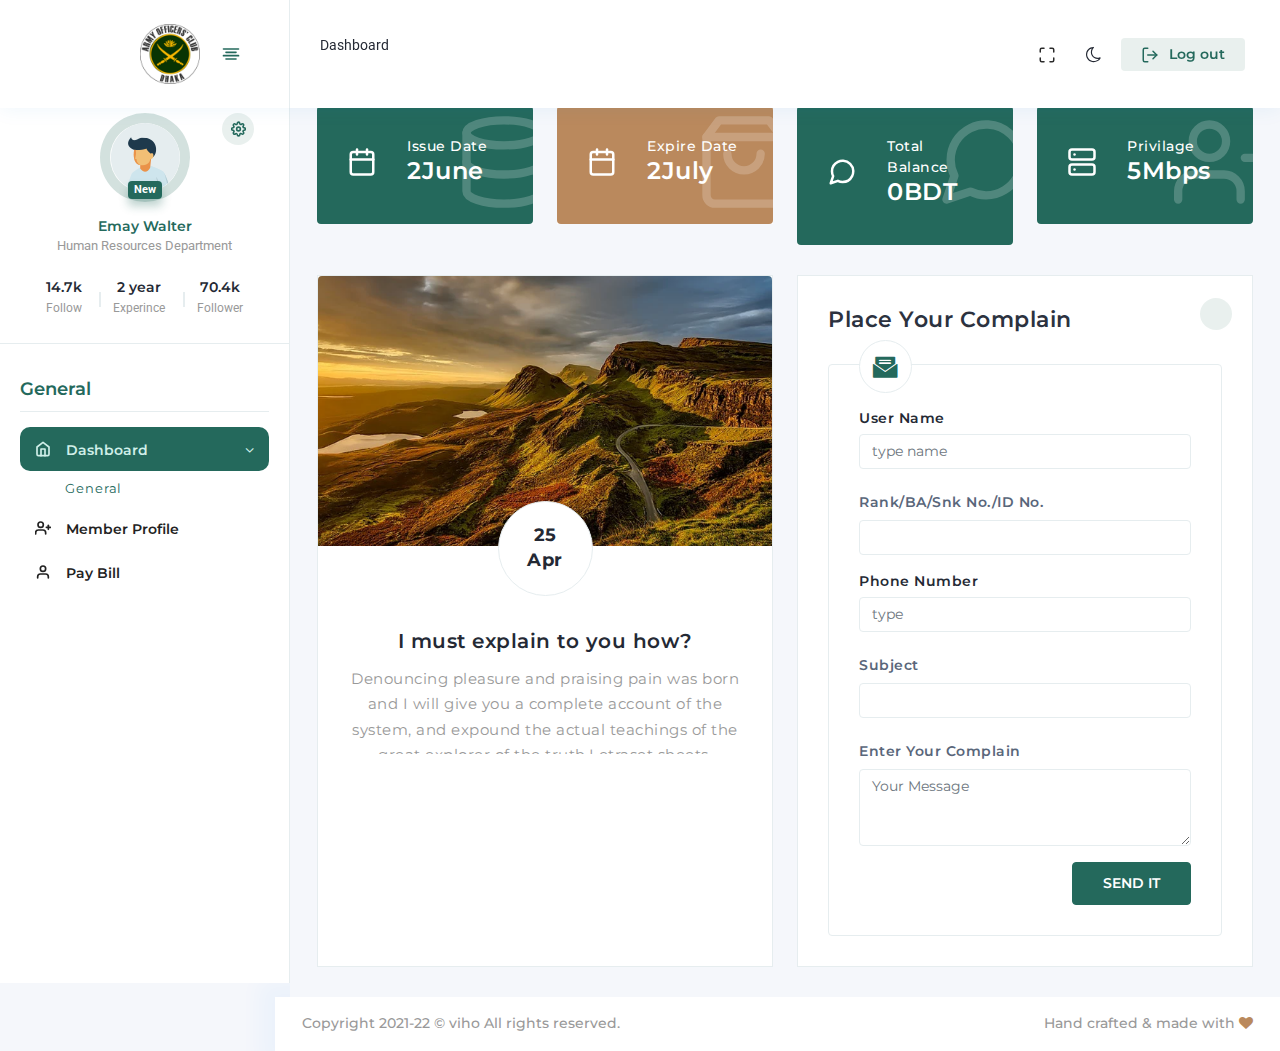
==== theme/index.html @ ce29693c "first commit" ====
<!DOCTYPE html>
<html lang="en">
  
<!-- Mirrored from admin.pixelstrap.com/viho/theme/general-widget.html by HTTrack Website Copier/3.x [XR&CO'2014], Sun, 26 Sep 2021 04:11:13 GMT -->
<head>
    <meta http-equiv="Content-Type" content="text/html; charset=UTF-8">
    <meta http-equiv="X-UA-Compatible" content="IE=edge">
    <meta name="viewport" content="width=device-width, initial-scale=1.0">
    <meta name="description" content="viho admin is super flexible, powerful, clean &amp; modern responsive bootstrap 4 admin template with unlimited possibilities.">
    <meta name="keywords" content="admin template, viho admin template, dashboard template, flat admin template, responsive admin template, web app">
    <meta name="author" content="pixelstrap">
    <link rel="icon" href="../assets/images/favicon.png" type="image/x-icon">
    <link rel="shortcut icon" href="../assets/images/favicon.png" type="image/x-icon">
    <title>viho - Premium Admin Template</title>
    <!-- Google font-->
    <link rel="preconnect" href="https://fonts.gstatic.com/">
    <link href="https://fonts.googleapis.com/css2?family=Montserrat:ital,wght@0,100;0,200;0,300;0,400;0,500;0,600;0,700;0,800;0,900;1,100;1,200;1,300;1,400;1,500;1,600;1,700;1,800;1,900&amp;display=swap" rel="stylesheet">
    <link href="https://fonts.googleapis.com/css2?family=Roboto:ital,wght@0,100;0,300;0,400;0,500;0,700;0,900;1,100;1,300;1,400;1,500;1,700;1,900&amp;display=swap" rel="stylesheet">
    <link href="https://fonts.googleapis.com/css2?family=Rubik:ital,wght@0,400;0,500;0,600;0,700;0,800;0,900;1,300;1,400;1,500;1,600;1,700;1,800;1,900&amp;display=swap" rel="stylesheet">
    <!-- Font Awesome-->
    <link rel="stylesheet" type="text/css" href="../assets/css/fontawesome.css">
    <!-- ico-font-->
    <link rel="stylesheet" type="text/css" href="../assets/css/icofont.css">
    <!-- Themify icon-->
    <link rel="stylesheet" type="text/css" href="../assets/css/themify.css">
    <!-- Flag icon-->
    <link rel="stylesheet" type="text/css" href="../assets/css/flag-icon.css">
    <!-- Feather icon-->
    <link rel="stylesheet" type="text/css" href="../assets/css/feather-icon.css">
    <!-- Plugins css start-->
    <link rel="stylesheet" type="text/css" href="../assets/css/date-picker.css">
    <link rel="stylesheet" type="text/css" href="../assets/css/owlcarousel.css">
    <link rel="stylesheet" type="text/css" href="../assets/css/prism.css">
    <link rel="stylesheet" type="text/css" href="../assets/css/whether-icon.css">
    <!-- Plugins css Ends-->
    <!-- Bootstrap css-->
    <link rel="stylesheet" type="text/css" href="../assets/css/bootstrap.css">
    <!-- App css-->
    <link rel="stylesheet" type="text/css" href="../assets/css/style.css">
    <link id="color" rel="stylesheet" href="../assets/css/color-1.css" media="screen">
    <!-- Responsive css-->
    <link rel="stylesheet" type="text/css" href="../assets/css/responsive.css">
  </head>
  <body>
    <!-- Loader starts-->
    <div class="loader-wrapper">
      <div class="theme-loader">    
        <div class="loader-p"></div>
      </div>
    </div>
    <!-- Loader ends-->
    <!-- page-wrapper Start-->
    <div class="page-wrapper" id="pageWrapper">
      <!-- Page Header Start-->
      <div class="page-main-header">
        <div class="main-header-right row m-0">
          <div class="main-header-left">
            <div class="logo-wrapper"><a href="index.html"><img class="img-fluid" src="../assets/images/logo/logo.png" alt="" style="margin-left: 100px; height: 60px;"></a></div>
            <div class="dark-logo-wrapper"><a href="index.html"><img class="img-fluid" src="../assets/images/logo/dark-logo.png" alt=""></a></div>
            <div class="toggle-sidebar"><i class="status_toggle middle" data-feather="align-center" id="sidebar-toggle"></i></div>
          </div>
          <div class="left-menu-header col">
            <ul>
              <li>
                <form class="form-inline search-form">
                 <p>Dashboard</p>
                </form><span class="d-sm-none mobile-search search-bg"><i class="fa fa-search"></i></span>
              </li>
            </ul>
          </div>
          <div class="nav-right col pull-right right-menu p-0">
            <ul class="nav-menus">
              <li><a class="text-dark" href="#!" onclick="javascript:toggleFullScreen()"><i data-feather="maximize"></i></a></li>
             
              
              <li>
                <div class="mode"><i class="fa fa-moon-o"></i></div>
              </li>
             
              <li class="onhover-dropdown p-0">
                <button class="btn btn-primary-light" type="button"><a href="login_two.html"><i data-feather="log-out"></i>Log out</a></button>
              </li>
            </ul>
          </div>
          <div class="d-lg-none mobile-toggle pull-right w-auto"><i data-feather="more-horizontal"></i></div>
        </div>
      </div>
      <!-- Page Header Ends                              -->
      <!-- Page Body Start-->
      <div class="page-body-wrapper horizontal-menu">
        <!-- Page Sidebar Start-->
        <header class="main-nav">
          <div class="sidebar-user text-center"><a class="setting-primary" href="javascript:void(0)"><i data-feather="settings"></i></a><img class="img-90 rounded-circle" src="../assets/images/dashboard/1.png" alt="">
            <div class="badge-bottom"><span class="badge badge-primary">New</span></div><a href="user-profile.html">
              <h6 class="mt-3 f-14 f-w-600">Emay Walter</h6></a>
            <p class="mb-0 font-roboto">Human Resources Department</p>
            <ul>
              <li><span><span class="counter">19.8</span>k</span>
                <p>Follow</p>
              </li>
              <li><span>2 year</span>
                <p>Experince</p>
              </li>
              <li><span><span class="counter">95.2</span>k</span>
                <p>Follower </p>
              </li>
            </ul>
          </div>
          <nav>
            <div class="main-navbar">
              <div class="left-arrow" id="left-arrow"><i data-feather="arrow-left"></i></div>
              <div id="mainnav">           
                <ul class="nav-menu custom-scrollbar">
                  <li class="back-btn">
                    <div class="mobile-back text-end"><span>Back</span><i class="fa fa-angle-right ps-2" aria-hidden="true"></i></div>
                  </li>
                  <li class="sidebar-main-title">
                    <div>
                      <h6>General             </h6>
                    </div>
                  </li>
                  <li class="dropdown"><a class="nav-link menu-title" href="javascript:void(0)"><i data-feather="home"></i><span>Dashboard</span></a>
                    <ul class="nav-submenu menu-content">
                      <li><a href="index.html">General</a></li>
                     
                    </ul>
                  </li>
                 
                  <li><a class="nav-link menu-title link-nav" href="user-profile.html"><i data-feather="user-plus"></i><span>Member Profile</span></a></li>
                  <li><a class="nav-link menu-title link-nav" href="list.html"><i data-feather="user"></i><span>Pay Bill</span></a></li>
                 
                  <!-- <li class="dropdown"><a class="nav-link menu-title" href="javascript:void(0)"><i data-feather="layout"></i><span>Page layout</span></a>
                    <ul class="nav-submenu menu-content">
                      <li><a href="box-layout.html">Boxed</a></li>
                      <li><a href="layout-rtl.html">RTL</a></li>
                      <li><a href="layout-dark.html">Dark</a></li>
                      <li><a href="footer-light.html">Footer Light</a></li>
                      <li><a href="footer-dark.html">Footer Dark</a></li>
                      <li><a href="footer-fixed.html">Footer Fixed</a></li>
                    </ul>
                  </li> -->
                 
                 
                </ul>
              </div>
              <div class="right-arrow" id="right-arrow"><i data-feather="arrow-right"></i></div>
            </div>
          </nav>
        </header>
        <!-- Page Sidebar Ends-->
        <div class="page-body">
          
          <!-- Container-fluid starts-->
          <div class="container-fluid general-widget">
            <div class="row">
              <div class="col-sm-6 col-xl-3 col-lg-6" style="height: 80%;">
                <div class="card o-hidden border-0">
                  <div class="bg-primary b-r-4 card-body">
                    <div class="media static-top-widget">
                      <div class="align-self-center text-center"><i data-feather="calendar"></i></div>
                      <div class="media-body"><span class="m-0">Issue Date</span>
                        <h4 class="text">2June</h4><i class="icon-bg" data-feather="database"></i>
                      </div>
                    </div>
                  </div>
                </div>
              </div>
              <div class="col-sm-6 col-xl-3 col-lg-6" style="height: 80%;">
                <div class="card o-hidden border-0">
                  <div class="bg-secondary b-r-4 card-body">
                    <div class="media static-top-widget">
                      <div class="align-self-center text-center"><i data-feather="calendar"></i></div>
                      <div class="media-body"><span class="m-0">Expire Date</span>
                        <h4 class="text">2July</h4><i class="icon-bg" data-feather="shopping-bag"></i>
                      </div>
                    </div>
                  </div>
                </div>
              </div>
              <div class="col-sm-6 col-xl-3 col-lg-6" style="height: 80%;">
                <div class="card o-hidden border-0">
                  <div class="bg-primary b-r-4 card-body">
                    <div class="media static-top-widget">
                      <div class="align-self-center text-center"><i data-feather="message-circle"></i></div>
                      <div class="media-body"><span class="m-0">Total Balance</span>
                        <h4 class="text">0BDT</h4><i class="icon-bg" data-feather="message-circle"></i>
                      </div>
                    </div>
                  </div>
                </div>
              </div>
              <div class="col-sm-6 col-xl-3 col-lg-6" style="height: 80%;">
                <div class="card o-hidden border-0">
                  <div class="bg-primary b-r-4 card-body">
                    <div class="media static-top-widget">
                      <div class="align-self-center text-center"><i data-feather="server"></i></div>
                      <div class="media-body"><span class="m-0">Privilage</span>
                        <h4 class="text">5Mbps</h4><i class="icon-bg" data-feather="user-plus"></i>
                      </div>
                    </div>
                  </div>
                </div>
              </div>
             
              <div class="col-sm-12 col-lg-6 col-xl-4 xl-50 col-md-12 box-col-6">
                <div class="card height-equal">
                  <div class="calender-widget">
                    <div class="cal-img"></div>
                    <div class="cal-date">
                      <h5>25<br>Apr</h5>
                    </div>
                    <div class="cal-desc text-center card-body">
                      <h6 class="f-w-600">I must explain to you how? </h6>
                      <p>Denouncing pleasure and praising pain was born and I will give you a complete account of the system, and expound the actual teachings of the great explorer of the truth,Letraset sheets.</p>
                    </div>
                  </div>
                </div>
              </div>
              <div class="col-sm-12 col-lg-6 col-xl-8 xl-50 col-md-12 box-col-6">
                <div class="card height-equal">
                  <div class="card-header pb-0 d-flex justify-content-between align-items-center">
                    <h5>Place Your Complain</h5>
                    <div class="setting-list">
                      <ul class="list-unstyled setting-option">
                        <li>
                          <div class="setting-primary"><i class="icon-settings"></i></div>
                        </li>
                        <li><i class="view-html fa fa-code font-primary"></i></li>
                        <li><i class="icofont icofont-maximize full-card font-primary"></i></li>
                        <li><i class="icofont icofont-minus minimize-card font-primary"></i></li>
                        <li><i class="icofont icofont-refresh reload-card font-primary"></i></li>
                        <li><i class="icofont icofont-error close-card font-primary"></i></li>
                      </ul>
                    </div>
                  </div>
                  <div class="contact-form card-body">
                    <form class="theme-form">
                      <div class="form-icon"><i class="icofont icofont-envelope-open"></i></div>
                      <div class="mb-3">
                        <label for="exampleInputName">User Name</label>
                        <input class="form-control" id="exampleInputName" type="text" placeholder="type name">
                      </div>
                      <div class="mb-3">
                        <label class="col-form-label" for="exampleInputEmail1">Rank/BA/Snk No./ID No.</label>
                        <input class="form-control" id="exampleInputEmail1" type="text" placeholder="">
                      </div>
                      <div class="mb-3">
                        <label for="exampleInputphone">Phone Number</label>
                        <input class="form-control" id="exampleInputphone" type="number" placeholder="type ">
                      </div>
                      <div class="mb-3">
                        <label class="col-form-label" for="exampleInputsubject">Subject</label>
                        <input class="form-control" id="exampleInputsubject" type="text" placeholder="">
                      </div>
                      <div class="mb-3">
                        <label class="col-form-label" for="exampleInputEmail1">Enter Your Complain</label>
                        <textarea class="form-control textarea" rows="3" cols="50" placeholder="Your Message"></textarea>
                      </div>
                      <div class="text-sm-end">
                        <button class="btn btn-primary">SEND IT</button>
                      </div>
                    </form>
                    <div class="code-box-copy">
                      <button class="code-box-copy__btn btn-clipboard" data-clipboard-target="#contact-us" title="Copy"><i class="icofont icofont-copy-alt"></i></button>
                      <pre><code class="language-html" id="contact-us">&nbsp;&lt;div class="card height-equal"&gt;
 &lt;div class="card-header pb-0 d-flex justify-content-between align-items-center"&gt;
   &lt;h5&gt;Contact Us&lt;/h5&gt;
   &lt;div class="setting-list"&gt;
     &lt;ul class="list-unstyled setting-option"&gt;
       &lt;li&gt;
         &lt;div class="setting-primary"&gt;&lt;i class="icon-settings"&gt;&lt;/i&gt;&lt;/div&gt;
       &lt;/li&gt;
       &lt;li&gt;&lt;i class="view-html fa fa-code font-primary"&gt;&lt;/i&gt;&lt;/li&gt;
       &lt;li&gt;&lt;i class="icofont icofont-maximize full-card font-primary"&gt;&lt;/i&gt;&lt;/li&gt;
       &lt;li&gt;&lt;i class="icofont icofont-minus minimize-card font-primary"&gt;&lt;/i&gt;&lt;/li&gt;
       &lt;li&gt;&lt;i class="icofont icofont-refresh reload-card font-primary"&gt;&lt;/i&gt;&lt;/li&gt;
       &lt;li&gt;&lt;i class="icofont icofont-error close-card font-primary"&gt;&lt;/i&gt;&lt;/li&gt;
     &lt;/ul&gt;
   &lt;/div&gt;
 &lt;/div&gt;
 &lt;div class="contact-form card-body"&gt;
   &lt;form class="theme-form"&gt;
     &lt;div class="form-icon"&gt;&lt;i class="icofont icofont-envelope-open"&gt;&lt;/i&gt;&lt;/div&gt;
       &lt;div class="mb-3"&gt;
         &lt;label for="exampleInputName"&gt;Your Name&lt;/label&gt;
         &lt;input class="form-control" id="exampleInputName" type="text" placeholder="John Dio"&gt;
       &lt;/div&gt;
     &lt;div class="mb-3"&gt;
       &lt;label class="col-form-label" for="exampleInputEmail1"&gt;Email&lt;/label&gt;
       &lt;input class="form-control" id="exampleInputEmail1" type="email" placeholder="Demo@gmail.com"&gt;
     &lt;/div&gt;
     &lt;div class="mb-3"&gt;
       &lt;label class="col-form-label" for="exampleInputEmail1"&gt;Message&lt;/label&gt;
       &lt;textarea class="form-control textarea" rows="3" cols="50" placeholder="Your Message"&gt;&lt;/textarea&gt;
     &lt;/div&gt;
     &lt;div class="text-sm-end"&gt;
       &lt;button class="btn btn-primary"&gt;SEND IT&lt;/button&gt;
     &lt;/div&gt;
   &lt;/form&gt;
 &lt;/div&gt;
&lt;/div&gt;</code></pre>
                    </div>
                  </div>
                </div>
              </div>
            </div>
          </div>
          <!-- Container-fluid Ends-->
        </div>
        <!-- footer start-->
        <footer class="footer">
          <div class="container-fluid">
            <div class="row">
              <div class="col-md-6 footer-copyright">
                <p class="mb-0">Copyright 2021-22 © viho All rights reserved.</p>
              </div>
              <div class="col-md-6">
                <p class="pull-right mb-0">Hand crafted & made with <i class="fa fa-heart font-secondary"></i></p>
              </div>
            </div>
          </div>
        </footer>
      </div>
    </div>
    <!-- latest jquery-->
    <script src="../assets/js/jquery-3.5.1.min.js"></script>
    <!-- feather icon js-->
    <script src="../assets/js/icons/feather-icon/feather.min.js"></script>
    <script src="../assets/js/icons/feather-icon/feather-icon.js"></script>
    <!-- Sidebar jquery-->
    <script src="../assets/js/sidebar-menu.js"></script>
    <script src="../assets/js/config.js"></script>
    <!-- Bootstrap js-->
    <script src="../assets/js/bootstrap/popper.min.js"></script>
    <script src="../assets/js/bootstrap/bootstrap.min.js"></script>
    <!-- Plugins JS start-->
    <script src="../assets/js/prism/prism.min.js"></script>
    <script src="../assets/js/clipboard/clipboard.min.js"></script>
    <script src="../assets/js/counter/jquery.waypoints.min.js"></script>
    <script src="../assets/js/counter/jquery.counterup.min.js"></script>
    <script src="../assets/js/counter/counter-custom.js"></script>
    <script src="../assets/js/custom-card/custom-card.js"></script>
    <script src="../assets/js/datepicker/date-picker/datepicker.js"></script>
    <script src="../assets/js/datepicker/date-picker/datepicker.en.js"></script>
    <script src="../assets/js/datepicker/date-picker/datepicker.custom.js"></script>
    <script src="../assets/js/owlcarousel/owl.carousel.js"></script>
    <script src="../assets/js/general-widget.js"></script>
    <script src="../assets/js/height-equal.js"></script>
    <script src="../assets/js/tooltip-init.js"></script>
    <!-- Plugins JS Ends-->
    <!-- Theme js-->
    <script src="../assets/js/script.js"></script>
   
    <!-- login js-->
    <!-- Plugin used-->
  </body>

<!-- Mirrored from admin.pixelstrap.com/viho/theme/general-widget.html by HTTrack Website Copier/3.x [XR&CO'2014], Sun, 26 Sep 2021 04:11:23 GMT -->
</html>
---- assets/css/themify.css ----
@font-face {
  font-family: 'themify';
  src:url('fonts/themify.eot?-fvbane');
  src:url('fonts/themify.eot?#iefix-fvbane') format('embedded-opentype'),
    url('fonts/themify.woff?-fvbane') format('woff'),
    url('fonts/themify.ttf?-fvbane') format('truetype'),
    url('fonts/themify.svg?-fvbane#themify') format('svg');
  font-weight: normal;
  font-style: normal;
}

[class^="ti-"], [class*=" ti-"] {
  font-family: 'themify';
  speak: none;
  font-style: normal;
  font-weight: normal;
  font-variant: normal;
  text-transform: none;
  line-height: 1;

  /* Better Font Rendering =========== */
  -webkit-font-smoothing: antialiased;
  -moz-osx-font-smoothing: grayscale;
}

.ti-wand:before {
  content: "\e600";
}
.ti-volume:before {
  content: "\e601";
}
.ti-user:before {
  content: "\e602";
}
.ti-unlock:before {
  content: "\e603";
}
.ti-unlink:before {
  content: "\e604";
}
.ti-trash:before {
  content: "\e605";
}
.ti-thought:before {
  content: "\e606";
}
.ti-target:before {
  content: "\e607";
}
.ti-tag:before {
  content: "\e608";
}
.ti-tablet:before {
  content: "\e609";
}
.ti-star:before {
  content: "\e60a";
}
.ti-spray:before {
  content: "\e60b";
}
.ti-signal:before {
  content: "\e60c";
}
.ti-shopping-cart:before {
  content: "\e60d";
}
.ti-shopping-cart-full:before {
  content: "\e60e";
}
.ti-settings:before {
  content: "\e60f";
}
.ti-search:before {
  content: "\e610";
}
.ti-zoom-in:before {
  content: "\e611";
}
.ti-zoom-out:before {
  content: "\e612";
}
.ti-cut:before {
  content: "\e613";
}
.ti-ruler:before {
  content: "\e614";
}
.ti-ruler-pencil:before {
  content: "\e615";
}
.ti-ruler-alt:before {
  content: "\e616";
}
.ti-bookmark:before {
  content: "\e617";
}
.ti-bookmark-alt:before {
  content: "\e618";
}
.ti-reload:before {
  content: "\e619";
}
.ti-plus:before {
  content: "\e61a";
}
.ti-pin:before {
  content: "\e61b";
}
.ti-pencil:before {
  content: "\e61c";
}
.ti-pencil-alt:before {
  content: "\e61d";
}
.ti-paint-roller:before {
  content: "\e61e";
}
.ti-paint-bucket:before {
  content: "\e61f";
}
.ti-na:before {
  content: "\e620";
}
.ti-mobile:before {
  content: "\e621";
}
.ti-minus:before {
  content: "\e622";
}
.ti-medall:before {
  content: "\e623";
}
.ti-medall-alt:before {
  content: "\e624";
}
.ti-marker:before {
  content: "\e625";
}
.ti-marker-alt:before {
  content: "\e626";
}
.ti-arrow-up:before {
  content: "\e627";
}
.ti-arrow-right:before {
  content: "\e628";
}
.ti-arrow-left:before {
  content: "\e629";
}
.ti-arrow-down:before {
  content: "\e62a";
}
.ti-lock:before {
  content: "\e62b";
}
.ti-location-arrow:before {
  content: "\e62c";
}
.ti-link:before {
  content: "\e62d";
}
.ti-layout:before {
  content: "\e62e";
}
.ti-layers:before {
  content: "\e62f";
}
.ti-layers-alt:before {
  content: "\e630";
}
.ti-key:before {
  content: "\e631";
}
.ti-import:before {
  content: "\e632";
}
.ti-image:before {
  content: "\e633";
}
.ti-heart:before {
  content: "\e634";
}
.ti-heart-broken:before {
  content: "\e635";
}
.ti-hand-stop:before {
  content: "\e636";
}
.ti-hand-open:before {
  content: "\e637";
}
.ti-hand-drag:before {
  content: "\e638";
}
.ti-folder:before {
  content: "\e639";
}
.ti-flag:before {
  content: "\e63a";
}
.ti-flag-alt:before {
  content: "\e63b";
}
.ti-flag-alt-2:before {
  content: "\e63c";
}
.ti-eye:before {
  content: "\e63d";
}
.ti-export:before {
  content: "\e63e";
}
.ti-exchange-vertical:before {
  content: "\e63f";
}
.ti-desktop:before {
  content: "\e640";
}
.ti-cup:before {
  content: "\e641";
}
.ti-crown:before {
  content: "\e642";
}
.ti-comments:before {
  content: "\e643";
}
.ti-comment:before {
  content: "\e644";
}
.ti-comment-alt:before {
  content: "\e645";
}
.ti-close:before {
  content: "\e646";
}
.ti-clip:before {
  content: "\e647";
}
.ti-angle-up:before {
  content: "\e648";
}
.ti-angle-right:before {
  content: "\e649";
}
.ti-angle-left:before {
  content: "\e64a";
}
.ti-angle-down:before {
  content: "\e64b";
}
.ti-check:before {
  content: "\e64c";
}
.ti-check-box:before {
  content: "\e64d";
}
.ti-camera:before {
  content: "\e64e";
}
.ti-announcement:before {
  content: "\e64f";
}
.ti-brush:before {
  content: "\e650";
}
.ti-briefcase:before {
  content: "\e651";
}
.ti-bolt:before {
  content: "\e652";
}
.ti-bolt-alt:before {
  content: "\e653";
}
.ti-blackboard:before {
  content: "\e654";
}
.ti-bag:before {
  content: "\e655";
}
.ti-move:before {
  content: "\e656";
}
.ti-arrows-vertical:before {
  content: "\e657";
}
.ti-arrows-horizontal:before {
  content: "\e658";
}
.ti-fullscreen:before {
  content: "\e659";
}
.ti-arrow-top-right:before {
  content: "\e65a";
}
.ti-arrow-top-left:before {
  content: "\e65b";
}
.ti-arrow-circle-up:before {
  content: "\e65c";
}
.ti-arrow-circle-right:before {
  content: "\e65d";
}
.ti-arrow-circle-left:before {
  content: "\e65e";
}
.ti-arrow-circle-down:before {
  content: "\e65f";
}
.ti-angle-double-up:before {
  content: "\e660";
}
.ti-angle-double-right:before {
  content: "\e661";
}
.ti-angle-double-left:before {
  content: "\e662";
}
.ti-angle-double-down:before {
  content: "\e663";
}
.ti-zip:before {
  content: "\e664";
}
.ti-world:before {
  content: "\e665";
}
.ti-wheelchair:before {
  content: "\e666";
}
.ti-view-list:before {
  content: "\e667";
}
.ti-view-list-alt:before {
  content: "\e668";
}
.ti-view-grid:before {
  content: "\e669";
}
.ti-uppercase:before {
  content: "\e66a";
}
.ti-upload:before {
  content: "\e66b";
}
.ti-underline:before {
  content: "\e66c";
}
.ti-truck:before {
  content: "\e66d";
}
.ti-timer:before {
  content: "\e66e";
}
.ti-ticket:before {
  content: "\e66f";
}
.ti-thumb-up:before {
  content: "\e670";
}
.ti-thumb-down:before {
  content: "\e671";
}
.ti-text:before {
  content: "\e672";
}
.ti-stats-up:before {
  content: "\e673";
}
.ti-stats-down:before {
  content: "\e674";
}
.ti-split-v:before {
  content: "\e675";
}
.ti-split-h:before {
  content: "\e676";
}
.ti-smallcap:before {
  content: "\e677";
}
.ti-shine:before {
  content: "\e678";
}
.ti-shift-right:before {
  content: "\e679";
}
.ti-shift-left:before {
  content: "\e67a";
}
.ti-shield:before {
  content: "\e67b";
}
.ti-notepad:before {
  content: "\e67c";
}
.ti-server:before {
  content: "\e67d";
}
.ti-quote-right:before {
  content: "\e67e";
}
.ti-quote-left:before {
  content: "\e67f";
}
.ti-pulse:before {
  content: "\e680";
}
.ti-printer:before {
  content: "\e681";
}
.ti-power-off:before {
  content: "\e682";
}
.ti-plug:before {
  content: "\e683";
}
.ti-pie-chart:before {
  content: "\e684";
}
.ti-paragraph:before {
  content: "\e685";
}
.ti-panel:before {
  content: "\e686";
}
.ti-package:before {
  content: "\e687";
}
.ti-music:before {
  content: "\e688";
}
.ti-music-alt:before {
  content: "\e689";
}
.ti-mouse:before {
  content: "\e68a";
}
.ti-mouse-alt:before {
  content: "\e68b";
}
.ti-money:before {
  content: "\e68c";
}
.ti-microphone:before {
  content: "\e68d";
}
.ti-menu:before {
  content: "\e68e";
}
.ti-menu-alt:before {
  content: "\e68f";
}
.ti-map:before {
  content: "\e690";
}
.ti-map-alt:before {
  content: "\e691";
}
.ti-loop:before {
  content: "\e692";
}
.ti-location-pin:before {
  content: "\e693";
}
.ti-list:before {
  content: "\e694";
}
.ti-light-bulb:before {
  content: "\e695";
}
.ti-Italic:before {
  content: "\e696";
}
.ti-info:before {
  content: "\e697";
}
.ti-infinite:before {
  content: "\e698";
}
.ti-id-badge:before {
  content: "\e699";
}
.ti-hummer:before {
  content: "\e69a";
}
.ti-home:before {
  content: "\e69b";
}
.ti-help:before {
  content: "\e69c";
}
.ti-headphone:before {
  content: "\e69d";
}
.ti-harddrives:before {
  content: "\e69e";
}
.ti-harddrive:before {
  content: "\e69f";
}
.ti-gift:before {
  content: "\e6a0";
}
.ti-game:before {
  content: "\e6a1";
}
.ti-filter:before {
  content: "\e6a2";
}
.ti-files:before {
  content: "\e6a3";
}
.ti-file:before {
  content: "\e6a4";
}
.ti-eraser:before {
  content: "\e6a5";
}
.ti-envelope:before {
  content: "\e6a6";
}
.ti-download:before {
  content: "\e6a7";
}
.ti-direction:before {
  content: "\e6a8";
}
.ti-direction-alt:before {
  content: "\e6a9";
}
.ti-dashboard:before {
  content: "\e6aa";
}
.ti-control-stop:before {
  content: "\e6ab";
}
.ti-control-shuffle:before {
  content: "\e6ac";
}
.ti-control-play:before {
  content: "\e6ad";
}
.ti-control-pause:before {
  content: "\e6ae";
}
.ti-control-forward:before {
  content: "\e6af";
}
.ti-control-backward:before {
  content: "\e6b0";
}
.ti-cloud:before {
  content: "\e6b1";
}
.ti-cloud-up:before {
  content: "\e6b2";
}
.ti-cloud-down:before {
  content: "\e6b3";
}
.ti-clipboard:before {
  content: "\e6b4";
}
.ti-car:before {
  content: "\e6b5";
}
.ti-calendar:before {
  content: "\e6b6";
}
.ti-book:before {
  content: "\e6b7";
}
.ti-bell:before {
  content: "\e6b8";
}
.ti-basketball:before {
  content: "\e6b9";
}
.ti-bar-chart:before {
  content: "\e6ba";
}
.ti-bar-chart-alt:before {
  content: "\e6bb";
}
.ti-back-right:before {
  content: "\e6bc";
}
.ti-back-left:before {
  content: "\e6bd";
}
.ti-arrows-corner:before {
  content: "\e6be";
}
.ti-archive:before {
  content: "\e6bf";
}
.ti-anchor:before {
  content: "\e6c0";
}
.ti-align-right:before {
  content: "\e6c1";
}
.ti-align-left:before {
  content: "\e6c2";
}
.ti-align-justify:before {
  content: "\e6c3";
}
.ti-align-center:before {
  content: "\e6c4";
}
.ti-alert:before {
  content: "\e6c5";
}
.ti-alarm-clock:before {
  content: "\e6c6";
}
.ti-agenda:before {
  content: "\e6c7";
}
.ti-write:before {
  content: "\e6c8";
}
.ti-window:before {
  content: "\e6c9";
}
.ti-widgetized:before {
  content: "\e6ca";
}
.ti-widget:before {
  content: "\e6cb";
}
.ti-widget-alt:before {
  content: "\e6cc";
}
.ti-wallet:before {
  content: "\e6cd";
}
.ti-video-clapper:before {
  content: "\e6ce";
}
.ti-video-camera:before {
  content: "\e6cf";
}
.ti-vector:before {
  content: "\e6d0";
}
.ti-themify-logo:before {
  content: "\e6d1";
}
.ti-themify-favicon:before {
  content: "\e6d2";
}
.ti-themify-favicon-alt:before {
  content: "\e6d3";
}
.ti-support:before {
  content: "\e6d4";
}
.ti-stamp:before {
  content: "\e6d5";
}
.ti-split-v-alt:before {
  content: "\e6d6";
}
.ti-slice:before {
  content: "\e6d7";
}
.ti-shortcode:before {
  content: "\e6d8";
}
.ti-shift-right-alt:before {
  content: "\e6d9";
}
.ti-shift-left-alt:before {
  content: "\e6da";
}
.ti-ruler-alt-2:before {
  content: "\e6db";
}
.ti-receipt:before {
  content: "\e6dc";
}
.ti-pin2:before {
  content: "\e6dd";
}
.ti-pin-alt:before {
  content: "\e6de";
}
.ti-pencil-alt2:before {
  content: "\e6df";
}
.ti-palette:before {
  content: "\e6e0";
}
.ti-more:before {
  content: "\e6e1";
}
.ti-more-alt:before {
  content: "\e6e2";
}
.ti-microphone-alt:before {
  content: "\e6e3";
}
.ti-magnet:before {
  content: "\e6e4";
}
.ti-line-double:before {
  content: "\e6e5";
}
.ti-line-dotted:before {
  content: "\e6e6";
}
.ti-line-dashed:before {
  content: "\e6e7";
}
.ti-layout-width-full:before {
  content: "\e6e8";
}
.ti-layout-width-default:before {
  content: "\e6e9";
}
.ti-layout-width-default-alt:before {
  content: "\e6ea";
}
.ti-layout-tab:before {
  content: "\e6eb";
}
.ti-layout-tab-window:before {
  content: "\e6ec";
}
.ti-layout-tab-v:before {
  content: "\e6ed";
}
.ti-layout-tab-min:before {
  content: "\e6ee";
}
.ti-layout-slider:before {
  content: "\e6ef";
}
.ti-layout-slider-alt:before {
  content: "\e6f0";
}
.ti-layout-sidebar-right:before {
  content: "\e6f1";
}
.ti-layout-sidebar-none:before {
  content: "\e6f2";
}
.ti-layout-sidebar-left:before {
  content: "\e6f3";
}
.ti-layout-placeholder:before {
  content: "\e6f4";
}
.ti-layout-menu:before {
  content: "\e6f5";
}
.ti-layout-menu-v:before {
  content: "\e6f6";
}
.ti-layout-menu-separated:before {
  content: "\e6f7";
}
.ti-layout-menu-full:before {
  content: "\e6f8";
}
.ti-layout-media-right-alt:before {
  content: "\e6f9";
}
.ti-layout-media-right:before {
  content: "\e6fa";
}
.ti-layout-media-overlay:before {
  content: "\e6fb";
}
.ti-layout-media-overlay-alt:before {
  content: "\e6fc";
}
.ti-layout-media-overlay-alt-2:before {
  content: "\e6fd";
}
.ti-layout-media-left-alt:before {
  content: "\e6fe";
}
.ti-layout-media-left:before {
  content: "\e6ff";
}
.ti-layout-media-center-alt:before {
  content: "\e700";
}
.ti-layout-media-center:before {
  content: "\e701";
}
.ti-layout-list-thumb:before {
  content: "\e702";
}
.ti-layout-list-thumb-alt:before {
  content: "\e703";
}
.ti-layout-list-post:before {
  content: "\e704";
}
.ti-layout-list-large-image:before {
  content: "\e705";
}
.ti-layout-line-solid:before {
  content: "\e706";
}
.ti-layout-grid4:before {
  content: "\e707";
}
.ti-layout-grid3:before {
  content: "\e708";
}
.ti-layout-grid2:before {
  content: "\e709";
}
.ti-layout-grid2-thumb:before {
  content: "\e70a";
}
.ti-layout-cta-right:before {
  content: "\e70b";
}
.ti-layout-cta-left:before {
  content: "\e70c";
}
.ti-layout-cta-center:before {
  content: "\e70d";
}
.ti-layout-cta-btn-right:before {
  content: "\e70e";
}
.ti-layout-cta-btn-left:before {
  content: "\e70f";
}
.ti-layout-column4:before {
  content: "\e710";
}
.ti-layout-column3:before {
  content: "\e711";
}
.ti-layout-column2:before {
  content: "\e712";
}
.ti-layout-accordion-separated:before {
  content: "\e713";
}
.ti-layout-accordion-merged:before {
  content: "\e714";
}
.ti-layout-accordion-list:before {
  content: "\e715";
}
.ti-ink-pen:before {
  content: "\e716";
}
.ti-info-alt:before {
  content: "\e717";
}
.ti-help-alt:before {
  content: "\e718";
}
.ti-headphone-alt:before {
  content: "\e719";
}
.ti-hand-point-up:before {
  content: "\e71a";
}
.ti-hand-point-right:before {
  content: "\e71b";
}
.ti-hand-point-left:before {
  content: "\e71c";
}
.ti-hand-point-down:before {
  content: "\e71d";
}
.ti-gallery:before {
  content: "\e71e";
}
.ti-face-smile:before {
  content: "\e71f";
}
.ti-face-sad:before {
  content: "\e720";
}
.ti-credit-card:before {
  content: "\e721";
}
.ti-control-skip-forward:before {
  content: "\e722";
}
.ti-control-skip-backward:before {
  content: "\e723";
}
.ti-control-record:before {
  content: "\e724";
}
.ti-control-eject:before {
  content: "\e725";
}
.ti-comments-smiley:before {
  content: "\e726";
}
.ti-brush-alt:before {
  content: "\e727";
}
.ti-youtube:before {
  content: "\e728";
}
.ti-vimeo:before {
  content: "\e729";
}
.ti-twitter:before {
  content: "\e72a";
}
.ti-time:before {
  content: "\e72b";
}
.ti-tumblr:before {
  content: "\e72c";
}
.ti-skype:before {
  content: "\e72d";
}
.ti-share:before {
  content: "\e72e";
}
.ti-share-alt:before {
  content: "\e72f";
}
.ti-rocket:before {
  content: "\e730";
}
.ti-pinterest:before {
  content: "\e731";
}
.ti-new-window:before {
  content: "\e732";
}
.ti-microsoft:before {
  content: "\e733";
}
.ti-list-ol:before {
  content: "\e734";
}
.ti-linkedin:before {
  content: "\e735";
}
.ti-layout-sidebar-2:before {
  content: "\e736";
}
.ti-layout-grid4-alt:before {
  content: "\e737";
}
.ti-layout-grid3-alt:before {
  content: "\e738";
}
.ti-layout-grid2-alt:before {
  content: "\e739";
}
.ti-layout-column4-alt:before {
  content: "\e73a";
}
.ti-layout-column3-alt:before {
  content: "\e73b";
}
.ti-layout-column2-alt:before {
  content: "\e73c";
}
.ti-instagram:before {
  content: "\e73d";
}
.ti-google:before {
  content: "\e73e";
}
.ti-github:before {
  content: "\e73f";
}
.ti-flickr:before {
  content: "\e740";
}
.ti-facebook:before {
  content: "\e741";
}
.ti-dropbox:before {
  content: "\e742";
}
.ti-dribbble:before {
  content: "\e743";
}
.ti-apple:before {
  content: "\e744";
}
.ti-android:before {
  content: "\e745";
}
.ti-save:before {
  content: "\e746";
}
.ti-save-alt:before {
  content: "\e747";
}
.ti-yahoo:before {
  content: "\e748";
}
.ti-wordpress:before {
  content: "\e749";
}
.ti-vimeo-alt:before {
  content: "\e74a";
}
.ti-twitter-alt:before {
  content: "\e74b";
}
.ti-tumblr-alt:before {
  content: "\e74c";
}
.ti-trello:before {
  content: "\e74d";
}
.ti-stack-overflow:before {
  content: "\e74e";
}
.ti-soundcloud:before {
  content: "\e74f";
}
.ti-sharethis:before {
  content: "\e750";
}
.ti-sharethis-alt:before {
  content: "\e751";
}
.ti-reddit:before {
  content: "\e752";
}
.ti-pinterest-alt:before {
  content: "\e753";
}
.ti-microsoft-alt:before {
  content: "\e754";
}
.ti-linux:before {
  content: "\e755";
}
.ti-jsfiddle:before {
  content: "\e756";
}
.ti-joomla:before {
  content: "\e757";
}
.ti-html5:before {
  content: "\e758";
}
.ti-flickr-alt:before {
  content: "\e759";
}
.ti-email:before {
  content: "\e75a";
}
.ti-drupal:before {
  content: "\e75b";
}
.ti-dropbox-alt:before {
  content: "\e75c";
}
.ti-css3:before {
  content: "\e75d";
}
.ti-rss:before {
  content: "\e75e";
}
.ti-rss-alt:before {
  content: "\e75f";
}
---- assets/css/flag-icon.css ----
.flag-icon-background, .flag-icon {
  background-size: contain;
  background-position: 50%;
  background-repeat: no-repeat; }

.flag-icon {
  position: relative;
  display: inline-block;
  width: 1.33333em;
  line-height: 1em; }
  .flag-icon:before {
    content: '\00a0'; }
  .flag-icon.flag-icon-squared {
    width: 1em; }

.flag-icon-es-ct {
  background-image: url(http://admin.pixelstrap.com/viho/assets/fonts/flag-icon/es-ct.svg); }
  .flag-icon-es-ct.flag-icon-squared {
    background-image: url(http://admin.pixelstrap.com/viho/assets/fonts/flag-icon/es-ct.svg); }

.flag-icon-eu {
  background-image: url(http://admin.pixelstrap.com/viho/assets/fonts/flag-icon/eu.svg); }
  .flag-icon-eu.flag-icon-squared {
    background-image: url(http://admin.pixelstrap.com/viho/assets/fonts/flag-icon/eu.svg); }

.flag-icon-gb-eng {
  background-image: url(http://admin.pixelstrap.com/viho/assets/fonts/flag-icon/gb-eng.svg); }
  .flag-icon-gb-eng.flag-icon-squared {
    background-image: url(http://admin.pixelstrap.com/viho/assets/fonts/flag-icon/gb-eng.svg); }

.flag-icon-gb-nir {
  background-image: url(http://admin.pixelstrap.com/viho/assets/fonts/flag-icon/gb-nir.svg); }
  .flag-icon-gb-nir.flag-icon-squared {
    background-image: url(http://admin.pixelstrap.com/viho/assets/fonts/flag-icon/gb-nir.svg); }

.flag-icon-gb-sct {
  background-image: url(http://admin.pixelstrap.com/viho/assets/fonts/flag-icon/gb-sct.svg); }
  .flag-icon-gb-sct.flag-icon-squared {
    background-image: url(http://admin.pixelstrap.com/viho/assets/fonts/flag-icon/gb-sct.svg); }

.flag-icon-gb-wls {
  background-image: url(http://admin.pixelstrap.com/viho/assets/fonts/flag-icon/gb-wls.svg); }
  .flag-icon-gb-wls.flag-icon-squared {
    background-image: url(http://admin.pixelstrap.com/viho/assets/fonts/flag-icon/gb-wls.svg); }

.flag-icon-un {
  background-image: url(http://admin.pixelstrap.com/viho/assets/fonts/flag-icon/un.svg); }
  .flag-icon-un.flag-icon-squared {
    background-image: url(http://admin.pixelstrap.com/viho/assets/fonts/flag-icon/un.svg); }

.flag-icon-ad {
  background-image: url(http://admin.pixelstrap.com/viho/assets/fonts/flag-icon/ad.svg); }
  .flag-icon-ad.flag-icon-squared {
    background-image: url(http://admin.pixelstrap.com/viho/assets/fonts/flag-icon/ad.svg); }

.flag-icon-ae {
  background-image: url(http://admin.pixelstrap.com/viho/assets/fonts/flag-icon/ae.svg); }
  .flag-icon-ae.flag-icon-squared {
    background-image: url(http://admin.pixelstrap.com/viho/assets/fonts/flag-icon/ae.svg); }

.flag-icon-af {
  background-image: url(http://admin.pixelstrap.com/viho/assets/fonts/flag-icon/af.svg); }
  .flag-icon-af.flag-icon-squared {
    background-image: url(http://admin.pixelstrap.com/viho/assets/fonts/flag-icon/af.svg); }

.flag-icon-ag {
  background-image: url(http://admin.pixelstrap.com/viho/assets/fonts/flag-icon/ag.svg); }
  .flag-icon-ag.flag-icon-squared {
    background-image: url(http://admin.pixelstrap.com/viho/assets/fonts/flag-icon/ag.svg); }

.flag-icon-ai {
  background-image: url(http://admin.pixelstrap.com/viho/assets/fonts/flag-icon/ai.svg); }
  .flag-icon-ai.flag-icon-squared {
    background-image: url(http://admin.pixelstrap.com/viho/assets/fonts/flag-icon/ai.svg); }

.flag-icon-al {
  background-image: url(http://admin.pixelstrap.com/viho/assets/fonts/flag-icon/al.svg); }
  .flag-icon-al.flag-icon-squared {
    background-image: url(http://admin.pixelstrap.com/viho/assets/fonts/flag-icon/al.svg); }

.flag-icon-am {
  background-image: url(http://admin.pixelstrap.com/viho/assets/fonts/flag-icon/am.svg); }
  .flag-icon-am.flag-icon-squared {
    background-image: url(http://admin.pixelstrap.com/viho/assets/fonts/flag-icon/am.svg); }

.flag-icon-ao {
  background-image: url(http://admin.pixelstrap.com/viho/assets/fonts/flag-icon/ao.svg); }
  .flag-icon-ao.flag-icon-squared {
    background-image: url(http://admin.pixelstrap.com/viho/assets/fonts/flag-icon/ao.svg); }

.flag-icon-aq {
  background-image: url(http://admin.pixelstrap.com/viho/assets/fonts/flag-icon/aq.svg); }
  .flag-icon-aq.flag-icon-squared {
    background-image: url(http://admin.pixelstrap.com/viho/assets/fonts/flag-icon/aq.svg); }

.flag-icon-ar {
  background-image: url(http://admin.pixelstrap.com/viho/assets/fonts/flag-icon/ar.svg); }
  .flag-icon-ar.flag-icon-squared {
    background-image: url(http://admin.pixelstrap.com/viho/assets/fonts/flag-icon/ar.svg); }

.flag-icon-as {
  background-image: url(http://admin.pixelstrap.com/viho/assets/fonts/flag-icon/as.svg); }
  .flag-icon-as.flag-icon-squared {
    background-image: url(http://admin.pixelstrap.com/viho/assets/fonts/flag-icon/as.svg); }

.flag-icon-at {
  background-image: url(http://admin.pixelstrap.com/viho/assets/fonts/flag-icon/at.svg); }
  .flag-icon-at.flag-icon-squared {
    background-image: url(http://admin.pixelstrap.com/viho/assets/fonts/flag-icon/at.svg); }

.flag-icon-au {
  background-image: url(http://admin.pixelstrap.com/viho/assets/fonts/flag-icon/au.svg); }
  .flag-icon-au.flag-icon-squared {
    background-image: url(http://admin.pixelstrap.com/viho/assets/fonts/flag-icon/au.svg); }

.flag-icon-aw {
  background-image: url(http://admin.pixelstrap.com/viho/assets/fonts/flag-icon/aw.svg); }
  .flag-icon-aw.flag-icon-squared {
    background-image: url(http://admin.pixelstrap.com/viho/assets/fonts/flag-icon/aw.svg); }

.flag-icon-ax {
  background-image: url(http://admin.pixelstrap.com/viho/assets/fonts/flag-icon/ax.svg); }
  .flag-icon-ax.flag-icon-squared {
    background-image: url(http://admin.pixelstrap.com/viho/assets/fonts/flag-icon/ax.svg); }

.flag-icon-az {
  background-image: url(http://admin.pixelstrap.com/viho/assets/fonts/flag-icon/az.svg); }
  .flag-icon-az.flag-icon-squared {
    background-image: url(http://admin.pixelstrap.com/viho/assets/fonts/flag-icon/az.svg); }

.flag-icon-ba {
  background-image: url(http://admin.pixelstrap.com/viho/assets/fonts/flag-icon/ba.svg); }
  .flag-icon-ba.flag-icon-squared {
    background-image: url(http://admin.pixelstrap.com/viho/assets/fonts/flag-icon/ba.svg); }

.flag-icon-bb {
  background-image: url(http://admin.pixelstrap.com/viho/assets/fonts/flag-icon/bb.svg); }
  .flag-icon-bb.flag-icon-squared {
    background-image: url(http://admin.pixelstrap.com/viho/assets/fonts/flag-icon/bb.svg); }

.flag-icon-bd {
  background-image: url(http://admin.pixelstrap.com/viho/assets/fonts/flag-icon/bd.svg); }
  .flag-icon-bd.flag-icon-squared {
    background-image: url(http://admin.pixelstrap.com/viho/assets/fonts/flag-icon/bd.svg); }

.flag-icon-be {
  background-image: url(http://admin.pixelstrap.com/viho/assets/fonts/flag-icon/be.svg); }
  .flag-icon-be.flag-icon-squared {
    background-image: url(http://admin.pixelstrap.com/viho/assets/fonts/flag-icon/be.svg); }

.flag-icon-bf {
  background-image: url(http://admin.pixelstrap.com/viho/assets/fonts/flag-icon/bf.svg); }
  .flag-icon-bf.flag-icon-squared {
    background-image: url(http://admin.pixelstrap.com/viho/assets/fonts/flag-icon/bf.svg); }

.flag-icon-bg {
  background-image: url(http://admin.pixelstrap.com/viho/assets/fonts/flag-icon/bg.svg); }
  .flag-icon-bg.flag-icon-squared {
    background-image: url(http://admin.pixelstrap.com/viho/assets/fonts/flag-icon/bg.svg); }

.flag-icon-bh {
  background-image: url(http://admin.pixelstrap.com/viho/assets/fonts/flag-icon/bh.svg); }
  .flag-icon-bh.flag-icon-squared {
    background-image: url(http://admin.pixelstrap.com/viho/assets/fonts/flag-icon/bh.svg); }

.flag-icon-bi {
  background-image: url(http://admin.pixelstrap.com/viho/assets/fonts/flag-icon/bi.svg); }
  .flag-icon-bi.flag-icon-squared {
    background-image: url(http://admin.pixelstrap.com/viho/assets/fonts/flag-icon/bi.svg); }

.flag-icon-bj {
  background-image: url(http://admin.pixelstrap.com/viho/assets/fonts/flag-icon/bj.svg); }
  .flag-icon-bj.flag-icon-squared {
    background-image: url(http://admin.pixelstrap.com/viho/assets/fonts/flag-icon/bj.svg); }

.flag-icon-bl {
  background-image: url(http://admin.pixelstrap.com/viho/assets/fonts/flag-icon/bl.svg); }
  .flag-icon-bl.flag-icon-squared {
    background-image: url(http://admin.pixelstrap.com/viho/assets/fonts/flag-icon/bl.svg); }

.flag-icon-bm {
  background-image: url(http://admin.pixelstrap.com/viho/assets/fonts/flag-icon/bm.svg); }
  .flag-icon-bm.flag-icon-squared {
    background-image: url(http://admin.pixelstrap.com/viho/assets/fonts/flag-icon/bm.svg); }

.flag-icon-bn {
  background-image: url(http://admin.pixelstrap.com/viho/assets/fonts/flag-icon/bn.svg); }
  .flag-icon-bn.flag-icon-squared {
    background-image: url(http://admin.pixelstrap.com/viho/assets/fonts/flag-icon/bn.svg); }

.flag-icon-bo {
  background-image: url(http://admin.pixelstrap.com/viho/assets/fonts/flag-icon/bo.svg); }
  .flag-icon-bo.flag-icon-squared {
    background-image: url(http://admin.pixelstrap.com/viho/assets/fonts/flag-icon/bo.svg); }

.flag-icon-bq {
  background-image: url(http://admin.pixelstrap.com/viho/assets/fonts/flag-icon/bq.svg); }
  .flag-icon-bq.flag-icon-squared {
    background-image: url(http://admin.pixelstrap.com/viho/assets/fonts/flag-icon/bq.svg); }

.flag-icon-br {
  background-image: url(http://admin.pixelstrap.com/viho/assets/fonts/flag-icon/br.svg); }
  .flag-icon-br.flag-icon-squared {
    background-image: url(http://admin.pixelstrap.com/viho/assets/fonts/flag-icon/br.svg); }

.flag-icon-bs {
  background-image: url(http://admin.pixelstrap.com/viho/assets/fonts/flag-icon/bs.svg); }
  .flag-icon-bs.flag-icon-squared {
    background-image: url(http://admin.pixelstrap.com/viho/assets/fonts/flag-icon/bs.svg); }

.flag-icon-bt {
  background-image: url(http://admin.pixelstrap.com/viho/assets/fonts/flag-icon/bt.svg); }
  .flag-icon-bt.flag-icon-squared {
    background-image: url(http://admin.pixelstrap.com/viho/assets/fonts/flag-icon/bt.svg); }

.flag-icon-bv {
  background-image: url(http://admin.pixelstrap.com/viho/assets/fonts/flag-icon/bv.svg); }
  .flag-icon-bv.flag-icon-squared {
    background-image: url(http://admin.pixelstrap.com/viho/assets/fonts/flag-icon/bv.svg); }

.flag-icon-bw {
  background-image: url(http://admin.pixelstrap.com/viho/assets/fonts/flag-icon/bw.svg); }
  .flag-icon-bw.flag-icon-squared {
    background-image: url(http://admin.pixelstrap.com/viho/assets/fonts/flag-icon/bw.svg); }

.flag-icon-by {
  background-image: url(http://admin.pixelstrap.com/viho/assets/fonts/flag-icon/by.svg); }
  .flag-icon-by.flag-icon-squared {
    background-image: url(http://admin.pixelstrap.com/viho/assets/fonts/flag-icon/by.svg); }

.flag-icon-bz {
  background-image: url(http://admin.pixelstrap.com/viho/assets/fonts/flag-icon/bz.svg); }
  .flag-icon-bz.flag-icon-squared {
    background-image: url(http://admin.pixelstrap.com/viho/assets/fonts/flag-icon/bz.svg); }

.flag-icon-ca {
  background-image: url(http://admin.pixelstrap.com/viho/assets/fonts/flag-icon/ca.svg); }
  .flag-icon-ca.flag-icon-squared {
    background-image: url(http://admin.pixelstrap.com/viho/assets/fonts/flag-icon/ca.svg); }

.flag-icon-cc {
  background-image: url(http://admin.pixelstrap.com/viho/assets/fonts/flag-icon/cc.svg); }
  .flag-icon-cc.flag-icon-squared {
    background-image: url(http://admin.pixelstrap.com/viho/assets/fonts/flag-icon/cc.svg); }

.flag-icon-cd {
  background-image: url(http://admin.pixelstrap.com/viho/assets/fonts/flag-icon/cd.svg); }
  .flag-icon-cd.flag-icon-squared {
    background-image: url(http://admin.pixelstrap.com/viho/assets/fonts/flag-icon/cd.svg); }

.flag-icon-cf {
  background-image: url(http://admin.pixelstrap.com/viho/assets/fonts/flag-icon/cf.svg); }
  .flag-icon-cf.flag-icon-squared {
    background-image: url(http://admin.pixelstrap.com/viho/assets/fonts/flag-icon/cf.svg); }

.flag-icon-cg {
  background-image: url(http://admin.pixelstrap.com/viho/assets/fonts/flag-icon/cg.svg); }
  .flag-icon-cg.flag-icon-squared {
    background-image: url(http://admin.pixelstrap.com/viho/assets/fonts/flag-icon/cg.svg); }

.flag-icon-ch {
  background-image: url(http://admin.pixelstrap.com/viho/assets/fonts/flag-icon/ch.svg); }
  .flag-icon-ch.flag-icon-squared {
    background-image: url(http://admin.pixelstrap.com/viho/assets/fonts/flag-icon/ch.svg); }

.flag-icon-ci {
  background-image: url(http://admin.pixelstrap.com/viho/assets/fonts/flag-icon/ci.svg); }
  .flag-icon-ci.flag-icon-squared {
    background-image: url(http://admin.pixelstrap.com/viho/assets/fonts/flag-icon/ci.svg); }

.flag-icon-ck {
  background-image: url(http://admin.pixelstrap.com/viho/assets/fonts/flag-icon/ck.svg); }
  .flag-icon-ck.flag-icon-squared {
    background-image: url(http://admin.pixelstrap.com/viho/assets/fonts/flag-icon/ck.svg); }

.flag-icon-cl {
  background-image: url(http://admin.pixelstrap.com/viho/assets/fonts/flag-icon/cl.svg); }
  .flag-icon-cl.flag-icon-squared {
    background-image: url(http://admin.pixelstrap.com/viho/assets/fonts/flag-icon/cl.svg); }

.flag-icon-cm {
  background-image: url(http://admin.pixelstrap.com/viho/assets/fonts/flag-icon/cm.svg); }
  .flag-icon-cm.flag-icon-squared {
    background-image: url(http://admin.pixelstrap.com/viho/assets/fonts/flag-icon/cm.svg); }

.flag-icon-cn {
  background-image: url(http://admin.pixelstrap.com/viho/assets/fonts/flag-icon/cn.svg); }
  .flag-icon-cn.flag-icon-squared {
    background-image: url(http://admin.pixelstrap.com/viho/assets/fonts/flag-icon/cn.svg); }

.flag-icon-co {
  background-image: url(http://admin.pixelstrap.com/viho/assets/fonts/flag-icon/co.svg); }
  .flag-icon-co.flag-icon-squared {
    background-image: url(http://admin.pixelstrap.com/viho/assets/fonts/flag-icon/co.svg); }

.flag-icon-cr {
  background-image: url(http://admin.pixelstrap.com/viho/assets/fonts/flag-icon/cr.svg); }
  .flag-icon-cr.flag-icon-squared {
    background-image: url(http://admin.pixelstrap.com/viho/assets/fonts/flag-icon/cr.svg); }

.flag-icon-cu {
  background-image: url(http://admin.pixelstrap.com/viho/assets/fonts/flag-icon/cu.svg); }
  .flag-icon-cu.flag-icon-squared {
    background-image: url(http://admin.pixelstrap.com/viho/assets/fonts/flag-icon/cu.svg); }

.flag-icon-cv {
  background-image: url(http://admin.pixelstrap.com/viho/assets/fonts/flag-icon/cv.svg); }
  .flag-icon-cv.flag-icon-squared {
    background-image: url(http://admin.pixelstrap.com/viho/assets/fonts/flag-icon/cv.svg); }

.flag-icon-cw {
  background-image: url(http://admin.pixelstrap.com/viho/assets/fonts/flag-icon/cw.svg); }
  .flag-icon-cw.flag-icon-squared {
    background-image: url(http://admin.pixelstrap.com/viho/assets/fonts/flag-icon/cw.svg); }

.flag-icon-cx {
  background-image: url(http://admin.pixelstrap.com/viho/assets/fonts/flag-icon/cx.svg); }
  .flag-icon-cx.flag-icon-squared {
    background-image: url(http://admin.pixelstrap.com/viho/assets/fonts/flag-icon/cx.svg); }

.flag-icon-cy {
  background-image: url(http://admin.pixelstrap.com/viho/assets/fonts/flag-icon/cy.svg); }
  .flag-icon-cy.flag-icon-squared {
    background-image: url(http://admin.pixelstrap.com/viho/assets/fonts/flag-icon/cy.svg); }

.flag-icon-cz {
  background-image: url(http://admin.pixelstrap.com/viho/assets/fonts/flag-icon/cz.svg); }
  .flag-icon-cz.flag-icon-squared {
    background-image: url(http://admin.pixelstrap.com/viho/assets/fonts/flag-icon/cz.svg); }

.flag-icon-de {
  background-image: url(http://admin.pixelstrap.com/viho/assets/fonts/flag-icon/de.svg); }
  .flag-icon-de.flag-icon-squared {
    background-image: url(http://admin.pixelstrap.com/viho/assets/fonts/flag-icon/de.svg); }

.flag-icon-dj {
  background-image: url(http://admin.pixelstrap.com/viho/assets/fonts/flag-icon/dj.svg); }
  .flag-icon-dj.flag-icon-squared {
    background-image: url(http://admin.pixelstrap.com/viho/assets/fonts/flag-icon/dj.svg); }

.flag-icon-dk {
  background-image: url(http://admin.pixelstrap.com/viho/assets/fonts/flag-icon/dk.svg); }
  .flag-icon-dk.flag-icon-squared {
    background-image: url(http://admin.pixelstrap.com/viho/assets/fonts/flag-icon/dk.svg); }

.flag-icon-dm {
  background-image: url(http://admin.pixelstrap.com/viho/assets/fonts/flag-icon/dm.svg); }
  .flag-icon-dm.flag-icon-squared {
    background-image: url(http://admin.pixelstrap.com/viho/assets/fonts/flag-icon/dm.svg); }

.flag-icon-do {
  background-image: url(http://admin.pixelstrap.com/viho/assets/fonts/flag-icon/do.svg); }
  .flag-icon-do.flag-icon-squared {
    background-image: url(http://admin.pixelstrap.com/viho/assets/fonts/flag-icon/do.svg); }

.flag-icon-dz {
  background-image: url(http://admin.pixelstrap.com/viho/assets/fonts/flag-icon/dz.svg); }
  .flag-icon-dz.flag-icon-squared {
    background-image: url(http://admin.pixelstrap.com/viho/assets/fonts/flag-icon/dz.svg); }

.flag-icon-ec {
  background-image: url(http://admin.pixelstrap.com/viho/assets/fonts/flag-icon/ec.svg); }
  .flag-icon-ec.flag-icon-squared {
    background-image: url(http://admin.pixelstrap.com/viho/assets/fonts/flag-icon/ec.svg); }

.flag-icon-ee {
  background-image: url(http://admin.pixelstrap.com/viho/assets/fonts/flag-icon/ee.svg); }
  .flag-icon-ee.flag-icon-squared {
    background-image: url(http://admin.pixelstrap.com/viho/assets/fonts/flag-icon/ee.svg); }

.flag-icon-eg {
  background-image: url(http://admin.pixelstrap.com/viho/assets/fonts/flag-icon/eg.svg); }
  .flag-icon-eg.flag-icon-squared {
    background-image: url(http://admin.pixelstrap.com/viho/assets/fonts/flag-icon/eg.svg); }

.flag-icon-eh {
  background-image: url(http://admin.pixelstrap.com/viho/assets/fonts/flag-icon/eh.svg); }
  .flag-icon-eh.flag-icon-squared {
    background-image: url(http://admin.pixelstrap.com/viho/assets/fonts/flag-icon/eh.svg); }

.flag-icon-er {
  background-image: url(http://admin.pixelstrap.com/viho/assets/fonts/flag-icon/er.svg); }
  .flag-icon-er.flag-icon-squared {
    background-image: url(http://admin.pixelstrap.com/viho/assets/fonts/flag-icon/er.svg); }

.flag-icon-es {
  background-image: url(http://admin.pixelstrap.com/viho/assets/fonts/flag-icon/es.svg); }
  .flag-icon-es.flag-icon-squared {
    background-image: url(http://admin.pixelstrap.com/viho/assets/fonts/flag-icon/es.svg); }

.flag-icon-et {
  background-image: url(http://admin.pixelstrap.com/viho/assets/fonts/flag-icon/et.svg); }
  .flag-icon-et.flag-icon-squared {
    background-image: url(http://admin.pixelstrap.com/viho/assets/fonts/flag-icon/et.svg); }

.flag-icon-fi {
  background-image: url(http://admin.pixelstrap.com/viho/assets/fonts/flag-icon/fi.svg); }
  .flag-icon-fi.flag-icon-squared {
    background-image: url(http://admin.pixelstrap.com/viho/assets/fonts/flag-icon/fi.svg); }

.flag-icon-fj {
  background-image: url(http://admin.pixelstrap.com/viho/assets/fonts/flag-icon/fj.svg); }
  .flag-icon-fj.flag-icon-squared {
    background-image: url(http://admin.pixelstrap.com/viho/assets/fonts/flag-icon/fj.svg); }

.flag-icon-fk {
  background-image: url(http://admin.pixelstrap.com/viho/assets/fonts/flag-icon/fk.svg); }
  .flag-icon-fk.flag-icon-squared {
    background-image: url(http://admin.pixelstrap.com/viho/assets/fonts/flag-icon/fk.svg); }

.flag-icon-fm {
  background-image: url(http://admin.pixelstrap.com/viho/assets/fonts/flag-icon/fm.svg); }
  .flag-icon-fm.flag-icon-squared {
    background-image: url(http://admin.pixelstrap.com/viho/assets/fonts/flag-icon/fm.svg); }

.flag-icon-fo {
  background-image: url(http://admin.pixelstrap.com/viho/assets/fonts/flag-icon/fo.svg); }
  .flag-icon-fo.flag-icon-squared {
    background-image: url(http://admin.pixelstrap.com/viho/assets/fonts/flag-icon/fo.svg); }

.flag-icon-fr {
  background-image: url(http://admin.pixelstrap.com/viho/assets/fonts/flag-icon/fr.svg); }
  .flag-icon-fr.flag-icon-squared {
    background-image: url(http://admin.pixelstrap.com/viho/assets/fonts/flag-icon/fr.svg); }

.flag-icon-ga {
  background-image: url(http://admin.pixelstrap.com/viho/assets/fonts/flag-icon/ga.svg); }
  .flag-icon-ga.flag-icon-squared {
    background-image: url(http://admin.pixelstrap.com/viho/assets/fonts/flag-icon/ga.svg); }

.flag-icon-gb {
  background-image: url(http://admin.pixelstrap.com/viho/assets/fonts/flag-icon/gb.svg); }
  .flag-icon-gb.flag-icon-squared {
    background-image: url(http://admin.pixelstrap.com/viho/assets/fonts/flag-icon/gb.svg); }

.flag-icon-gd {
  background-image: url(http://admin.pixelstrap.com/viho/assets/fonts/flag-icon/gd.svg); }
  .flag-icon-gd.flag-icon-squared {
    background-image: url(http://admin.pixelstrap.com/viho/assets/fonts/flag-icon/gd.svg); }

.flag-icon-ge {
  background-image: url(http://admin.pixelstrap.com/viho/assets/fonts/flag-icon/ge.svg); }
  .flag-icon-ge.flag-icon-squared {
    background-image: url(http://admin.pixelstrap.com/viho/assets/fonts/flag-icon/ge.svg); }

.flag-icon-gf {
  background-image: url(http://admin.pixelstrap.com/viho/assets/fonts/flag-icon/gf.svg); }
  .flag-icon-gf.flag-icon-squared {
    background-image: url(http://admin.pixelstrap.com/viho/assets/fonts/flag-icon/gf.svg); }

.flag-icon-gg {
  background-image: url(http://admin.pixelstrap.com/viho/assets/fonts/flag-icon/gg.svg); }
  .flag-icon-gg.flag-icon-squared {
    background-image: url(http://admin.pixelstrap.com/viho/assets/fonts/flag-icon/gg.svg); }

.flag-icon-gh {
  background-image: url(http://admin.pixelstrap.com/viho/assets/fonts/flag-icon/gh.svg); }
  .flag-icon-gh.flag-icon-squared {
    background-image: url(http://admin.pixelstrap.com/viho/assets/fonts/flag-icon/gh.svg); }

.flag-icon-gi {
  background-image: url(http://admin.pixelstrap.com/viho/assets/fonts/flag-icon/gi.svg); }
  .flag-icon-gi.flag-icon-squared {
    background-image: url(http://admin.pixelstrap.com/viho/assets/fonts/flag-icon/gi.svg); }

.flag-icon-gl {
  background-image: url(http://admin.pixelstrap.com/viho/assets/fonts/flag-icon/gl.svg); }
  .flag-icon-gl.flag-icon-squared {
    background-image: url(http://admin.pixelstrap.com/viho/assets/fonts/flag-icon/gl.svg); }

.flag-icon-gm {
  background-image: url(http://admin.pixelstrap.com/viho/assets/fonts/flag-icon/gm.svg); }
  .flag-icon-gm.flag-icon-squared {
    background-image: url(http://admin.pixelstrap.com/viho/assets/fonts/flag-icon/gm.svg); }

.flag-icon-gn {
  background-image: url(http://admin.pixelstrap.com/viho/assets/fonts/flag-icon/gn.svg); }
  .flag-icon-gn.flag-icon-squared {
    background-image: url(http://admin.pixelstrap.com/viho/assets/fonts/flag-icon/gn.svg); }

.flag-icon-gp {
  background-image: url(http://admin.pixelstrap.com/viho/assets/fonts/flag-icon/gp.svg); }
  .flag-icon-gp.flag-icon-squared {
    background-image: url(http://admin.pixelstrap.com/viho/assets/fonts/flag-icon/gp.svg); }

.flag-icon-gq {
  background-image: url(http://admin.pixelstrap.com/viho/assets/fonts/flag-icon/gq.svg); }
  .flag-icon-gq.flag-icon-squared {
    background-image: url(http://admin.pixelstrap.com/viho/assets/fonts/flag-icon/gq.svg); }

.flag-icon-gr {
  background-image: url(http://admin.pixelstrap.com/viho/assets/fonts/flag-icon/gr.svg); }
  .flag-icon-gr.flag-icon-squared {
    background-image: url(http://admin.pixelstrap.com/viho/assets/fonts/flag-icon/gr.svg); }

.flag-icon-gs {
  background-image: url(http://admin.pixelstrap.com/viho/assets/fonts/flag-icon/gs.svg); }
  .flag-icon-gs.flag-icon-squared {
    background-image: url(http://admin.pixelstrap.com/viho/assets/fonts/flag-icon/gs.svg); }

.flag-icon-gt {
  background-image: url(http://admin.pixelstrap.com/viho/assets/fonts/flag-icon/gt.svg); }
  .flag-icon-gt.flag-icon-squared {
    background-image: url(http://admin.pixelstrap.com/viho/assets/fonts/flag-icon/gt.svg); }

.flag-icon-gu {
  background-image: url(http://admin.pixelstrap.com/viho/assets/fonts/flag-icon/gu.svg); }
  .flag-icon-gu.flag-icon-squared {
    background-image: url(http://admin.pixelstrap.com/viho/assets/fonts/flag-icon/gu.svg); }

.flag-icon-gw {
  background-image: url(http://admin.pixelstrap.com/viho/assets/fonts/flag-icon/gw.svg); }
  .flag-icon-gw.flag-icon-squared {
    background-image: url(http://admin.pixelstrap.com/viho/assets/fonts/flag-icon/gw.svg); }

.flag-icon-gy {
  background-image: url(http://admin.pixelstrap.com/viho/assets/fonts/flag-icon/gy.svg); }
  .flag-icon-gy.flag-icon-squared {
    background-image: url(http://admin.pixelstrap.com/viho/assets/fonts/flag-icon/gy.svg); }

.flag-icon-hk {
  background-image: url(http://admin.pixelstrap.com/viho/assets/fonts/flag-icon/hk.svg); }
  .flag-icon-hk.flag-icon-squared {
    background-image: url(http://admin.pixelstrap.com/viho/assets/fonts/flag-icon/hk.svg); }

.flag-icon-hm {
  background-image: url(http://admin.pixelstrap.com/viho/assets/fonts/flag-icon/hm.svg); }
  .flag-icon-hm.flag-icon-squared {
    background-image: url(http://admin.pixelstrap.com/viho/assets/fonts/flag-icon/hm.svg); }

.flag-icon-hn {
  background-image: url(http://admin.pixelstrap.com/viho/assets/fonts/flag-icon/hn.svg); }
  .flag-icon-hn.flag-icon-squared {
    background-image: url(http://admin.pixelstrap.com/viho/assets/fonts/flag-icon/hn.svg); }

.flag-icon-hr {
  background-image: url(http://admin.pixelstrap.com/viho/assets/fonts/flag-icon/hr.svg); }
  .flag-icon-hr.flag-icon-squared {
    background-image: url(http://admin.pixelstrap.com/viho/assets/fonts/flag-icon/hr.svg); }

.flag-icon-ht {
  background-image: url(http://admin.pixelstrap.com/viho/assets/fonts/flag-icon/ht.svg); }
  .flag-icon-ht.flag-icon-squared {
    background-image: url(http://admin.pixelstrap.com/viho/assets/fonts/flag-icon/ht.svg); }

.flag-icon-hu {
  background-image: url(http://admin.pixelstrap.com/viho/assets/fonts/flag-icon/hu.svg); }
  .flag-icon-hu.flag-icon-squared {
    background-image: url(http://admin.pixelstrap.com/viho/assets/fonts/flag-icon/hu.svg); }

.flag-icon-id {
  background-image: url(http://admin.pixelstrap.com/viho/assets/fonts/flag-icon/id.svg); }
  .flag-icon-id.flag-icon-squared {
    background-image: url(http://admin.pixelstrap.com/viho/assets/fonts/flag-icon/id.svg); }

.flag-icon-ie {
  background-image: url(http://admin.pixelstrap.com/viho/assets/fonts/flag-icon/ie.svg); }
  .flag-icon-ie.flag-icon-squared {
    background-image: url(http://admin.pixelstrap.com/viho/assets/fonts/flag-icon/ie.svg); }

.flag-icon-il {
  background-image: url(http://admin.pixelstrap.com/viho/assets/fonts/flag-icon/il.svg); }
  .flag-icon-il.flag-icon-squared {
    background-image: url(http://admin.pixelstrap.com/viho/assets/fonts/flag-icon/il.svg); }

.flag-icon-im {
  background-image: url(http://admin.pixelstrap.com/viho/assets/fonts/flag-icon/im.svg); }
  .flag-icon-im.flag-icon-squared {
    background-image: url(http://admin.pixelstrap.com/viho/assets/fonts/flag-icon/im.svg); }

.flag-icon-in {
  background-image: url(http://admin.pixelstrap.com/viho/assets/fonts/flag-icon/in.svg); }
  .flag-icon-in.flag-icon-squared {
    background-image: url(http://admin.pixelstrap.com/viho/assets/fonts/flag-icon/in.svg); }

.flag-icon-io {
  background-image: url(http://admin.pixelstrap.com/viho/assets/fonts/flag-icon/io.svg); }
  .flag-icon-io.flag-icon-squared {
    background-image: url(http://admin.pixelstrap.com/viho/assets/fonts/flag-icon/io.svg); }

.flag-icon-iq {
  background-image: url(http://admin.pixelstrap.com/viho/assets/fonts/flag-icon/iq.svg); }
  .flag-icon-iq.flag-icon-squared {
    background-image: url(http://admin.pixelstrap.com/viho/assets/fonts/flag-icon/iq.svg); }

.flag-icon-ir {
  background-image: url(http://admin.pixelstrap.com/viho/assets/fonts/flag-icon/ir.svg); }
  .flag-icon-ir.flag-icon-squared {
    background-image: url(http://admin.pixelstrap.com/viho/assets/fonts/flag-icon/ir.svg); }

.flag-icon-is {
  background-image: url(http://admin.pixelstrap.com/viho/assets/fonts/flag-icon/is.svg); }
  .flag-icon-is.flag-icon-squared {
    background-image: url(http://admin.pixelstrap.com/viho/assets/fonts/flag-icon/is.svg); }

.flag-icon-it {
  background-image: url(http://admin.pixelstrap.com/viho/assets/fonts/flag-icon/it.svg); }
  .flag-icon-it.flag-icon-squared {
    background-image: url(http://admin.pixelstrap.com/viho/assets/fonts/flag-icon/it.svg); }

.flag-icon-je {
  background-image: url(http://admin.pixelstrap.com/viho/assets/fonts/flag-icon/je.svg); }
  .flag-icon-je.flag-icon-squared {
    background-image: url(http://admin.pixelstrap.com/viho/assets/fonts/flag-icon/je.svg); }

.flag-icon-jm {
  background-image: url(http://admin.pixelstrap.com/viho/assets/fonts/flag-icon/jm.svg); }
  .flag-icon-jm.flag-icon-squared {
    background-image: url(http://admin.pixelstrap.com/viho/assets/fonts/flag-icon/jm.svg); }

.flag-icon-jo {
  background-image: url(http://admin.pixelstrap.com/viho/assets/fonts/flag-icon/jo.svg); }
  .flag-icon-jo.flag-icon-squared {
    background-image: url(http://admin.pixelstrap.com/viho/assets/fonts/flag-icon/jo.svg); }

.flag-icon-jp {
  background-image: url(http://admin.pixelstrap.com/viho/assets/fonts/flag-icon/jp.svg); }
  .flag-icon-jp.flag-icon-squared {
    background-image: url(http://admin.pixelstrap.com/viho/assets/fonts/flag-icon/jp.svg); }

.flag-icon-ke {
  background-image: url(http://admin.pixelstrap.com/viho/assets/fonts/flag-icon/ke.svg); }
  .flag-icon-ke.flag-icon-squared {
    background-image: url(http://admin.pixelstrap.com/viho/assets/fonts/flag-icon/ke.svg); }

.flag-icon-kg {
  background-image: url(http://admin.pixelstrap.com/viho/assets/fonts/flag-icon/kg.svg); }
  .flag-icon-kg.flag-icon-squared {
    background-image: url(http://admin.pixelstrap.com/viho/assets/fonts/flag-icon/kg.svg); }

.flag-icon-kh {
  background-image: url(http://admin.pixelstrap.com/viho/assets/fonts/flag-icon/kh.svg); }
  .flag-icon-kh.flag-icon-squared {
    background-image: url(http://admin.pixelstrap.com/viho/assets/fonts/flag-icon/kh.svg); }

.flag-icon-ki {
  background-image: url(http://admin.pixelstrap.com/viho/assets/fonts/flag-icon/ki.svg); }
  .flag-icon-ki.flag-icon-squared {
    background-image: url(http://admin.pixelstrap.com/viho/assets/fonts/flag-icon/ki.svg); }

.flag-icon-km {
  background-image: url(http://admin.pixelstrap.com/viho/assets/fonts/flag-icon/km.svg); }
  .flag-icon-km.flag-icon-squared {
    background-image: url(http://admin.pixelstrap.com/viho/assets/fonts/flag-icon/km.svg); }

.flag-icon-kn {
  background-image: url(http://admin.pixelstrap.com/viho/assets/fonts/flag-icon/kn.svg); }
  .flag-icon-kn.flag-icon-squared {
    background-image: url(http://admin.pixelstrap.com/viho/assets/fonts/flag-icon/kn.svg); }

.flag-icon-kp {
  background-image: url(http://admin.pixelstrap.com/viho/assets/fonts/flag-icon/kp.svg); }
  .flag-icon-kp.flag-icon-squared {
    background-image: url(http://admin.pixelstrap.com/viho/assets/fonts/flag-icon/kp.svg); }

.flag-icon-kr {
  background-image: url(http://admin.pixelstrap.com/viho/assets/fonts/flag-icon/kr.svg); }
  .flag-icon-kr.flag-icon-squared {
    background-image: url(http://admin.pixelstrap.com/viho/assets/fonts/flag-icon/kr.svg); }

.flag-icon-kw {
  background-image: url(http://admin.pixelstrap.com/viho/assets/fonts/flag-icon/kw.svg); }
  .flag-icon-kw.flag-icon-squared {
    background-image: url(http://admin.pixelstrap.com/viho/assets/fonts/flag-icon/kw.svg); }

.flag-icon-ky {
  background-image: url(http://admin.pixelstrap.com/viho/assets/fonts/flag-icon/ky.svg); }
  .flag-icon-ky.flag-icon-squared {
    background-image: url(http://admin.pixelstrap.com/viho/assets/fonts/flag-icon/ky.svg); }

.flag-icon-kz {
  background-image: url(http://admin.pixelstrap.com/viho/assets/fonts/flag-icon/kz.svg); }
  .flag-icon-kz.flag-icon-squared {
    background-image: url(http://admin.pixelstrap.com/viho/assets/fonts/flag-icon/kz.svg); }

.flag-icon-la {
  background-image: url(http://admin.pixelstrap.com/viho/assets/fonts/flag-icon/la.svg); }
  .flag-icon-la.flag-icon-squared {
    background-image: url(http://admin.pixelstrap.com/viho/assets/fonts/flag-icon/la.svg); }

.flag-icon-lb {
  background-image: url(http://admin.pixelstrap.com/viho/assets/fonts/flag-icon/lb.svg); }
  .flag-icon-lb.flag-icon-squared {
    background-image: url(http://admin.pixelstrap.com/viho/assets/fonts/flag-icon/lb.svg); }

.flag-icon-lc {
  background-image: url(http://admin.pixelstrap.com/viho/assets/fonts/flag-icon/lc.svg); }
  .flag-icon-lc.flag-icon-squared {
    background-image: url(http://admin.pixelstrap.com/viho/assets/fonts/flag-icon/lc.svg); }

.flag-icon-li {
  background-image: url(http://admin.pixelstrap.com/viho/assets/fonts/flag-icon/li.svg); }
  .flag-icon-li.flag-icon-squared {
    background-image: url(http://admin.pixelstrap.com/viho/assets/fonts/flag-icon/li.svg); }

.flag-icon-lk {
  background-image: url(http://admin.pixelstrap.com/viho/assets/fonts/flag-icon/lk.svg); }
  .flag-icon-lk.flag-icon-squared {
    background-image: url(http://admin.pixelstrap.com/viho/assets/fonts/flag-icon/lk.svg); }

.flag-icon-lr {
  background-image: url(http://admin.pixelstrap.com/viho/assets/fonts/flag-icon/lr.svg); }
  .flag-icon-lr.flag-icon-squared {
    background-image: url(http://admin.pixelstrap.com/viho/assets/fonts/flag-icon/lr.svg); }

.flag-icon-ls {
  background-image: url(http://admin.pixelstrap.com/viho/assets/fonts/flag-icon/ls.svg); }
  .flag-icon-ls.flag-icon-squared {
    background-image: url(http://admin.pixelstrap.com/viho/assets/fonts/flag-icon/ls.svg); }

.flag-icon-lt {
  background-image: url(http://admin.pixelstrap.com/viho/assets/fonts/flag-icon/lt.svg); }
  .flag-icon-lt.flag-icon-squared {
    background-image: url(http://admin.pixelstrap.com/viho/assets/fonts/flag-icon/lt.svg); }

.flag-icon-lu {
  background-image: url(http://admin.pixelstrap.com/viho/assets/fonts/flag-icon/lu.svg); }
  .flag-icon-lu.flag-icon-squared {
    background-image: url(http://admin.pixelstrap.com/viho/assets/fonts/flag-icon/lu.svg); }

.flag-icon-lv {
  background-image: url(http://admin.pixelstrap.com/viho/assets/fonts/flag-icon/lv.svg); }
  .flag-icon-lv.flag-icon-squared {
    background-image: url(http://admin.pixelstrap.com/viho/assets/fonts/flag-icon/lv.svg); }

.flag-icon-ly {
  background-image: url(http://admin.pixelstrap.com/viho/assets/fonts/flag-icon/ly.svg); }
  .flag-icon-ly.flag-icon-squared {
    background-image: url(http://admin.pixelstrap.com/viho/assets/fonts/flag-icon/ly.svg); }

.flag-icon-ma {
  background-image: url(http://admin.pixelstrap.com/viho/assets/fonts/flag-icon/ma.svg); }
  .flag-icon-ma.flag-icon-squared {
    background-image: url(http://admin.pixelstrap.com/viho/assets/fonts/flag-icon/ma.svg); }

.flag-icon-mc {
  background-image: url(http://admin.pixelstrap.com/viho/assets/fonts/flag-icon/mc.svg); }
  .flag-icon-mc.flag-icon-squared {
    background-image: url(http://admin.pixelstrap.com/viho/assets/fonts/flag-icon/mc.svg); }

.flag-icon-md {
  background-image: url(http://admin.pixelstrap.com/viho/assets/fonts/flag-icon/md.svg); }
  .flag-icon-md.flag-icon-squared {
    background-image: url(http://admin.pixelstrap.com/viho/assets/fonts/flag-icon/md.svg); }

.flag-icon-me {
  background-image: url(http://admin.pixelstrap.com/viho/assets/fonts/flag-icon/me.svg); }
  .flag-icon-me.flag-icon-squared {
    background-image: url(http://admin.pixelstrap.com/viho/assets/fonts/flag-icon/me.svg); }

.flag-icon-mf {
  background-image: url(http://admin.pixelstrap.com/viho/assets/fonts/flag-icon/mf.svg); }
  .flag-icon-mf.flag-icon-squared {
    background-image: url(http://admin.pixelstrap.com/viho/assets/fonts/flag-icon/mf.svg); }

.flag-icon-mg {
  background-image: url(http://admin.pixelstrap.com/viho/assets/fonts/flag-icon/mg.svg); }
  .flag-icon-mg.flag-icon-squared {
    background-image: url(http://admin.pixelstrap.com/viho/assets/fonts/flag-icon/mg.svg); }

.flag-icon-mh {
  background-image: url(http://admin.pixelstrap.com/viho/assets/fonts/flag-icon/mh.svg); }
  .flag-icon-mh.flag-icon-squared {
    background-image: url(http://admin.pixelstrap.com/viho/assets/fonts/flag-icon/mh.svg); }

.flag-icon-mk {
  background-image: url(http://admin.pixelstrap.com/viho/assets/fonts/flag-icon/mk.svg); }
  .flag-icon-mk.flag-icon-squared {
    background-image: url(http://admin.pixelstrap.com/viho/assets/fonts/flag-icon/mk.svg); }

.flag-icon-ml {
  background-image: url(http://admin.pixelstrap.com/viho/assets/fonts/flag-icon/ml.svg); }
  .flag-icon-ml.flag-icon-squared {
    background-image: url(http://admin.pixelstrap.com/viho/assets/fonts/flag-icon/ml.svg); }

.flag-icon-mm {
  background-image: url(http://admin.pixelstrap.com/viho/assets/fonts/flag-icon/mm.svg); }
  .flag-icon-mm.flag-icon-squared {
    background-image: url(http://admin.pixelstrap.com/viho/assets/fonts/flag-icon/mm.svg); }

.flag-icon-mn {
  background-image: url(http://admin.pixelstrap.com/viho/assets/fonts/flag-icon/mn.svg); }
  .flag-icon-mn.flag-icon-squared {
    background-image: url(http://admin.pixelstrap.com/viho/assets/fonts/flag-icon/mn.svg); }

.flag-icon-mo {
  background-image: url(http://admin.pixelstrap.com/viho/assets/fonts/flag-icon/mo.svg); }
  .flag-icon-mo.flag-icon-squared {
    background-image: url(http://admin.pixelstrap.com/viho/assets/fonts/flag-icon/mo.svg); }

.flag-icon-mp {
  background-image: url(http://admin.pixelstrap.com/viho/assets/fonts/flag-icon/mp.svg); }
  .flag-icon-mp.flag-icon-squared {
    background-image: url(http://admin.pixelstrap.com/viho/assets/fonts/flag-icon/mp.svg); }

.flag-icon-mq {
  background-image: url(http://admin.pixelstrap.com/viho/assets/fonts/flag-icon/mq.svg); }
  .flag-icon-mq.flag-icon-squared {
    background-image: url(http://admin.pixelstrap.com/viho/assets/fonts/flag-icon/mq.svg); }

.flag-icon-mr {
  background-image: url(http://admin.pixelstrap.com/viho/assets/fonts/flag-icon/mr.svg); }
  .flag-icon-mr.flag-icon-squared {
    background-image: url(http://admin.pixelstrap.com/viho/assets/fonts/flag-icon/mr.svg); }

.flag-icon-ms {
  background-image: url(http://admin.pixelstrap.com/viho/assets/fonts/flag-icon/ms.svg); }
  .flag-icon-ms.flag-icon-squared {
    background-image: url(http://admin.pixelstrap.com/viho/assets/fonts/flag-icon/ms.svg); }

.flag-icon-mt {
  background-image: url(http://admin.pixelstrap.com/viho/assets/fonts/flag-icon/mt.svg); }
  .flag-icon-mt.flag-icon-squared {
    background-image: url(http://admin.pixelstrap.com/viho/assets/fonts/flag-icon/mt.svg); }

.flag-icon-mu {
  background-image: url(http://admin.pixelstrap.com/viho/assets/fonts/flag-icon/mu.svg); }
  .flag-icon-mu.flag-icon-squared {
    background-image: url(http://admin.pixelstrap.com/viho/assets/fonts/flag-icon/mu.svg); }

.flag-icon-mv {
  background-image: url(http://admin.pixelstrap.com/viho/assets/fonts/flag-icon/mv.svg); }
  .flag-icon-mv.flag-icon-squared {
    background-image: url(http://admin.pixelstrap.com/viho/assets/fonts/flag-icon/mv.svg); }

.flag-icon-mw {
  background-image: url(http://admin.pixelstrap.com/viho/assets/fonts/flag-icon/mw.svg); }
  .flag-icon-mw.flag-icon-squared {
    background-image: url(http://admin.pixelstrap.com/viho/assets/fonts/flag-icon/mw.svg); }

.flag-icon-mx {
  background-image: url(http://admin.pixelstrap.com/viho/assets/fonts/flag-icon/mx.svg); }
  .flag-icon-mx.flag-icon-squared {
    background-image: url(http://admin.pixelstrap.com/viho/assets/fonts/flag-icon/mx.svg); }

.flag-icon-my {
  background-image: url(http://admin.pixelstrap.com/viho/assets/fonts/flag-icon/my.svg); }
  .flag-icon-my.flag-icon-squared {
    background-image: url(http://admin.pixelstrap.com/viho/assets/fonts/flag-icon/my.svg); }

.flag-icon-mz {
  background-image: url(http://admin.pixelstrap.com/viho/assets/fonts/flag-icon/mz.svg); }
  .flag-icon-mz.flag-icon-squared {
    background-image: url(http://admin.pixelstrap.com/viho/assets/fonts/flag-icon/mz.svg); }

.flag-icon-na {
  background-image: url(http://admin.pixelstrap.com/viho/assets/fonts/flag-icon/na.svg); }
  .flag-icon-na.flag-icon-squared {
    background-image: url(http://admin.pixelstrap.com/viho/assets/fonts/flag-icon/na.svg); }

.flag-icon-nc {
  background-image: url(http://admin.pixelstrap.com/viho/assets/fonts/flag-icon/nc.svg); }
  .flag-icon-nc.flag-icon-squared {
    background-image: url(http://admin.pixelstrap.com/viho/assets/fonts/flag-icon/nc.svg); }

.flag-icon-ne {
  background-image: url(http://admin.pixelstrap.com/viho/assets/fonts/flag-icon/ne.svg); }
  .flag-icon-ne.flag-icon-squared {
    background-image: url(http://admin.pixelstrap.com/viho/assets/fonts/flag-icon/ne.svg); }

.flag-icon-nf {
  background-image: url(http://admin.pixelstrap.com/viho/assets/fonts/flag-icon/nf.svg); }
  .flag-icon-nf.flag-icon-squared {
    background-image: url(http://admin.pixelstrap.com/viho/assets/fonts/flag-icon/nf.svg); }

.flag-icon-ng {
  background-image: url(http://admin.pixelstrap.com/viho/assets/fonts/flag-icon/ng.svg); }
  .flag-icon-ng.flag-icon-squared {
    background-image: url(http://admin.pixelstrap.com/viho/assets/fonts/flag-icon/ng.svg); }

.flag-icon-ni {
  background-image: url(http://admin.pixelstrap.com/viho/assets/fonts/flag-icon/ni.svg); }
  .flag-icon-ni.flag-icon-squared {
    background-image: url(http://admin.pixelstrap.com/viho/assets/fonts/flag-icon/ni.svg); }

.flag-icon-nl {
  background-image: url(http://admin.pixelstrap.com/viho/assets/fonts/flag-icon/nl.svg); }
  .flag-icon-nl.flag-icon-squared {
    background-image: url(http://admin.pixelstrap.com/viho/assets/fonts/flag-icon/nl.svg); }

.flag-icon-no {
  background-image: url(http://admin.pixelstrap.com/viho/assets/fonts/flag-icon/no.svg); }
  .flag-icon-no.flag-icon-squared {
    background-image: url(http://admin.pixelstrap.com/viho/assets/fonts/flag-icon/no.svg); }

.flag-icon-np {
  background-image: url(http://admin.pixelstrap.com/viho/assets/fonts/flag-icon/np.svg); }
  .flag-icon-np.flag-icon-squared {
    background-image: url(http://admin.pixelstrap.com/viho/assets/fonts/flag-icon/np.svg); }

.flag-icon-nr {
  background-image: url(http://admin.pixelstrap.com/viho/assets/fonts/flag-icon/nr.svg); }
  .flag-icon-nr.flag-icon-squared {
    background-image: url(http://admin.pixelstrap.com/viho/assets/fonts/flag-icon/nr.svg); }

.flag-icon-nu {
  background-image: url(http://admin.pixelstrap.com/viho/assets/fonts/flag-icon/nu.svg); }
  .flag-icon-nu.flag-icon-squared {
    background-image: url(http://admin.pixelstrap.com/viho/assets/fonts/flag-icon/nu.svg); }

.flag-icon-nz {
  background-image: url(http://admin.pixelstrap.com/viho/assets/fonts/flag-icon/nz.svg); }
  .flag-icon-nz.flag-icon-squared {
    background-image: url(http://admin.pixelstrap.com/viho/assets/fonts/flag-icon/nz.svg); }

.flag-icon-om {
  background-image: url(http://admin.pixelstrap.com/viho/assets/fonts/flag-icon/om.svg); }
  .flag-icon-om.flag-icon-squared {
    background-image: url(http://admin.pixelstrap.com/viho/assets/fonts/flag-icon/om.svg); }

.flag-icon-pa {
  background-image: url(http://admin.pixelstrap.com/viho/assets/fonts/flag-icon/pa.svg); }
  .flag-icon-pa.flag-icon-squared {
    background-image: url(http://admin.pixelstrap.com/viho/assets/fonts/flag-icon/pa.svg); }

.flag-icon-pe {
  background-image: url(http://admin.pixelstrap.com/viho/assets/fonts/flag-icon/pe.svg); }
  .flag-icon-pe.flag-icon-squared {
    background-image: url(http://admin.pixelstrap.com/viho/assets/fonts/flag-icon/pe.svg); }

.flag-icon-pf {
  background-image: url(http://admin.pixelstrap.com/viho/assets/fonts/flag-icon/pf.svg); }
  .flag-icon-pf.flag-icon-squared {
    background-image: url(http://admin.pixelstrap.com/viho/assets/fonts/flag-icon/pf.svg); }

.flag-icon-pg {
  background-image: url(http://admin.pixelstrap.com/viho/assets/fonts/flag-icon/pg.svg); }
  .flag-icon-pg.flag-icon-squared {
    background-image: url(http://admin.pixelstrap.com/viho/assets/fonts/flag-icon/pg.svg); }

.flag-icon-ph {
  background-image: url(http://admin.pixelstrap.com/viho/assets/fonts/flag-icon/ph.svg); }
  .flag-icon-ph.flag-icon-squared {
    background-image: url(http://admin.pixelstrap.com/viho/assets/fonts/flag-icon/ph.svg); }

.flag-icon-pk {
  background-image: url(http://admin.pixelstrap.com/viho/assets/fonts/flag-icon/pk.svg); }
  .flag-icon-pk.flag-icon-squared {
    background-image: url(http://admin.pixelstrap.com/viho/assets/fonts/flag-icon/pk.svg); }

.flag-icon-pl {
  background-image: url(http://admin.pixelstrap.com/viho/assets/fonts/flag-icon/pl.svg); }
  .flag-icon-pl.flag-icon-squared {
    background-image: url(http://admin.pixelstrap.com/viho/assets/fonts/flag-icon/pl.svg); }

.flag-icon-pm {
  background-image: url(http://admin.pixelstrap.com/viho/assets/fonts/flag-icon/pm.svg); }
  .flag-icon-pm.flag-icon-squared {
    background-image: url(http://admin.pixelstrap.com/viho/assets/fonts/flag-icon/pm.svg); }

.flag-icon-pn {
  background-image: url(http://admin.pixelstrap.com/viho/assets/fonts/flag-icon/pn.svg); }
  .flag-icon-pn.flag-icon-squared {
    background-image: url(http://admin.pixelstrap.com/viho/assets/fonts/flag-icon/pn.svg); }

.flag-icon-pr {
  background-image: url(http://admin.pixelstrap.com/viho/assets/fonts/flag-icon/pr.svg); }
  .flag-icon-pr.flag-icon-squared {
    background-image: url(http://admin.pixelstrap.com/viho/assets/fonts/flag-icon/pr.svg); }

.flag-icon-ps {
  background-image: url(http://admin.pixelstrap.com/viho/assets/fonts/flag-icon/ps.svg); }
  .flag-icon-ps.flag-icon-squared {
    background-image: url(http://admin.pixelstrap.com/viho/assets/fonts/flag-icon/ps.svg); }

.flag-icon-pt {
  background-image: url(http://admin.pixelstrap.com/viho/assets/fonts/flag-icon/pt.svg); }
  .flag-icon-pt.flag-icon-squared {
    background-image: url(http://admin.pixelstrap.com/viho/assets/fonts/flag-icon/pt.svg); }

.flag-icon-pw {
  background-image: url(http://admin.pixelstrap.com/viho/assets/fonts/flag-icon/pw.svg); }
  .flag-icon-pw.flag-icon-squared {
    background-image: url(http://admin.pixelstrap.com/viho/assets/fonts/flag-icon/pw.svg); }

.flag-icon-py {
  background-image: url(http://admin.pixelstrap.com/viho/assets/fonts/flag-icon/py.svg); }
  .flag-icon-py.flag-icon-squared {
    background-image: url(http://admin.pixelstrap.com/viho/assets/fonts/flag-icon/py.svg); }

.flag-icon-qa {
  background-image: url(http://admin.pixelstrap.com/viho/assets/fonts/flag-icon/qa.svg); }
  .flag-icon-qa.flag-icon-squared {
    background-image: url(http://admin.pixelstrap.com/viho/assets/fonts/flag-icon/qa.svg); }

.flag-icon-re {
  background-image: url(http://admin.pixelstrap.com/viho/assets/fonts/flag-icon/re.svg); }
  .flag-icon-re.flag-icon-squared {
    background-image: url(http://admin.pixelstrap.com/viho/assets/fonts/flag-icon/re.svg); }

.flag-icon-ro {
  background-image: url(http://admin.pixelstrap.com/viho/assets/fonts/flag-icon/ro.svg); }
  .flag-icon-ro.flag-icon-squared {
    background-image: url(http://admin.pixelstrap.com/viho/assets/fonts/flag-icon/ro.svg); }

.flag-icon-rs {
  background-image: url(http://admin.pixelstrap.com/viho/assets/fonts/flag-icon/rs.svg); }
  .flag-icon-rs.flag-icon-squared {
    background-image: url(http://admin.pixelstrap.com/viho/assets/fonts/flag-icon/rs.svg); }

.flag-icon-ru {
  background-image: url(http://admin.pixelstrap.com/viho/assets/fonts/flag-icon/ru.svg); }
  .flag-icon-ru.flag-icon-squared {
    background-image: url(http://admin.pixelstrap.com/viho/assets/fonts/flag-icon/ru.svg); }

.flag-icon-rw {
  background-image: url(http://admin.pixelstrap.com/viho/assets/fonts/flag-icon/rw.svg); }
  .flag-icon-rw.flag-icon-squared {
    background-image: url(http://admin.pixelstrap.com/viho/assets/fonts/flag-icon/rw.svg); }

.flag-icon-sa {
  background-image: url(http://admin.pixelstrap.com/viho/assets/fonts/flag-icon/sa.svg); }
  .flag-icon-sa.flag-icon-squared {
    background-image: url(http://admin.pixelstrap.com/viho/assets/fonts/flag-icon/sa.svg); }

.flag-icon-sb {
  background-image: url(http://admin.pixelstrap.com/viho/assets/fonts/flag-icon/sb.svg); }
  .flag-icon-sb.flag-icon-squared {
    background-image: url(http://admin.pixelstrap.com/viho/assets/fonts/flag-icon/sb.svg); }

.flag-icon-sc {
  background-image: url(http://admin.pixelstrap.com/viho/assets/fonts/flag-icon/sc.svg); }
  .flag-icon-sc.flag-icon-squared {
    background-image: url(http://admin.pixelstrap.com/viho/assets/fonts/flag-icon/sc.svg); }

.flag-icon-sd {
  background-image: url(http://admin.pixelstrap.com/viho/assets/fonts/flag-icon/sd.svg); }
  .flag-icon-sd.flag-icon-squared {
    background-image: url(http://admin.pixelstrap.com/viho/assets/fonts/flag-icon/sd.svg); }

.flag-icon-se {
  background-image: url(http://admin.pixelstrap.com/viho/assets/fonts/flag-icon/se.svg); }
  .flag-icon-se.flag-icon-squared {
    background-image: url(http://admin.pixelstrap.com/viho/assets/fonts/flag-icon/se.svg); }

.flag-icon-sg {
  background-image: url(http://admin.pixelstrap.com/viho/assets/fonts/flag-icon/sg.svg); }
  .flag-icon-sg.flag-icon-squared {
    background-image: url(http://admin.pixelstrap.com/viho/assets/fonts/flag-icon/sg.svg); }

.flag-icon-sh {
  background-image: url(http://admin.pixelstrap.com/viho/assets/fonts/flag-icon/sh.svg); }
  .flag-icon-sh.flag-icon-squared {
    background-image: url(http://admin.pixelstrap.com/viho/assets/fonts/flag-icon/sh.svg); }

.flag-icon-si {
  background-image: url(http://admin.pixelstrap.com/viho/assets/fonts/flag-icon/si.svg); }
  .flag-icon-si.flag-icon-squared {
    background-image: url(http://admin.pixelstrap.com/viho/assets/fonts/flag-icon/si.svg); }

.flag-icon-sj {
  background-image: url(http://admin.pixelstrap.com/viho/assets/fonts/flag-icon/sj.svg); }
  .flag-icon-sj.flag-icon-squared {
    background-image: url(http://admin.pixelstrap.com/viho/assets/fonts/flag-icon/sj.svg); }

.flag-icon-sk {
  background-image: url(http://admin.pixelstrap.com/viho/assets/fonts/flag-icon/sk.svg); }
  .flag-icon-sk.flag-icon-squared {
    background-image: url(http://admin.pixelstrap.com/viho/assets/fonts/flag-icon/sk.svg); }

.flag-icon-sl {
  background-image: url(http://admin.pixelstrap.com/viho/assets/fonts/flag-icon/sl.svg); }
  .flag-icon-sl.flag-icon-squared {
    background-image: url(http://admin.pixelstrap.com/viho/assets/fonts/flag-icon/sl.svg); }

.flag-icon-sm {
  background-image: url(http://admin.pixelstrap.com/viho/assets/fonts/flag-icon/sm.svg); }
  .flag-icon-sm.flag-icon-squared {
    background-image: url(http://admin.pixelstrap.com/viho/assets/fonts/flag-icon/sm.svg); }

.flag-icon-sn {
  background-image: url(http://admin.pixelstrap.com/viho/assets/fonts/flag-icon/sn.svg); }
  .flag-icon-sn.flag-icon-squared {
    background-image: url(http://admin.pixelstrap.com/viho/assets/fonts/flag-icon/sn.svg); }

.flag-icon-so {
  background-image: url(http://admin.pixelstrap.com/viho/assets/fonts/flag-icon/so.svg); }
  .flag-icon-so.flag-icon-squared {
    background-image: url(http://admin.pixelstrap.com/viho/assets/fonts/flag-icon/so.svg); }

.flag-icon-sr {
  background-image: url(http://admin.pixelstrap.com/viho/assets/fonts/flag-icon/sr.svg); }
  .flag-icon-sr.flag-icon-squared {
    background-image: url(http://admin.pixelstrap.com/viho/assets/fonts/flag-icon/sr.svg); }

.flag-icon-ss {
  background-image: url(http://admin.pixelstrap.com/viho/assets/fonts/flag-icon/ss.svg); }
  .flag-icon-ss.flag-icon-squared {
    background-image: url(http://admin.pixelstrap.com/viho/assets/fonts/flag-icon/ss.svg); }

.flag-icon-st {
  background-image: url(http://admin.pixelstrap.com/viho/assets/fonts/flag-icon/st.svg); }
  .flag-icon-st.flag-icon-squared {
    background-image: url(http://admin.pixelstrap.com/viho/assets/fonts/flag-icon/st.svg); }

.flag-icon-sv {
  background-image: url(http://admin.pixelstrap.com/viho/assets/fonts/flag-icon/sv.svg); }
  .flag-icon-sv.flag-icon-squared {
    background-image: url(http://admin.pixelstrap.com/viho/assets/fonts/flag-icon/sv.svg); }

.flag-icon-sx {
  background-image: url(http://admin.pixelstrap.com/viho/assets/fonts/flag-icon/sx.svg); }
  .flag-icon-sx.flag-icon-squared {
    background-image: url(http://admin.pixelstrap.com/viho/assets/fonts/flag-icon/sx.svg); }

.flag-icon-sy {
  background-image: url(http://admin.pixelstrap.com/viho/assets/fonts/flag-icon/sy.svg); }
  .flag-icon-sy.flag-icon-squared {
    background-image: url(http://admin.pixelstrap.com/viho/assets/fonts/flag-icon/sy.svg); }

.flag-icon-sz {
  background-image: url(http://admin.pixelstrap.com/viho/assets/fonts/flag-icon/sz.svg); }
  .flag-icon-sz.flag-icon-squared {
    background-image: url(http://admin.pixelstrap.com/viho/assets/fonts/flag-icon/sz.svg); }

.flag-icon-tc {
  background-image: url(http://admin.pixelstrap.com/viho/assets/fonts/flag-icon/tc.svg); }
  .flag-icon-tc.flag-icon-squared {
    background-image: url(http://admin.pixelstrap.com/viho/assets/fonts/flag-icon/tc.svg); }

.flag-icon-td {
  background-image: url(http://admin.pixelstrap.com/viho/assets/fonts/flag-icon/td.svg); }
  .flag-icon-td.flag-icon-squared {
    background-image: url(http://admin.pixelstrap.com/viho/assets/fonts/flag-icon/td.svg); }

.flag-icon-tf {
  background-image: url(http://admin.pixelstrap.com/viho/assets/fonts/flag-icon/tf.svg); }
  .flag-icon-tf.flag-icon-squared {
    background-image: url(http://admin.pixelstrap.com/viho/assets/fonts/flag-icon/tf.svg); }

.flag-icon-tg {
  background-image: url(http://admin.pixelstrap.com/viho/assets/fonts/flag-icon/tg.svg); }
  .flag-icon-tg.flag-icon-squared {
    background-image: url(http://admin.pixelstrap.com/viho/assets/fonts/flag-icon/tg.svg); }

.flag-icon-th {
  background-image: url(http://admin.pixelstrap.com/viho/assets/fonts/flag-icon/th.svg); }
  .flag-icon-th.flag-icon-squared {
    background-image: url(http://admin.pixelstrap.com/viho/assets/fonts/flag-icon/th.svg); }

.flag-icon-tj {
  background-image: url(http://admin.pixelstrap.com/viho/assets/fonts/flag-icon/tj.svg); }
  .flag-icon-tj.flag-icon-squared {
    background-image: url(http://admin.pixelstrap.com/viho/assets/fonts/flag-icon/tj.svg); }

.flag-icon-tk {
  background-image: url(http://admin.pixelstrap.com/viho/assets/fonts/flag-icon/tk.svg); }
  .flag-icon-tk.flag-icon-squared {
    background-image: url(http://admin.pixelstrap.com/viho/assets/fonts/flag-icon/tk.svg); }

.flag-icon-tl {
  background-image: url(http://admin.pixelstrap.com/viho/assets/fonts/flag-icon/tl.svg); }
  .flag-icon-tl.flag-icon-squared {
    background-image: url(http://admin.pixelstrap.com/viho/assets/fonts/flag-icon/tl.svg); }

.flag-icon-tm {
  background-image: url(http://admin.pixelstrap.com/viho/assets/fonts/flag-icon/tm.svg); }
  .flag-icon-tm.flag-icon-squared {
    background-image: url(http://admin.pixelstrap.com/viho/assets/fonts/flag-icon/tm.svg); }

.flag-icon-tn {
  background-image: url(http://admin.pixelstrap.com/viho/assets/fonts/flag-icon/tn.svg); }
  .flag-icon-tn.flag-icon-squared {
    background-image: url(http://admin.pixelstrap.com/viho/assets/fonts/flag-icon/tn.svg); }

.flag-icon-to {
  background-image: url(http://admin.pixelstrap.com/viho/assets/fonts/flag-icon/to.svg); }
  .flag-icon-to.flag-icon-squared {
    background-image: url(http://admin.pixelstrap.com/viho/assets/fonts/flag-icon/to.svg); }

.flag-icon-tr {
  background-image: url(http://admin.pixelstrap.com/viho/assets/fonts/flag-icon/tr.svg); }
  .flag-icon-tr.flag-icon-squared {
    background-image: url(http://admin.pixelstrap.com/viho/assets/fonts/flag-icon/tr.svg); }

.flag-icon-tt {
  background-image: url(http://admin.pixelstrap.com/viho/assets/fonts/flag-icon/tt.svg); }
  .flag-icon-tt.flag-icon-squared {
    background-image: url(http://admin.pixelstrap.com/viho/assets/fonts/flag-icon/tt.svg); }

.flag-icon-tv {
  background-image: url(http://admin.pixelstrap.com/viho/assets/fonts/flag-icon/tv.svg); }
  .flag-icon-tv.flag-icon-squared {
    background-image: url(http://admin.pixelstrap.com/viho/assets/fonts/flag-icon/tv.svg); }

.flag-icon-tw {
  background-image: url(http://admin.pixelstrap.com/viho/assets/fonts/flag-icon/tw.svg); }
  .flag-icon-tw.flag-icon-squared {
    background-image: url(http://admin.pixelstrap.com/viho/assets/fonts/flag-icon/tw.svg); }

.flag-icon-tz {
  background-image: url(http://admin.pixelstrap.com/viho/assets/fonts/flag-icon/tz.svg); }
  .flag-icon-tz.flag-icon-squared {
    background-image: url(http://admin.pixelstrap.com/viho/assets/fonts/flag-icon/tz.svg); }

.flag-icon-ua {
  background-image: url(http://admin.pixelstrap.com/viho/assets/fonts/flag-icon/ua.svg); }
  .flag-icon-ua.flag-icon-squared {
    background-image: url(http://admin.pixelstrap.com/viho/assets/fonts/flag-icon/ua.svg); }

.flag-icon-ug {
  background-image: url(http://admin.pixelstrap.com/viho/assets/fonts/flag-icon/ug.svg); }
  .flag-icon-ug.flag-icon-squared {
    background-image: url(http://admin.pixelstrap.com/viho/assets/fonts/flag-icon/ug.svg); }

.flag-icon-um {
  background-image: url(http://admin.pixelstrap.com/viho/assets/fonts/flag-icon/um.svg); }
  .flag-icon-um.flag-icon-squared {
    background-image: url(http://admin.pixelstrap.com/viho/assets/fonts/flag-icon/um.svg); }

.flag-icon-us {
  background-image: url(http://admin.pixelstrap.com/viho/assets/fonts/flag-icon/us.svg); }
  .flag-icon-us.flag-icon-squared {
    background-image: url(http://admin.pixelstrap.com/viho/assets/fonts/flag-icon/us.svg); }

.flag-icon-uy {
  background-image: url(http://admin.pixelstrap.com/viho/assets/fonts/flag-icon/uy.svg); }
  .flag-icon-uy.flag-icon-squared {
    background-image: url(http://admin.pixelstrap.com/viho/assets/fonts/flag-icon/uy.svg); }

.flag-icon-uz {
  background-image: url(http://admin.pixelstrap.com/viho/assets/fonts/flag-icon/uz.svg); }
  .flag-icon-uz.flag-icon-squared {
    background-image: url(http://admin.pixelstrap.com/viho/assets/fonts/flag-icon/uz.svg); }

.flag-icon-va {
  background-image: url(http://admin.pixelstrap.com/viho/assets/fonts/flag-icon/va.svg); }
  .flag-icon-va.flag-icon-squared {
    background-image: url(http://admin.pixelstrap.com/viho/assets/fonts/flag-icon/va.svg); }

.flag-icon-vc {
  background-image: url(http://admin.pixelstrap.com/viho/assets/fonts/flag-icon/vc.svg); }
  .flag-icon-vc.flag-icon-squared {
    background-image: url(http://admin.pixelstrap.com/viho/assets/fonts/flag-icon/vc.svg); }

.flag-icon-ve {
  background-image: url(http://admin.pixelstrap.com/viho/assets/fonts/flag-icon/ve.svg); }
  .flag-icon-ve.flag-icon-squared {
    background-image: url(http://admin.pixelstrap.com/viho/assets/fonts/flag-icon/ve.svg); }

.flag-icon-vg {
  background-image: url(http://admin.pixelstrap.com/viho/assets/fonts/flag-icon/vg.svg); }
  .flag-icon-vg.flag-icon-squared {
    background-image: url(http://admin.pixelstrap.com/viho/assets/fonts/flag-icon/vg.svg); }

.flag-icon-vi {
  background-image: url(http://admin.pixelstrap.com/viho/assets/fonts/flag-icon/vi.svg); }
  .flag-icon-vi.flag-icon-squared {
    background-image: url(http://admin.pixelstrap.com/viho/assets/fonts/flag-icon/vi.svg); }

.flag-icon-vn {
  background-image: url(http://admin.pixelstrap.com/viho/assets/fonts/flag-icon/vn.svg); }
  .flag-icon-vn.flag-icon-squared {
    background-image: url(http://admin.pixelstrap.com/viho/assets/fonts/flag-icon/vn.svg); }

.flag-icon-vu {
  background-image: url(http://admin.pixelstrap.com/viho/assets/fonts/flag-icon/vu.svg); }
  .flag-icon-vu.flag-icon-squared {
    background-image: url(http://admin.pixelstrap.com/viho/assets/fonts/flag-icon/vu.svg); }

.flag-icon-wf {
  background-image: url(http://admin.pixelstrap.com/viho/assets/fonts/flag-icon/wf.svg); }
  .flag-icon-wf.flag-icon-squared {
    background-image: url(http://admin.pixelstrap.com/viho/assets/fonts/flag-icon/wf.svg); }

.flag-icon-ws {
  background-image: url(http://admin.pixelstrap.com/viho/assets/fonts/flag-icon/ws.svg); }
  .flag-icon-ws.flag-icon-squared {
    background-image: url(http://admin.pixelstrap.com/viho/assets/fonts/flag-icon/ws.svg); }

.flag-icon-ye {
  background-image: url(http://admin.pixelstrap.com/viho/assets/fonts/flag-icon/ye.svg); }
  .flag-icon-ye.flag-icon-squared {
    background-image: url(http://admin.pixelstrap.com/viho/assets/fonts/flag-icon/ye.svg); }

.flag-icon-yt {
  background-image: url(http://admin.pixelstrap.com/viho/assets/fonts/flag-icon/yt.svg); }
  .flag-icon-yt.flag-icon-squared {
    background-image: url(http://admin.pixelstrap.com/viho/assets/fonts/flag-icon/yt.svg); }

.flag-icon-za {
  background-image: url(http://admin.pixelstrap.com/viho/assets/fonts/flag-icon/za.svg); }
  .flag-icon-za.flag-icon-squared {
    background-image: url(http://admin.pixelstrap.com/viho/assets/fonts/flag-icon/za.svg); }

.flag-icon-zm {
  background-image: url(http://admin.pixelstrap.com/viho/assets/fonts/flag-icon/zm.svg); }
  .flag-icon-zm.flag-icon-squared {
    background-image: url(http://admin.pixelstrap.com/viho/assets/fonts/flag-icon/zm.svg); }

.flag-icon-zw {
  background-image: url(http://admin.pixelstrap.com/viho/assets/fonts/flag-icon/zw.svg); }
  .flag-icon-zw.flag-icon-squared {
    background-image: url(http://admin.pixelstrap.com/viho/assets/fonts/flag-icon/zw.svg); }
/*# sourceMappingURL=flag-icon.css.map */
---- assets/css/feather-icon.css ----
button, hr, input {
  overflow: visible; }

audio, canvas, progress, video {
  display: inline-block; }

progress, sub, sup {
  vertical-align: baseline; }

html {
  font-family: sans-serif;
  line-height: 1.15;
  -ms-text-size-adjust: 100%;
  -webkit-text-size-adjust: 100%; }

body {
  margin: 0; }

menu, article, aside, details, footer, header, nav, section {
  display: block; }

h1 {
  font-size: 2em;
  margin: .67em 0; }

figcaption, figure, main {
  display: block; }

figure {
  margin: 1em 40px; }

hr {
  -webkit-box-sizing: content-box;
          box-sizing: content-box;
  height: 0; }

code, kbd, pre, samp {
  font-family: monospace,monospace;
  font-size: 1em; }

a {
  background-color: transparent;
  -webkit-text-decoration-skip: objects; }

a:active, a:hover {
  outline-width: 0; }

abbr[title] {
  border-bottom: none;
  text-decoration: underline;
  -webkit-text-decoration: underline dotted;
          text-decoration: underline dotted; }

b, strong {
  font-weight: bolder; }

dfn {
  font-style: italic; }

mark {
  background-color: #ff0;
  color: #000; }

small {
  font-size: 80%; }

sub, sup {
  font-size: 75%;
  line-height: 0;
  position: relative; }

sub {
  bottom: -.25em; }

sup {
  top: -.5em; }

audio:not([controls]) {
  display: none;
  height: 0; }

img {
  border-style: none; }

svg:not(:root) {
  overflow: hidden; }

button, input, optgroup, select, textarea {
  font-family: sans-serif;
  font-size: 100%;
  line-height: 1.15;
  margin: 0; }

button, select {
  text-transform: none; }

[type=submit], [type=reset], button, html [type=button] {
  -webkit-appearance: button; }

[type=button]::-moz-focus-inner, [type=reset]::-moz-focus-inner, [type=submit]::-moz-focus-inner, button::-moz-focus-inner {
  border-style: none;
  padding: 0; }

[type=button]:-moz-focusring, [type=reset]:-moz-focusring, [type=submit]:-moz-focusring, button:-moz-focusring {
  outline: ButtonText dotted 1px; }

fieldset {
  border: 1px solid silver;
  margin: 0 2px;
  padding: .35em .625em .75em; }

legend {
  -webkit-box-sizing: border-box;
          box-sizing: border-box;
  color: inherit;
  display: table;
  max-width: 100%;
  padding: 0;
  white-space: normal; }

textarea {
  overflow: auto; }

[type=checkbox], [type=radio] {
  -webkit-box-sizing: border-box;
          box-sizing: border-box;
  padding: 0; }

[type=number]::-webkit-inner-spin-button, [type=number]::-webkit-outer-spin-button {
  height: auto; }

[type=search] {
  -webkit-appearance: textfield;
  outline-offset: -2px; }

[type=search]::-webkit-search-cancel-button, [type=search]::-webkit-search-decoration {
  -webkit-appearance: none; }

::-webkit-file-upload-button {
  -webkit-appearance: button;
  font: inherit; }

summary {
  display: list-item; }

[hidden], template {
  display: none; }
/*# sourceMappingURL=feather-icon.css.map */
---- assets/css/date-picker.css ----
.datepicker--cell-day.-other-month-, .datepicker--cell-year.-other-decade- {
  color: #dedede; }
  .datepicker--cell-day.-other-month-:hover, .datepicker--cell-year.-other-decade-:hover {
    color: #c5c5c5; }
  .-disabled-.-focus-.datepicker--cell-day.-other-month-, .-disabled-.-focus-.datepicker--cell-year.-other-decade- {
    color: #dedede; }
  .-selected-.datepicker--cell-day.-other-month-, .-selected-.datepicker--cell-year.-other-decade- {
    color: #fff;
    background: #a2ddf6; }
    .-selected-.-focus-.datepicker--cell-day.-other-month-, .-selected-.-focus-.datepicker--cell-year.-other-decade- {
      background: #8ad5f4; }
  .-in-range-.datepicker--cell-day.-other-month-, .-in-range-.datepicker--cell-year.-other-decade- {
    background-color: rgba(92, 196, 239, 0.1);
    color: #cccccc; }
    .-in-range-.-focus-.datepicker--cell-day.-other-month-, .-in-range-.-focus-.datepicker--cell-year.-other-decade- {
      background-color: rgba(92, 196, 239, 0.2); }
  .datepicker--cell-day.-other-month-:empty, .datepicker--cell-year.-other-decade-:empty {
    background: none;
    border: none; }

/* -------------------------------------------------
    Datepicker cells
   ------------------------------------------------- */
.datepicker--cells {
  display: -webkit-box;
  display: -ms-flexbox;
  display: flex;
  -ms-flex-wrap: wrap;
      flex-wrap: wrap; }

.datepicker--cell {
  border-radius: 5px;
  -webkit-box-sizing: border-box;
          box-sizing: border-box;
  cursor: pointer;
  display: -webkit-box;
  display: -ms-flexbox;
  display: flex;
  position: relative;
  -webkit-box-align: center;
      -ms-flex-align: center;
          align-items: center;
  -webkit-box-pack: center;
      -ms-flex-pack: center;
          justify-content: center;
  height: 32px;
  z-index: 1; }
  .datepicker--cell.-focus- {
    background: #f0f0f0; }
  .datepicker--cell.-current- {
    color: #4EB5E6;
    border-color: #4EB5E6; }
    .datepicker--cell.-current-.-focus- {
      color: #4a4a4a; }
    .datepicker--cell.-current-.-in-range- {
      color: #4EB5E6; }
  .datepicker--cell.-in-range- {
    background: rgba(92, 196, 239, 0.1);
    color: #4a4a4a;
    border-radius: 0; }
    .datepicker--cell.-in-range-.-focus- {
      background-color: rgba(92, 196, 239, 0.2); }
  .datepicker--cell.-disabled- {
    cursor: default;
    color: #aeaeae; }
    .datepicker--cell.-disabled-.-focus- {
      color: #aeaeae; }
    .datepicker--cell.-disabled-.-in-range- {
      color: #a1a1a1; }
    .datepicker--cell.-disabled-.-current-.-focus- {
      color: #aeaeae; }
  .datepicker--cell.-range-from- {
    border: 1px solid rgba(92, 196, 239, 0.5);
    background-color: rgba(92, 196, 239, 0.1);
    border-radius: 8px 0 0 8px; }
  .datepicker--cell.-range-to- {
    border: 1px solid rgba(92, 196, 239, 0.5);
    background-color: rgba(92, 196, 239, 0.1);
    border-radius: 0 8px 8px 0; }
  .datepicker--cell.-range-from-.-range-to- {
    border-radius: 8px; }
  .datepicker--cell.-selected- {
    color: #fff;
    border: none;
    background-color: #24695c; }
    .datepicker--cell.-selected-.-current- {
      color: #fff;
      background-color: #24695c; }
    .datepicker--cell.-selected-.-focus- {
      background-color: #24695c; }
  .datepicker--cell:empty {
    cursor: default; }

.datepicker--days-names {
  display: -webkit-box;
  display: -ms-flexbox;
  display: flex;
  -ms-flex-wrap: wrap;
      flex-wrap: wrap;
  margin: 8px 0 3px; }

.datepicker--day-name {
  color: #FF9A19;
  display: -webkit-box;
  display: -ms-flexbox;
  display: flex;
  -webkit-box-align: center;
      -ms-flex-align: center;
          align-items: center;
  -webkit-box-pack: center;
      -ms-flex-pack: center;
          justify-content: center;
  -webkit-box-flex: 1;
      -ms-flex: 1;
          flex: 1;
  text-align: center;
  text-transform: uppercase;
  font-size: .8em; }

.datepicker--cell-day {
  width: 14.28571%;
  height: 34px; }

.datepicker--cells-months {
  height: 170px; }

.datepicker--cell-month {
  width: 33.33%;
  height: 25%; }

.datepicker--years {
  height: 170px; }

.datepicker--cells-years {
  height: 170px; }

.datepicker--cell-year {
  width: 25%;
  height: 33.33%; }

/* -------------------------------------------------
    Datepicker
   ------------------------------------------------- */
.datepickers-container {
  position: absolute;
  left: 0;
  top: 0; }
  @media print {
    .datepickers-container {
      display: none; } }

.datepicker {
  background-color: #fff;
  border-radius: 8px;
  -webkit-box-sizing: content-box;
          box-sizing: content-box;
  font-size: 14px;
  color: #4a4a4a;
  width: 250px;
  position: absolute;
  left: -100000px;
  opacity: 0;
  padding: 10px;
  -webkit-transition: opacity 0.3s ease, left 0s 0.3s, -webkit-transform 0.3s ease;
  transition: opacity 0.3s ease, left 0s 0.3s, -webkit-transform 0.3s ease;
  transition: opacity 0.3s ease, transform 0.3s ease, left 0s 0.3s;
  transition: opacity 0.3s ease, transform 0.3s ease, left 0s 0.3s, -webkit-transform 0.3s ease;
  z-index: 100;
  -webkit-box-shadow: 0 4px 14px rgba(174, 197, 231, 0.5);
          box-shadow: 0 4px 14px rgba(174, 197, 231, 0.5); }
  .datepicker.-from-top- {
    -webkit-transform: translateY(-8px);
            transform: translateY(-8px); }
  .datepicker.-from-right- {
    -webkit-transform: translateX(8px);
            transform: translateX(8px); }
  .datepicker.-from-bottom- {
    -webkit-transform: translateY(8px);
            transform: translateY(8px); }
  .datepicker.-from-left- {
    -webkit-transform: translateX(-8px);
            transform: translateX(-8px); }
  .datepicker.active {
    opacity: 1;
    -webkit-transform: translate(0);
            transform: translate(0);
    -webkit-transition: opacity 0.3s ease, left 0s 0s, -webkit-transform 0.3s ease;
    transition: opacity 0.3s ease, left 0s 0s, -webkit-transform 0.3s ease;
    transition: opacity 0.3s ease, transform 0.3s ease, left 0s 0s;
    transition: opacity 0.3s ease, transform 0.3s ease, left 0s 0s, -webkit-transform 0.3s ease; }

.datepicker-inline .datepicker {
  position: static;
  left: auto;
  right: auto;
  opacity: 1;
  -webkit-transform: none;
          transform: none;
  border-color: #e6edef; }

.datepicker-inline .datepicker--pointer {
  display: none; }

.datepicker--content {
  -webkit-box-sizing: content-box;
          box-sizing: content-box;
  padding: 4px; }
  .-only-timepicker- .datepicker--content {
    display: none; }

.datepicker--pointer {
  position: absolute;
  background: #fff;
  border-top: 1px solid #dbdbdb;
  border-right: 1px solid #dbdbdb;
  width: 10px;
  height: 10px;
  z-index: -1; }
  .-top-left- .datepicker--pointer, .-top-center- .datepicker--pointer, .-top-right- .datepicker--pointer {
    top: calc(100% - 4px);
    -webkit-transform: rotate(135deg);
            transform: rotate(135deg); }
  .-right-top- .datepicker--pointer, .-right-center- .datepicker--pointer, .-right-bottom- .datepicker--pointer {
    right: calc(100% - 4px);
    -webkit-transform: rotate(225deg);
            transform: rotate(225deg); }
  .-bottom-left- .datepicker--pointer, .-bottom-center- .datepicker--pointer, .-bottom-right- .datepicker--pointer {
    bottom: calc(100% - 4px);
    -webkit-transform: rotate(315deg);
            transform: rotate(315deg); }
  .-left-top- .datepicker--pointer, .-left-center- .datepicker--pointer, .-left-bottom- .datepicker--pointer {
    left: calc(100% - 4px);
    -webkit-transform: rotate(45deg);
            transform: rotate(45deg); }
  .-top-left- .datepicker--pointer, .-bottom-left- .datepicker--pointer {
    left: 10px; }
  .-top-right- .datepicker--pointer, .-bottom-right- .datepicker--pointer {
    right: 10px; }
  .-top-center- .datepicker--pointer, .-bottom-center- .datepicker--pointer {
    left: calc(50% - 10px / 2); }
  .-left-top- .datepicker--pointer, .-right-top- .datepicker--pointer {
    top: 10px; }
  .-left-bottom- .datepicker--pointer, .-right-bottom- .datepicker--pointer {
    bottom: 10px; }
  .-left-center- .datepicker--pointer, .-right-center- .datepicker--pointer {
    top: calc(50% - 10px / 2); }

.datepicker--body {
  display: none; }
  .datepicker--body.active {
    display: block !important; }

/* -------------------------------------------------
    Navigation
   ------------------------------------------------- */
.datepicker--nav {
  color: #24695c;
  text-transform: uppercase;
  letter-spacing: 2px;
  font-weight: 600;
  border-radius: 5px;
  display: -webkit-box;
  display: -ms-flexbox;
  display: flex;
  -webkit-box-pack: justify;
      -ms-flex-pack: justify;
          justify-content: space-between;
  border-bottom: 1px solid #efefef;
  min-height: 32px;
  padding: 4px; }
  .-only-timepicker- .datepicker--nav {
    display: none; }

.datepicker--nav-title,
.datepicker--nav-action {
  display: -webkit-box;
  display: -ms-flexbox;
  display: flex;
  cursor: pointer;
  -webkit-box-align: center;
      -ms-flex-align: center;
          align-items: center;
  -webkit-box-pack: center;
      -ms-flex-pack: center;
          justify-content: center; }

.datepicker--nav-action {
  width: 32px;
  border-radius: 5px;
  -webkit-user-select: none;
     -moz-user-select: none;
      -ms-user-select: none;
          user-select: none; }
  .datepicker--nav-action.-disabled- {
    visibility: hidden; }
  .datepicker--nav-action svg {
    width: 32px;
    height: 32px; }
  .datepicker--nav-action path {
    fill: none;
    stroke: #fff;
    stroke-width: 2px; }

.datepicker--nav-title {
  border-radius: 8px;
  padding: 0 8px; }
  .datepicker--nav-title i {
    font-style: normal;
    color: #24695c;
    margin-left: 5px; }
  .datepicker--nav-title.-disabled- {
    cursor: default;
    background: none; }

.datepicker--buttons {
  display: -webkit-box;
  display: -ms-flexbox;
  display: flex;
  padding: 4px;
  border-top: 1px solid #efefef; }

.datepicker--button {
  color: #4EB5E6;
  cursor: pointer;
  border-radius: 8px;
  -webkit-box-flex: 1;
      -ms-flex: 1;
          flex: 1;
  display: -webkit-inline-box;
  display: -ms-inline-flexbox;
  display: inline-flex;
  -webkit-box-pack: center;
      -ms-flex-pack: center;
          justify-content: center;
  -webkit-box-align: center;
      -ms-flex-align: center;
          align-items: center;
  height: 32px; }
  .datepicker--button:hover {
    color: #4a4a4a;
    background: #f0f0f0; }
/*# sourceMappingURL=date-picker.css.map */
---- assets/css/owlcarousel.css ----
/*
 * 	Default theme - Owl Carousel CSS File
 */
.owl-theme .owl-nav {
  margin-top: 10px;
  text-align: center;
  -webkit-tap-highlight-color: transparent; }
  .owl-theme .owl-nav [class*='owl-'] {
    color: #FFF;
    font-size: 14px;
    margin: 5px;
    padding: 4px 7px;
    background: #D6D6D6;
    display: inline-block;
    cursor: pointer;
    border-radius: 3px; }
    .owl-theme .owl-nav [class*='owl-']:hover {
      background: #869791;
      color: #FFF;
      text-decoration: none; }
  .owl-theme .owl-nav .disabled {
    opacity: 0.5;
    cursor: default; }

.owl-theme .owl-nav.disabled + .owl-dots {
  margin-top: 10px; }

.owl-theme .owl-dots {
  text-align: center;
  -webkit-tap-highlight-color: transparent; }
  .owl-theme .owl-dots .owl-dot {
    display: inline-block;
    zoom: 1;
    *display: inline;
    outline: none; }
    .owl-theme .owl-dots .owl-dot span {
      width: 10px;
      height: 10px;
      margin: 5px 7px;
      background: #D6D6D6;
      display: block;
      -webkit-backface-visibility: visible;
      -webkit-transition: opacity 200ms ease;
      transition: opacity 200ms ease;
      border-radius: 30px; }
    .owl-theme .owl-dots .owl-dot.active span, .owl-theme .owl-dots .owl-dot:hover span {
      background: #869791; }

/*
 *  Owl Carousel - Core
 */
.owl-carousel {
  display: none;
  width: 100%;
  -webkit-tap-highlight-color: transparent;
  /* position relative and z-index fix webkit rendering fonts issue */
  position: relative;
  z-index: 1; }
  .owl-carousel .owl-stage {
    position: relative;
    -ms-touch-action: pan-Y;
    touch-action: manipulation;
    -moz-backface-visibility: hidden;
    /* fix firefox animation glitch */ }
  .owl-carousel .owl-stage:after {
    content: ".";
    display: block;
    clear: both;
    visibility: hidden;
    line-height: 0;
    height: 0; }
  .owl-carousel .owl-stage-outer {
    position: relative;
    overflow: hidden;
    /* fix for flashing background */
    -webkit-transform: translate3d(0px, 0px, 0px); }
  .owl-carousel .owl-wrapper,
  .owl-carousel .owl-item {
    -webkit-backface-visibility: hidden;
    -moz-backface-visibility: hidden;
    -ms-backface-visibility: hidden;
    -webkit-transform: translate3d(0, 0, 0);
    -moz-transform: translate3d(0, 0, 0);
    -ms-transform: translate3d(0, 0, 0); }
  .owl-carousel .owl-item {
    position: relative;
    min-height: 1px;
    float: left;
    -webkit-backface-visibility: hidden;
    -webkit-tap-highlight-color: transparent;
    -webkit-touch-callout: none; }
  .owl-carousel .owl-item img {
    display: block;
    width: 100%; }
  .owl-carousel .owl-nav.disabled,
  .owl-carousel .owl-dots.disabled {
    display: none; }
  .owl-carousel .owl-nav .owl-prev,
  .owl-carousel .owl-nav .owl-next,
  .owl-carousel .owl-dot {
    cursor: pointer;
    -webkit-user-select: none;
    -moz-user-select: none;
    -ms-user-select: none;
    user-select: none; }
  .owl-carousel .owl-nav button.owl-prev,
  .owl-carousel .owl-nav button.owl-next,
  .owl-carousel button.owl-dot {
    background: none;
    color: inherit;
    border: none;
    padding: 0 !important;
    font: inherit; }
  .owl-carousel.owl-loaded {
    display: block; }
  .owl-carousel.owl-loading {
    opacity: 0;
    display: block; }
  .owl-carousel.owl-hidden {
    opacity: 0; }
  .owl-carousel.owl-refresh .owl-item {
    visibility: hidden; }
  .owl-carousel.owl-drag .owl-item {
    -ms-touch-action: none;
        touch-action: none;
    -webkit-user-select: none;
    -moz-user-select: none;
    -ms-user-select: none;
    user-select: none; }
  .owl-carousel.owl-grab {
    cursor: move;
    cursor: -webkit-grab;
    cursor: grab; }
  .owl-carousel.owl-rtl {
    direction: rtl !important; }
  .owl-carousel.owl-rtl .owl-item {
    float: right; }

/* No Js */
.no-js .owl-carousel {
  display: block; }

/*
 *  Owl Carousel - Animate Plugin
 */
.owl-carousel .animated {
  -webkit-animation-duration: 1000ms;
          animation-duration: 1000ms;
  -webkit-animation-fill-mode: both;
          animation-fill-mode: both; }

.owl-carousel .owl-animated-in {
  z-index: 0; }

.owl-carousel .owl-animated-out {
  z-index: 1; }

.owl-carousel .fadeOut {
  -webkit-animation-name: fadeOut;
          animation-name: fadeOut; }

@-webkit-keyframes fadeOut {
  0% {
    opacity: 1; }
  100% {
    opacity: 0; } }

@keyframes fadeOut {
  0% {
    opacity: 1; }
  100% {
    opacity: 0; } }

/*
 * 	Owl Carousel - Auto Height Plugin
 */
.owl-height {
  -webkit-transition: height 500ms ease-in-out;
  transition: height 500ms ease-in-out; }

/*
 * 	Owl Carousel - Lazy Load Plugin
 */
.owl-carousel .owl-item .owl-lazy {
  opacity: 0;
  -webkit-transition: opacity 400ms ease;
  transition: opacity 400ms ease; }

.owl-carousel .owl-item img.owl-lazy {
  -webkit-transform-style: preserve-3d;
          transform-style: preserve-3d; }

.owl-theme .owl-nav {
  margin-top: 10px;
  text-align: center;
  -webkit-tap-highlight-color: transparent; }
  .owl-theme .owl-nav [class*='owl-'] {
    color: #FFF;
    font-size: 14px;
    margin: 5px;
    padding: 4px 7px;
    background: #D6D6D6;
    display: inline-block;
    cursor: pointer;
    border-radius: 3px; }
    .owl-theme .owl-nav [class*='owl-']:hover {
      background: #869791;
      color: #FFF;
      text-decoration: none; }
  .owl-theme .owl-nav .disabled {
    opacity: 0.5;
    cursor: default; }

.owl-theme .owl-nav.disabled + .owl-dots {
  margin-top: 10px; }

.owl-theme .owl-dots {
  text-align: center;
  -webkit-tap-highlight-color: transparent; }
  .owl-theme .owl-dots .owl-dot {
    display: inline-block;
    zoom: 1;
    *display: inline;
    outline: none; }
    .owl-theme .owl-dots .owl-dot span {
      width: 10px;
      height: 10px;
      margin: 5px 7px;
      background: #D6D6D6;
      display: block;
      -webkit-backface-visibility: visible;
      -webkit-transition: opacity 200ms ease;
      transition: opacity 200ms ease;
      border-radius: 30px; }
    .owl-theme .owl-dots .owl-dot.active span, .owl-theme .owl-dots .owl-dot:hover span {
      background: #869791; }
/*# sourceMappingURL=owlcarousel.css.map */
---- assets/css/prism.css ----
code[class*=language-], pre[class*=language-] {
  color: #000;
  background: 0 0;
  text-shadow: 0 1px #fff;
  text-align: left;
  white-space: pre;
  word-spacing: normal;
  word-break: normal;
  word-wrap: normal;
  line-height: 1.5;
  -moz-tab-size: 4;
  -o-tab-size: 4;
  tab-size: 4;
  -webkit-hyphens: none;
  -ms-hyphens: none;
  hyphens: none; }

code[class*=language-] ::-moz-selection, code[class*=language-]::-moz-selection {
  text-shadow: none;
  background: #b3d4fc; }

pre[class*=language-] ::-moz-selection, pre[class*=language-]::-moz-selection {
  text-shadow: none;
  background: #b3d4fc; }

code[class*=language-] ::-moz-selection, code[class*=language-]::-moz-selection {
  text-shadow: none;
  background: #b3d4fc; }

code[class*=language-] ::selection, code[class*=language-]::selection {
  text-shadow: none;
  background: #b3d4fc; }

pre[class*=language-] {
  padding: 1em;
  margin: .5em 0;
  overflow: auto; }
  pre[class*=language-] ::-moz-selection, pre[class*=language-]::-moz-selection {
    text-shadow: none;
    background: #b3d4fc; }
  pre[class*=language-] ::selection, pre[class*=language-]::selection {
    text-shadow: none;
    background: #b3d4fc; }

@media print {
  code[class*=language-], pre[class*=language-] {
    text-shadow: none; } }

:not(pre) > code[class*=language-], pre[class*=language-] {
  background: #f6f7fb; }

:not(pre) > code[class*=language-] {
  padding: .1em;
  border-radius: .3em;
  white-space: normal; }

.token.cdata, .token.comment, .token.doctype, .token.prolog {
  color: #708090; }

.token.punctuation {
  color: #999; }

.namespace {
  opacity: .7; }

.token.boolean, .token.constant, .token.deleted, .token.number, .token.property, .token.symbol, .token.tag {
  color: #905; }

.token.attr-name, .token.builtin, .token.char, .token.inserted, .token.selector, .token.string {
  color: #690; }

.language-css .token.string, .style .token.string {
  color: #a67f59;
  background: rgba(255, 255, 255, 0.5); }

.token.entity, .token.operator, .token.url {
  color: #a67f59;
  background: rgba(255, 255, 255, 0.5); }

.token.atrule, .token.attr-value, .token.keyword {
  color: #07a; }

.token.function {
  color: #DD4A68; }

.token.important, .token.regex, .token.variable {
  color: #e90; }

.token.bold, .token.important {
  font-weight: 700; }

.token.italic {
  font-style: italic; }

.token.entity {
  cursor: help; }

/*# sourceMappingURL=prism.min.css.map */
.code-box-copy {
  position: relative;
  font-size: 16px;
  display: none; }
  .code-box-copy pre[class*="language-"] {
    border: 1px solid #dee3f9;
    border-radius: 2px; }

.code-box-copy__btn {
  opacity: 0;
  position: absolute;
  top: 11px;
  right: 11px;
  width: 36px;
  height: 36px;
  background-color: #e5eaff;
  border: 1px solid #dee3f9;
  color: #333;
  border-radius: 4px;
  -webkit-transition: all 0.25s ease-in-out;
  transition: all 0.25s ease-in-out; }

.code-box-copy:hover .code-box-copy__btn {
  opacity: 1; }

.code-box-copy__btn:disabled {
  background-color: #eee;
  border-color: #ccc;
  color: #333;
  pointer-events: none; }

.code-box-copy__btn:hover {
  cursor: pointer;
  background-color: #fff;
  border: 1px solid #ccc;
  color: #333; }

.code-box-copy__btn:focus, .code-box-copy__btn:active {
  outline: 0; }

.code-box-copy__tooltip {
  display: none;
  position: absolute;
  bottom: calc(100% + 11px);
  right: 0;
  width: 80px;
  padding: 6px 0;
  background-color: #333;
  color: #fff;
  text-align: center;
  border-radius: 2px;
  font-size: 13px; }
  .code-box-copy__tooltip::after {
    display: block;
    position: absolute;
    right: 13px;
    bottom: -5px;
    content: ' ';
    width: 0;
    height: 0;
    border-style: solid;
    border-width: 5px 5px 0 5px;
    border-color: #333 transparent transparent transparent; }

.card-body.show-source .code-box-copy {
  display: block; }
/*# sourceMappingURL=prism.css.map */
---- assets/css/whether-icon.css ----
/* VARIABLES */
/* Applies a stroke to the icons. Can use percentage for responsive */
.climacon_component-stroke {
  fill: #dcdada;
  stroke-width: 1px;
  stroke: #717171; }

.climacon_component-fill {
  fill: #71717140;
  stroke-width: 0;
  stroke: #ddd; }

/* SVG GLOBAL */
svg.climacon {
  display: inline-block;
  width: 80px;
  height: 80px;
  shape-rendering: geometricPrecision; }

g, path, circle, rect {
  -webkit-animation-iteration-count: infinite;
          animation-iteration-count: infinite;
  -webkit-animation-timing-function: linear;
          animation-timing-function: linear;
  -webkit-transform-origin: 50% 50%;
          transform-origin: 50% 50%;
  -webkit-animation-duration: 18s;
          animation-duration: 18s;
  -webkit-animation-direction: normal;
          animation-direction: normal; }

/* SUN */
.climacon_componentWrap-sun {
  -webkit-animation-name: rotate;
          animation-name: rotate; }

.climacon_componentWrap_sunSpoke .climacon_component-stroke_sunSpoke {
  -webkit-animation-name: scale;
          animation-name: scale;
  -webkit-animation-direction: alternate;
          animation-direction: alternate;
  -webkit-animation-duration: 4.5s;
          animation-duration: 4.5s; }

.climacon_componentWrap_sunSpoke .climacon_component-stroke_sunSpoke:nth-child(even) {
  -webkit-animation-delay: 4.5s;
          animation-delay: 4.5s; }

/* MOON */
.climacon_componentWrap-moon {
  -webkit-animation-name: partialRotate;
          animation-name: partialRotate;
  -webkit-animation-duration: 18s;
          animation-duration: 18s;
  -webkit-animation-direction: alternate;
          animation-direction: alternate; }

/* WIND */
.climacon_componentWrap-wind {
  -webkit-animation-name: translateWind;
          animation-name: translateWind;
  -webkit-animation-duration: 6s;
          animation-duration: 6s;
  -webkit-animation-direction: alternate;
          animation-direction: alternate;
  -webkit-animation-timing-function: ease-in-out;
          animation-timing-function: ease-in-out; }

/* SNOWFLAKE */
.climacon_componentWrap-snowflake {
  -webkit-animation-name: rotate;
          animation-name: rotate;
  -webkit-animation-duration: 54s;
          animation-duration: 54s;
  -webkit-animation-direction: normal;
          animation-direction: normal; }

/* CLOUD SUN */
.climacon_componentWrap-sun_cloud {
  -webkit-animation-name: behindCloudMove, rotate;
          animation-name: behindCloudMove, rotate;
  -webkit-animation-iteration-count: 1, infinite;
          animation-iteration-count: 1, infinite;
  -webkit-animation-timing-function: ease-out, linear;
          animation-timing-function: ease-out, linear;
  -webkit-animation-delay: 0, 4.5s;
          animation-delay: 0, 4.5s;
  -webkit-animation-duration: 4.5s, 18s;
          animation-duration: 4.5s, 18s; }

.climacon_componentWrap-sun_cloud .climacon_componentWrap_sunSpoke .climacon_component-stroke_sunSpoke {
  fill-opacity: 0;
  -webkit-animation-name: fillOpacity, scale;
          animation-name: fillOpacity, scale;
  -webkit-animation-iteration-count: 1, infinite;
          animation-iteration-count: 1, infinite;
  -webkit-animation-delay: 4.5s, 0;
          animation-delay: 4.5s, 0;
  -webkit-animation-fill-mode: both;
          animation-fill-mode: both; }

.climacon_componentWrap-sun_cloud .climacon_componentWrap_sunSpoke .climacon_component-stroke_sunSpoke:nth-child(even) {
  -webkit-animation-delay: 4.5s;
          animation-delay: 4.5s; }

/* CLOUD MOON */
.climacon_componentWrap-moon_cloud {
  -webkit-animation-name: behindCloudMove, partialRotate;
          animation-name: behindCloudMove, partialRotate;
  -webkit-animation-iteration-count: 1, infinite;
          animation-iteration-count: 1, infinite;
  -webkit-animation-timing-function: ease-out, linear;
          animation-timing-function: ease-out, linear;
  -webkit-animation-delay: 0, 4.5s;
          animation-delay: 0, 4.5s;
  -webkit-animation-duration: 4.5s, 18s;
          animation-duration: 4.5s, 18s; }

/* DRIZZLE */
.climacon_component-stroke_drizzle {
  fill-opacity: 0;
  -webkit-animation-name: drizzleFall, fillOpacity2;
          animation-name: drizzleFall, fillOpacity2;
  -webkit-animation-timing-function: ease-in;
          animation-timing-function: ease-in;
  -webkit-animation-duration: 1.5s;
          animation-duration: 1.5s; }

.climacon_component-stroke_drizzle:nth-child(1) {
  -webkit-animation-delay: 0s;
          animation-delay: 0s; }

.climacon_component-stroke_drizzle:nth-child(2) {
  -webkit-animation-delay: 0.9s;
          animation-delay: 0.9s; }

.climacon_component-stroke_drizzle:nth-child(3) {
  -webkit-animation-delay: 1.8s;
          animation-delay: 1.8s; }

/* RAIN */
.climacon_component-stroke_rain {
  fill-opacity: 0;
  -webkit-animation-name: rainFall, fillOpacity2;
          animation-name: rainFall, fillOpacity2;
  -webkit-animation-timing-function: ease-in;
          animation-timing-function: ease-in;
  -webkit-animation-duration: 3s;
          animation-duration: 3s; }

.climacon_component-stroke_rain:nth-child(n+4) {
  -webkit-animation-delay: 1.5s;
          animation-delay: 1.5s; }

.climacon_component-stroke_rain_alt:nth-child(2) {
  -webkit-animation-delay: 1.5s;
          animation-delay: 1.5s; }

/* HAIL */
/* HAIL ALT */
.climacon_component-stroke_hailAlt {
  fill-opacity: 1;
  -webkit-animation-timing-function: ease-in;
          animation-timing-function: ease-in;
  -webkit-animation-duration: 1s;
          animation-duration: 1s; }

.climacon_component-stroke_hailAlt-left {
  -webkit-animation-name: hailLeft, fillOpacity2;
          animation-name: hailLeft, fillOpacity2; }

.climacon_component-stroke_hailAlt-middle {
  -webkit-animation-name: hailMiddle, fillOpacity2;
          animation-name: hailMiddle, fillOpacity2; }

.climacon_component-stroke_hailAlt-middle:nth-child(2) {
  -webkit-animation-name: hailMiddle2, fillOpacity2;
          animation-name: hailMiddle2, fillOpacity2; }

.climacon_component-stroke_hailAlt-right {
  -webkit-animation-name: hailRight, fillOpacity2;
          animation-name: hailRight, fillOpacity2; }

.climacon_component-stroke_hailAlt:nth-child(1) {
  -webkit-animation-delay: 0s;
          animation-delay: 0s; }

.climacon_component-stroke_hailAlt:nth-child(2) {
  -webkit-animation-delay: 0.16667s;
          animation-delay: 0.16667s; }

.climacon_component-stroke_hailAlt:nth-child(3) {
  -webkit-animation-delay: 0.33333s;
          animation-delay: 0.33333s; }

.climacon_component-stroke_hailAlt:nth-child(4) {
  -webkit-animation-delay: 0.5s;
          animation-delay: 0.5s; }

.climacon_component-stroke_hailAlt:nth-child(5) {
  -webkit-animation-delay: 0.66667s;
          animation-delay: 0.66667s; }

.climacon_component-stroke_hailAlt:nth-child(6) {
  -webkit-animation-delay: 0.83333s;
          animation-delay: 0.83333s; }

/* SNOW */
.climacon_component-stroke_snow {
  fill-opacity: 0;
  -webkit-animation-name: snowFall, fillOpacity2;
          animation-name: snowFall, fillOpacity2;
  -webkit-animation-timing-function: ease-in-out;
          animation-timing-function: ease-in-out;
  -webkit-animation-duration: 9s;
          animation-duration: 9s; }

.climacon_component-stroke_snow:nth-child(3) {
  -webkit-animation-name: snowFall2, fillOpacity2;
          animation-name: snowFall2, fillOpacity2; }

.climacon_component-stroke_snow:nth-child(1) {
  -webkit-animation-delay: 0s;
          animation-delay: 0s; }

.climacon_component-stroke_snow:nth-child(2) {
  -webkit-animation-delay: 3s;
          animation-delay: 3s; }

.climacon_component-stroke_snow:nth-child(3) {
  -webkit-animation-delay: 6s;
          animation-delay: 6s; }

/* SNOW ALT */
.climacon_wrapperComponent-snowAlt {
  fill-opacity: 0;
  -webkit-animation-name: snowFall, fillOpacity2;
          animation-name: snowFall, fillOpacity2;
  -webkit-animation-timing-function: ease-in-out;
          animation-timing-function: ease-in-out;
  -webkit-animation-duration: 9s;
          animation-duration: 9s; }

/* FOG */
.climacon_component-stroke_fogLine {
  fill-opacity: 0.5;
  -webkit-animation-name: translateFog, fillOpacityFog;
          animation-name: translateFog, fillOpacityFog;
  -webkit-animation-iteration-count: infinite;
          animation-iteration-count: infinite;
  -webkit-animation-direction: normal;
          animation-direction: normal;
  -webkit-animation-timing-function: ease-in;
          animation-timing-function: ease-in;
  -webkit-animation-duration: 18s;
          animation-duration: 18s; }

.climacon_component-stroke_fogLine:nth-child(even) {
  -webkit-animation-delay: 9s;
          animation-delay: 9s; }

/* LIGHTNING */
.climacon_component-stroke_lightning {
  fill-opacity: 0;
  -webkit-animation-name: fillOpacityLightning;
          animation-name: fillOpacityLightning;
  -webkit-animation-iteration-count: infinite;
          animation-iteration-count: infinite;
  -webkit-animation-direction: normal;
          animation-direction: normal;
  -webkit-animation-timing-function: ease-out;
          animation-timing-function: ease-out;
  -webkit-animation-duration: 18s;
          animation-duration: 18s; }

/* TORNADO */
.climacon_component-stroke_tornadoLine {
  -webkit-animation-name: translateTornado1;
          animation-name: translateTornado1;
  -webkit-animation-iteration-count: infinite;
          animation-iteration-count: infinite;
  -webkit-animation-direction: alternate;
          animation-direction: alternate;
  -webkit-animation-timing-function: ease-in-out;
          animation-timing-function: ease-in-out;
  -webkit-animation-duration: 18s;
          animation-duration: 18s; }

.climacon_component-stroke_tornadoLine:nth-child(1) {
  -webkit-animation-name: translateTornado1;
          animation-name: translateTornado1; }

.climacon_component-stroke_tornadoLine:nth-child(2) {
  -webkit-animation-name: translateTornado2;
          animation-name: translateTornado2; }

.climacon_component-stroke_tornadoLine:nth-child(3) {
  -webkit-animation-name: translateTornado3;
          animation-name: translateTornado3; }

.climacon_component-stroke_tornadoLine:nth-child(4) {
  -webkit-animation-name: translateTornado4;
          animation-name: translateTornado4; }

.climacon_component-stroke_tornadoLine:nth-child(5) {
  -webkit-animation-name: translateTornado5;
          animation-name: translateTornado5; }

.climacon_component-stroke_tornadoLine:nth-child(6) {
  -webkit-animation-name: translateTornado6;
          animation-name: translateTornado6; }

.climacon_componentWrap-sunsetAlt {
  -webkit-animation-name: translateSunset;
          animation-name: translateSunset;
  -webkit-animation-duration: 4.5s;
          animation-duration: 4.5s;
  -webkit-animation-iteration-count: 1;
          animation-iteration-count: 1;
  -webkit-animation-timing-function: ease-out;
          animation-timing-function: ease-out; }

.climacon_componentWrap-sunsetAlt {
  -webkit-animation-name: translateSunset;
          animation-name: translateSunset;
  -webkit-animation-iteration-count: 1;
          animation-iteration-count: 1; }

.climacon_iconWrap-sun .climacon_component-stroke_sunSpoke, .climacon_iconWrap-sunFill .climacon_component-stroke_sunSpoke {
  fill-opacity: 1;
  -webkit-animation-name: scale;
          animation-name: scale;
  -webkit-animation-duration: 3s;
          animation-duration: 3s;
  -webkit-animation-iteration-count: infinite;
          animation-iteration-count: infinite;
  -webkit-animation-delay: 0s;
          animation-delay: 0s;
  -webkit-animation-fill-mode: both;
          animation-fill-mode: both;
  -webkit-animation-direction: alternate;
          animation-direction: alternate; }

.climacon_iconWrap-sun .climacon_component-stroke_sunSpoke:nth-child(even), .climacon_iconWrap-sunFill .climacon_component-stroke_sunSpoke:nth-child(even) {
  -webkit-animation-delay: 4.5s;
          animation-delay: 4.5s; }

.climacon-iconWrap_sunFill .climacon_component-stroke_sunSpoke {
  fill-opacity: 1;
  -webkit-animation-name: scale;
          animation-name: scale;
  -webkit-animation-iteration-count: infinite;
          animation-iteration-count: infinite;
  -webkit-animation-delay: 0s;
          animation-delay: 0s;
  -webkit-animation-fill-mode: both;
          animation-fill-mode: both;
  -webkit-animation-direction: alternate;
          animation-direction: alternate; }

.climacon-iconWrap_sunFill .climacon_component-stroke_sunSpoke:nth-child(even) {
  -webkit-animation-delay: 4.5s;
          animation-delay: 4.5s; }

.climacon_component-stroke_arrow-up {
  fill-opacity: 0;
  -webkit-animation-name: fillOpacity2, translateArrowUp;
          animation-name: fillOpacity2, translateArrowUp;
  -webkit-animation-duration: 4.5s;
          animation-duration: 4.5s; }

.climacon_component-stroke_arrow-down {
  fill-opacity: 0;
  -webkit-animation-name: fillOpacity2, translateArrowDown;
          animation-name: fillOpacity2, translateArrowDown;
  -webkit-animation-duration: 4.5s;
          animation-duration: 4.5s; }

.climacon_componentWrap-sunrise .climacon_component-stroke_sunSpoke, .climacon_componentWrap-sunset .climacon_component-stroke_sunSpoke {
  -webkit-animation-name: scale;
          animation-name: scale;
  -webkit-animation-direction: alternate;
          animation-direction: alternate;
  -webkit-animation-iteration-count: infinite;
          animation-iteration-count: infinite;
  -webkit-animation-duration: 4.5s;
          animation-duration: 4.5s;
  -webkit-animation-delay: 0s;
          animation-delay: 0s;
  -webkit-animation-fill-mode: both;
          animation-fill-mode: both; }

.climacon_componentWrap-sunrise .climacon_component-stroke_sunSpoke:nth-child(even), .climacon_componentWrap-sunset .climacon_component-stroke_sunSpoke:nth-child(even) {
  -webkit-animation-delay: 4.5s;
          animation-delay: 4.5s; }

.climacon_componentWrap-sunriseAlt {
  -webkit-animation-name: translateSunrise, fillOpacity;
          animation-name: translateSunrise, fillOpacity;
  -webkit-animation-duration: 18s, 9s;
          animation-duration: 18s, 9s;
  -webkit-animation-direction: normal;
          animation-direction: normal;
  -webkit-animation-iteration-count: 1;
          animation-iteration-count: 1;
  -webkit-animation-fill-mode: forwards;
          animation-fill-mode: forwards; }

.climacon_componentWrap-sunriseAlt .climacon_component-stroke_sunSpoke {
  fill-opacity: 0;
  -webkit-animation-name: fillOpacity, scale;
          animation-name: fillOpacity, scale;
  -webkit-animation-direction: normal, alternate;
          animation-direction: normal, alternate;
  -webkit-animation-iteration-count: 1, infinite;
          animation-iteration-count: 1, infinite;
  -webkit-animation-duration: 4.5s;
          animation-duration: 4.5s;
  -webkit-animation-delay: 4.5s, 0;
          animation-delay: 4.5s, 0;
  -webkit-animation-fill-mode: both;
          animation-fill-mode: both; }

.climacon_componentWrap-sunriseAlt .climacon_component-stroke_sunSpoke:nth-child(even) {
  -webkit-animation-delay: 4.5s, 4.5s;
          animation-delay: 4.5s, 4.5s; }

.climacon_componentWrap-sunsetAlt {
  -webkit-animation-name: translateSunset;
          animation-name: translateSunset;
  -webkit-animation-delay: 0s;
          animation-delay: 0s;
  -webkit-animation-duration: 18s;
          animation-duration: 18s;
  -webkit-animation-direction: normal;
          animation-direction: normal;
  -webkit-animation-iteration-count: 1;
          animation-iteration-count: 1;
  -webkit-animation-fill-mode: forwards;
          animation-fill-mode: forwards; }

/* ANIMATIONS */
@-webkit-keyframes rotate {
  0% {
    -webkit-transform: rotate(0deg);
            transform: rotate(0deg); }
  100% {
    -webkit-transform: rotate(360deg);
            transform: rotate(360deg); } }
@keyframes rotate {
  0% {
    -webkit-transform: rotate(0deg);
            transform: rotate(0deg); }
  100% {
    -webkit-transform: rotate(360deg);
            transform: rotate(360deg); } }

@-webkit-keyframes partialRotate {
  0% {
    -webkit-transform: rotate(0deg);
            transform: rotate(0deg); }
  25% {
    -webkit-transform: rotate(-15deg);
            transform: rotate(-15deg); }
  50% {
    -webkit-transform: rotate(0deg);
            transform: rotate(0deg); }
  75% {
    -webkit-transform: rotate(15deg);
            transform: rotate(15deg); }
  100% {
    -webkit-transform: rotate(0deg);
            transform: rotate(0deg); } }

@keyframes partialRotate {
  0% {
    -webkit-transform: rotate(0deg);
            transform: rotate(0deg); }
  25% {
    -webkit-transform: rotate(-15deg);
            transform: rotate(-15deg); }
  50% {
    -webkit-transform: rotate(0deg);
            transform: rotate(0deg); }
  75% {
    -webkit-transform: rotate(15deg);
            transform: rotate(15deg); }
  100% {
    -webkit-transform: rotate(0deg);
            transform: rotate(0deg); } }

@-webkit-keyframes scale {
  0% {
    -webkit-transform: scale(1, 1);
            transform: scale(1, 1); }
  100% {
    -webkit-transform: scale(0.5, 0.5);
            transform: scale(0.5, 0.5); } }

@keyframes scale {
  0% {
    -webkit-transform: scale(1, 1);
            transform: scale(1, 1); }
  100% {
    -webkit-transform: scale(0.5, 0.5);
            transform: scale(0.5, 0.5); } }

@-webkit-keyframes behindCloudMove {
  0% {
    -webkit-transform: translateX(-1.75px) translateY(1.75px);
            transform: translateX(-1.75px) translateY(1.75px); }
  100% {
    -webkit-transform: translateX(0) translateY(0);
            transform: translateX(0) translateY(0); } }

@keyframes behindCloudMove {
  0% {
    -webkit-transform: translateX(-1.75px) translateY(1.75px);
            transform: translateX(-1.75px) translateY(1.75px); }
  100% {
    -webkit-transform: translateX(0) translateY(0);
            transform: translateX(0) translateY(0); } }

@-webkit-keyframes drizzleFall {
  0% {
    -webkit-transform: translateY(0);
            transform: translateY(0); }
  100% {
    -webkit-transform: translateY(21px);
            transform: translateY(21px); } }

@keyframes drizzleFall {
  0% {
    -webkit-transform: translateY(0);
            transform: translateY(0); }
  100% {
    -webkit-transform: translateY(21px);
            transform: translateY(21px); } }

@-webkit-keyframes rainFall {
  0% {
    -webkit-transform: translateY(0);
            transform: translateY(0); }
  100% {
    -webkit-transform: translateY(14px);
            transform: translateY(14px); } }

@keyframes rainFall {
  0% {
    -webkit-transform: translateY(0);
            transform: translateY(0); }
  100% {
    -webkit-transform: translateY(14px);
            transform: translateY(14px); } }

@-webkit-keyframes rainFall2 {
  0% {
    -webkit-transform: translateY(0);
            transform: translateY(0); }
  50% {
    -webkit-transform: translateY(14px);
            transform: translateY(14px); }
  100% {
    -webkit-transform: translateX(14px) translateY(14px);
            transform: translateX(14px) translateY(14px); } }

@keyframes rainFall2 {
  0% {
    -webkit-transform: translateY(0);
            transform: translateY(0); }
  50% {
    -webkit-transform: translateY(14px);
            transform: translateY(14px); }
  100% {
    -webkit-transform: translateX(14px) translateY(14px);
            transform: translateX(14px) translateY(14px); } }

@-webkit-keyframes hailLeft {
  0% { }
  50% {
    -webkit-transform: translateY(17.5px);
            transform: translateY(17.5px); }
  51% {
    -webkit-transform: translateY(17.5px) translateX(-0.3px);
            transform: translateY(17.5px) translateX(-0.3px); }
  53% {
    -webkit-transform: translateY(16.40333px) translateX(-0.9px);
            transform: translateY(16.40333px) translateX(-0.9px); }
  55% {
    -webkit-transform: translateY(15.32396px) translateX(-1.5px);
            transform: translateY(15.32396px) translateX(-1.5px); }
  57% {
    -webkit-transform: translateY(14.27891px) translateX(-2.1px);
            transform: translateY(14.27891px) translateX(-2.1px); }
  59% {
    -webkit-transform: translateY(13.28466px) translateX(-2.7px);
            transform: translateY(13.28466px) translateX(-2.7px); }
  61% {
    -webkit-transform: translateY(12.35688px) translateX(-3.3px);
            transform: translateY(12.35688px) translateX(-3.3px); }
  63% {
    -webkit-transform: translateY(11.51021px) translateX(-3.9px);
            transform: translateY(11.51021px) translateX(-3.9px); }
  65% {
    -webkit-transform: translateY(10.75801px) translateX(-4.5px);
            transform: translateY(10.75801px) translateX(-4.5px); }
  67% {
    -webkit-transform: translateY(10.11213px) translateX(-5.1px);
            transform: translateY(10.11213px) translateX(-5.1px); }
  69% {
    -webkit-transform: translateY(9.58276px) translateX(-5.7px);
            transform: translateY(9.58276px) translateX(-5.7px); }
  71% {
    -webkit-transform: translateY(9.17826px) translateX(-6.3px);
            transform: translateY(9.17826px) translateX(-6.3px); }
  73% {
    -webkit-transform: translateY(8.90499px) translateX(-6.9px);
            transform: translateY(8.90499px) translateX(-6.9px); }
  75% {
    -webkit-transform: translateY(8.76727px) translateX(-7.5px);
            transform: translateY(8.76727px) translateX(-7.5px); }
  77% {
    -webkit-transform: translateY(8.76727px) translateX(-8.1px);
            transform: translateY(8.76727px) translateX(-8.1px); }
  79% {
    -webkit-transform: translateY(8.90499px) translateX(-8.7px);
            transform: translateY(8.90499px) translateX(-8.7px); }
  81% {
    -webkit-transform: translateY(9.17826px) translateX(-9.3px);
            transform: translateY(9.17826px) translateX(-9.3px); }
  83% {
    -webkit-transform: translateY(9.58276px) translateX(-9.9px);
            transform: translateY(9.58276px) translateX(-9.9px); }
  85% {
    -webkit-transform: translateY(10.11213px) translateX(-10.5px);
            transform: translateY(10.11213px) translateX(-10.5px); }
  87% {
    -webkit-transform: translateY(10.75801px) translateX(-11.1px);
            transform: translateY(10.75801px) translateX(-11.1px); }
  89% {
    -webkit-transform: translateY(11.51021px) translateX(-11.7px);
            transform: translateY(11.51021px) translateX(-11.7px); }
  91% {
    -webkit-transform: translateY(12.35688px) translateX(-12.3px);
            transform: translateY(12.35688px) translateX(-12.3px); }
  93% {
    -webkit-transform: translateY(13.28466px) translateX(-12.9px);
            transform: translateY(13.28466px) translateX(-12.9px); }
  95% {
    -webkit-transform: translateY(14.27891px) translateX(-13.5px);
            transform: translateY(14.27891px) translateX(-13.5px); }
  97% {
    -webkit-transform: translateY(15.32396px) translateX(-14.1px);
            transform: translateY(15.32396px) translateX(-14.1px); }
  99% {
    -webkit-transform: translateY(16.40333px) translateX(-14.7px);
            transform: translateY(16.40333px) translateX(-14.7px); } }

@keyframes hailLeft {
  0% { }
  50% {
    -webkit-transform: translateY(17.5px);
            transform: translateY(17.5px); }
  51% {
    -webkit-transform: translateY(17.5px) translateX(-0.3px);
            transform: translateY(17.5px) translateX(-0.3px); }
  53% {
    -webkit-transform: translateY(16.40333px) translateX(-0.9px);
            transform: translateY(16.40333px) translateX(-0.9px); }
  55% {
    -webkit-transform: translateY(15.32396px) translateX(-1.5px);
            transform: translateY(15.32396px) translateX(-1.5px); }
  57% {
    -webkit-transform: translateY(14.27891px) translateX(-2.1px);
            transform: translateY(14.27891px) translateX(-2.1px); }
  59% {
    -webkit-transform: translateY(13.28466px) translateX(-2.7px);
            transform: translateY(13.28466px) translateX(-2.7px); }
  61% {
    -webkit-transform: translateY(12.35688px) translateX(-3.3px);
            transform: translateY(12.35688px) translateX(-3.3px); }
  63% {
    -webkit-transform: translateY(11.51021px) translateX(-3.9px);
            transform: translateY(11.51021px) translateX(-3.9px); }
  65% {
    -webkit-transform: translateY(10.75801px) translateX(-4.5px);
            transform: translateY(10.75801px) translateX(-4.5px); }
  67% {
    -webkit-transform: translateY(10.11213px) translateX(-5.1px);
            transform: translateY(10.11213px) translateX(-5.1px); }
  69% {
    -webkit-transform: translateY(9.58276px) translateX(-5.7px);
            transform: translateY(9.58276px) translateX(-5.7px); }
  71% {
    -webkit-transform: translateY(9.17826px) translateX(-6.3px);
            transform: translateY(9.17826px) translateX(-6.3px); }
  73% {
    -webkit-transform: translateY(8.90499px) translateX(-6.9px);
            transform: translateY(8.90499px) translateX(-6.9px); }
  75% {
    -webkit-transform: translateY(8.76727px) translateX(-7.5px);
            transform: translateY(8.76727px) translateX(-7.5px); }
  77% {
    -webkit-transform: translateY(8.76727px) translateX(-8.1px);
            transform: translateY(8.76727px) translateX(-8.1px); }
  79% {
    -webkit-transform: translateY(8.90499px) translateX(-8.7px);
            transform: translateY(8.90499px) translateX(-8.7px); }
  81% {
    -webkit-transform: translateY(9.17826px) translateX(-9.3px);
            transform: translateY(9.17826px) translateX(-9.3px); }
  83% {
    -webkit-transform: translateY(9.58276px) translateX(-9.9px);
            transform: translateY(9.58276px) translateX(-9.9px); }
  85% {
    -webkit-transform: translateY(10.11213px) translateX(-10.5px);
            transform: translateY(10.11213px) translateX(-10.5px); }
  87% {
    -webkit-transform: translateY(10.75801px) translateX(-11.1px);
            transform: translateY(10.75801px) translateX(-11.1px); }
  89% {
    -webkit-transform: translateY(11.51021px) translateX(-11.7px);
            transform: translateY(11.51021px) translateX(-11.7px); }
  91% {
    -webkit-transform: translateY(12.35688px) translateX(-12.3px);
            transform: translateY(12.35688px) translateX(-12.3px); }
  93% {
    -webkit-transform: translateY(13.28466px) translateX(-12.9px);
            transform: translateY(13.28466px) translateX(-12.9px); }
  95% {
    -webkit-transform: translateY(14.27891px) translateX(-13.5px);
            transform: translateY(14.27891px) translateX(-13.5px); }
  97% {
    -webkit-transform: translateY(15.32396px) translateX(-14.1px);
            transform: translateY(15.32396px) translateX(-14.1px); }
  99% {
    -webkit-transform: translateY(16.40333px) translateX(-14.7px);
            transform: translateY(16.40333px) translateX(-14.7px); } }

@-webkit-keyframes hailMiddle {
  0% { }
  50% {
    -webkit-transform: translateY(17.5px);
            transform: translateY(17.5px); }
  51% {
    -webkit-transform: translateY(17.5px) translateX(-0.15px);
            transform: translateY(17.5px) translateX(-0.15px); }
  53% {
    -webkit-transform: translateY(16.40333px) translateX(-0.45px);
            transform: translateY(16.40333px) translateX(-0.45px); }
  55% {
    -webkit-transform: translateY(15.32396px) translateX(-0.75px);
            transform: translateY(15.32396px) translateX(-0.75px); }
  57% {
    -webkit-transform: translateY(14.27891px) translateX(-1.05px);
            transform: translateY(14.27891px) translateX(-1.05px); }
  59% {
    -webkit-transform: translateY(13.28466px) translateX(-1.35px);
            transform: translateY(13.28466px) translateX(-1.35px); }
  61% {
    -webkit-transform: translateY(12.35688px) translateX(-1.65px);
            transform: translateY(12.35688px) translateX(-1.65px); }
  63% {
    -webkit-transform: translateY(11.51021px) translateX(-1.95px);
            transform: translateY(11.51021px) translateX(-1.95px); }
  65% {
    -webkit-transform: translateY(10.75801px) translateX(-2.25px);
            transform: translateY(10.75801px) translateX(-2.25px); }
  67% {
    -webkit-transform: translateY(10.11213px) translateX(-2.55px);
            transform: translateY(10.11213px) translateX(-2.55px); }
  69% {
    -webkit-transform: translateY(9.58276px) translateX(-2.85px);
            transform: translateY(9.58276px) translateX(-2.85px); }
  71% {
    -webkit-transform: translateY(9.17826px) translateX(-3.15px);
            transform: translateY(9.17826px) translateX(-3.15px); }
  73% {
    -webkit-transform: translateY(8.90499px) translateX(-3.45px);
            transform: translateY(8.90499px) translateX(-3.45px); }
  75% {
    -webkit-transform: translateY(8.76727px) translateX(-3.75px);
            transform: translateY(8.76727px) translateX(-3.75px); }
  77% {
    -webkit-transform: translateY(8.76727px) translateX(-4.05px);
            transform: translateY(8.76727px) translateX(-4.05px); }
  79% {
    -webkit-transform: translateY(8.90499px) translateX(-4.35px);
            transform: translateY(8.90499px) translateX(-4.35px); }
  81% {
    -webkit-transform: translateY(9.17826px) translateX(-4.65px);
            transform: translateY(9.17826px) translateX(-4.65px); }
  83% {
    -webkit-transform: translateY(9.58276px) translateX(-4.95px);
            transform: translateY(9.58276px) translateX(-4.95px); }
  85% {
    -webkit-transform: translateY(10.11213px) translateX(-5.25px);
            transform: translateY(10.11213px) translateX(-5.25px); }
  87% {
    -webkit-transform: translateY(10.75801px) translateX(-5.55px);
            transform: translateY(10.75801px) translateX(-5.55px); }
  89% {
    -webkit-transform: translateY(11.51021px) translateX(-5.85px);
            transform: translateY(11.51021px) translateX(-5.85px); }
  91% {
    -webkit-transform: translateY(12.35688px) translateX(-6.15px);
            transform: translateY(12.35688px) translateX(-6.15px); }
  93% {
    -webkit-transform: translateY(13.28466px) translateX(-6.45px);
            transform: translateY(13.28466px) translateX(-6.45px); }
  95% {
    -webkit-transform: translateY(14.27891px) translateX(-6.75px);
            transform: translateY(14.27891px) translateX(-6.75px); }
  97% {
    -webkit-transform: translateY(15.32396px) translateX(-7.05px);
            transform: translateY(15.32396px) translateX(-7.05px); }
  99% {
    -webkit-transform: translateY(16.40333px) translateX(-7.35px);
            transform: translateY(16.40333px) translateX(-7.35px); } }

@keyframes hailMiddle {
  0% { }
  50% {
    -webkit-transform: translateY(17.5px);
            transform: translateY(17.5px); }
  51% {
    -webkit-transform: translateY(17.5px) translateX(-0.15px);
            transform: translateY(17.5px) translateX(-0.15px); }
  53% {
    -webkit-transform: translateY(16.40333px) translateX(-0.45px);
            transform: translateY(16.40333px) translateX(-0.45px); }
  55% {
    -webkit-transform: translateY(15.32396px) translateX(-0.75px);
            transform: translateY(15.32396px) translateX(-0.75px); }
  57% {
    -webkit-transform: translateY(14.27891px) translateX(-1.05px);
            transform: translateY(14.27891px) translateX(-1.05px); }
  59% {
    -webkit-transform: translateY(13.28466px) translateX(-1.35px);
            transform: translateY(13.28466px) translateX(-1.35px); }
  61% {
    -webkit-transform: translateY(12.35688px) translateX(-1.65px);
            transform: translateY(12.35688px) translateX(-1.65px); }
  63% {
    -webkit-transform: translateY(11.51021px) translateX(-1.95px);
            transform: translateY(11.51021px) translateX(-1.95px); }
  65% {
    -webkit-transform: translateY(10.75801px) translateX(-2.25px);
            transform: translateY(10.75801px) translateX(-2.25px); }
  67% {
    -webkit-transform: translateY(10.11213px) translateX(-2.55px);
            transform: translateY(10.11213px) translateX(-2.55px); }
  69% {
    -webkit-transform: translateY(9.58276px) translateX(-2.85px);
            transform: translateY(9.58276px) translateX(-2.85px); }
  71% {
    -webkit-transform: translateY(9.17826px) translateX(-3.15px);
            transform: translateY(9.17826px) translateX(-3.15px); }
  73% {
    -webkit-transform: translateY(8.90499px) translateX(-3.45px);
            transform: translateY(8.90499px) translateX(-3.45px); }
  75% {
    -webkit-transform: translateY(8.76727px) translateX(-3.75px);
            transform: translateY(8.76727px) translateX(-3.75px); }
  77% {
    -webkit-transform: translateY(8.76727px) translateX(-4.05px);
            transform: translateY(8.76727px) translateX(-4.05px); }
  79% {
    -webkit-transform: translateY(8.90499px) translateX(-4.35px);
            transform: translateY(8.90499px) translateX(-4.35px); }
  81% {
    -webkit-transform: translateY(9.17826px) translateX(-4.65px);
            transform: translateY(9.17826px) translateX(-4.65px); }
  83% {
    -webkit-transform: translateY(9.58276px) translateX(-4.95px);
            transform: translateY(9.58276px) translateX(-4.95px); }
  85% {
    -webkit-transform: translateY(10.11213px) translateX(-5.25px);
            transform: translateY(10.11213px) translateX(-5.25px); }
  87% {
    -webkit-transform: translateY(10.75801px) translateX(-5.55px);
            transform: translateY(10.75801px) translateX(-5.55px); }
  89% {
    -webkit-transform: translateY(11.51021px) translateX(-5.85px);
            transform: translateY(11.51021px) translateX(-5.85px); }
  91% {
    -webkit-transform: translateY(12.35688px) translateX(-6.15px);
            transform: translateY(12.35688px) translateX(-6.15px); }
  93% {
    -webkit-transform: translateY(13.28466px) translateX(-6.45px);
            transform: translateY(13.28466px) translateX(-6.45px); }
  95% {
    -webkit-transform: translateY(14.27891px) translateX(-6.75px);
            transform: translateY(14.27891px) translateX(-6.75px); }
  97% {
    -webkit-transform: translateY(15.32396px) translateX(-7.05px);
            transform: translateY(15.32396px) translateX(-7.05px); }
  99% {
    -webkit-transform: translateY(16.40333px) translateX(-7.35px);
            transform: translateY(16.40333px) translateX(-7.35px); } }

@-webkit-keyframes hailMiddle2 {
  0% { }
  50% {
    -webkit-transform: translateY(17.5px);
            transform: translateY(17.5px); }
  51% {
    -webkit-transform: translateY(17.5px) translateX(0.15px);
            transform: translateY(17.5px) translateX(0.15px); }
  53% {
    -webkit-transform: translateY(16.40333px) translateX(0.45px);
            transform: translateY(16.40333px) translateX(0.45px); }
  55% {
    -webkit-transform: translateY(15.32396px) translateX(0.75px);
            transform: translateY(15.32396px) translateX(0.75px); }
  57% {
    -webkit-transform: translateY(14.27891px) translateX(1.05px);
            transform: translateY(14.27891px) translateX(1.05px); }
  59% {
    -webkit-transform: translateY(13.28466px) translateX(1.35px);
            transform: translateY(13.28466px) translateX(1.35px); }
  61% {
    -webkit-transform: translateY(12.35688px) translateX(1.65px);
            transform: translateY(12.35688px) translateX(1.65px); }
  63% {
    -webkit-transform: translateY(11.51021px) translateX(1.95px);
            transform: translateY(11.51021px) translateX(1.95px); }
  65% {
    -webkit-transform: translateY(10.75801px) translateX(2.25px);
            transform: translateY(10.75801px) translateX(2.25px); }
  67% {
    -webkit-transform: translateY(10.11213px) translateX(2.55px);
            transform: translateY(10.11213px) translateX(2.55px); }
  69% {
    -webkit-transform: translateY(9.58276px) translateX(2.85px);
            transform: translateY(9.58276px) translateX(2.85px); }
  71% {
    -webkit-transform: translateY(9.17826px) translateX(3.15px);
            transform: translateY(9.17826px) translateX(3.15px); }
  73% {
    -webkit-transform: translateY(8.90499px) translateX(3.45px);
            transform: translateY(8.90499px) translateX(3.45px); }
  75% {
    -webkit-transform: translateY(8.76727px) translateX(3.75px);
            transform: translateY(8.76727px) translateX(3.75px); }
  77% {
    -webkit-transform: translateY(8.76727px) translateX(4.05px);
            transform: translateY(8.76727px) translateX(4.05px); }
  79% {
    -webkit-transform: translateY(8.90499px) translateX(4.35px);
            transform: translateY(8.90499px) translateX(4.35px); }
  81% {
    -webkit-transform: translateY(9.17826px) translateX(4.65px);
            transform: translateY(9.17826px) translateX(4.65px); }
  83% {
    -webkit-transform: translateY(9.58276px) translateX(4.95px);
            transform: translateY(9.58276px) translateX(4.95px); }
  85% {
    -webkit-transform: translateY(10.11213px) translateX(5.25px);
            transform: translateY(10.11213px) translateX(5.25px); }
  87% {
    -webkit-transform: translateY(10.75801px) translateX(5.55px);
            transform: translateY(10.75801px) translateX(5.55px); }
  89% {
    -webkit-transform: translateY(11.51021px) translateX(5.85px);
            transform: translateY(11.51021px) translateX(5.85px); }
  91% {
    -webkit-transform: translateY(12.35688px) translateX(6.15px);
            transform: translateY(12.35688px) translateX(6.15px); }
  93% {
    -webkit-transform: translateY(13.28466px) translateX(6.45px);
            transform: translateY(13.28466px) translateX(6.45px); }
  95% {
    -webkit-transform: translateY(14.27891px) translateX(6.75px);
            transform: translateY(14.27891px) translateX(6.75px); }
  97% {
    -webkit-transform: translateY(15.32396px) translateX(7.05px);
            transform: translateY(15.32396px) translateX(7.05px); }
  99% {
    -webkit-transform: translateY(16.40333px) translateX(7.35px);
            transform: translateY(16.40333px) translateX(7.35px); } }

@keyframes hailMiddle2 {
  0% { }
  50% {
    -webkit-transform: translateY(17.5px);
            transform: translateY(17.5px); }
  51% {
    -webkit-transform: translateY(17.5px) translateX(0.15px);
            transform: translateY(17.5px) translateX(0.15px); }
  53% {
    -webkit-transform: translateY(16.40333px) translateX(0.45px);
            transform: translateY(16.40333px) translateX(0.45px); }
  55% {
    -webkit-transform: translateY(15.32396px) translateX(0.75px);
            transform: translateY(15.32396px) translateX(0.75px); }
  57% {
    -webkit-transform: translateY(14.27891px) translateX(1.05px);
            transform: translateY(14.27891px) translateX(1.05px); }
  59% {
    -webkit-transform: translateY(13.28466px) translateX(1.35px);
            transform: translateY(13.28466px) translateX(1.35px); }
  61% {
    -webkit-transform: translateY(12.35688px) translateX(1.65px);
            transform: translateY(12.35688px) translateX(1.65px); }
  63% {
    -webkit-transform: translateY(11.51021px) translateX(1.95px);
            transform: translateY(11.51021px) translateX(1.95px); }
  65% {
    -webkit-transform: translateY(10.75801px) translateX(2.25px);
            transform: translateY(10.75801px) translateX(2.25px); }
  67% {
    -webkit-transform: translateY(10.11213px) translateX(2.55px);
            transform: translateY(10.11213px) translateX(2.55px); }
  69% {
    -webkit-transform: translateY(9.58276px) translateX(2.85px);
            transform: translateY(9.58276px) translateX(2.85px); }
  71% {
    -webkit-transform: translateY(9.17826px) translateX(3.15px);
            transform: translateY(9.17826px) translateX(3.15px); }
  73% {
    -webkit-transform: translateY(8.90499px) translateX(3.45px);
            transform: translateY(8.90499px) translateX(3.45px); }
  75% {
    -webkit-transform: translateY(8.76727px) translateX(3.75px);
            transform: translateY(8.76727px) translateX(3.75px); }
  77% {
    -webkit-transform: translateY(8.76727px) translateX(4.05px);
            transform: translateY(8.76727px) translateX(4.05px); }
  79% {
    -webkit-transform: translateY(8.90499px) translateX(4.35px);
            transform: translateY(8.90499px) translateX(4.35px); }
  81% {
    -webkit-transform: translateY(9.17826px) translateX(4.65px);
            transform: translateY(9.17826px) translateX(4.65px); }
  83% {
    -webkit-transform: translateY(9.58276px) translateX(4.95px);
            transform: translateY(9.58276px) translateX(4.95px); }
  85% {
    -webkit-transform: translateY(10.11213px) translateX(5.25px);
            transform: translateY(10.11213px) translateX(5.25px); }
  87% {
    -webkit-transform: translateY(10.75801px) translateX(5.55px);
            transform: translateY(10.75801px) translateX(5.55px); }
  89% {
    -webkit-transform: translateY(11.51021px) translateX(5.85px);
            transform: translateY(11.51021px) translateX(5.85px); }
  91% {
    -webkit-transform: translateY(12.35688px) translateX(6.15px);
            transform: translateY(12.35688px) translateX(6.15px); }
  93% {
    -webkit-transform: translateY(13.28466px) translateX(6.45px);
            transform: translateY(13.28466px) translateX(6.45px); }
  95% {
    -webkit-transform: translateY(14.27891px) translateX(6.75px);
            transform: translateY(14.27891px) translateX(6.75px); }
  97% {
    -webkit-transform: translateY(15.32396px) translateX(7.05px);
            transform: translateY(15.32396px) translateX(7.05px); }
  99% {
    -webkit-transform: translateY(16.40333px) translateX(7.35px);
            transform: translateY(16.40333px) translateX(7.35px); } }

@-webkit-keyframes hailRight {
  0% { }
  50% {
    -webkit-transform: translateY(17.5px);
            transform: translateY(17.5px); }
  51% {
    -webkit-transform: translateY(17.5px) translateX(0.3px);
            transform: translateY(17.5px) translateX(0.3px); }
  53% {
    -webkit-transform: translateY(16.40333px) translateX(0.9px);
            transform: translateY(16.40333px) translateX(0.9px); }
  55% {
    -webkit-transform: translateY(15.32396px) translateX(1.5px);
            transform: translateY(15.32396px) translateX(1.5px); }
  57% {
    -webkit-transform: translateY(14.27891px) translateX(2.1px);
            transform: translateY(14.27891px) translateX(2.1px); }
  59% {
    -webkit-transform: translateY(13.28466px) translateX(2.7px);
            transform: translateY(13.28466px) translateX(2.7px); }
  61% {
    -webkit-transform: translateY(12.35688px) translateX(3.3px);
            transform: translateY(12.35688px) translateX(3.3px); }
  63% {
    -webkit-transform: translateY(11.51021px) translateX(3.9px);
            transform: translateY(11.51021px) translateX(3.9px); }
  65% {
    -webkit-transform: translateY(10.75801px) translateX(4.5px);
            transform: translateY(10.75801px) translateX(4.5px); }
  67% {
    -webkit-transform: translateY(10.11213px) translateX(5.1px);
            transform: translateY(10.11213px) translateX(5.1px); }
  69% {
    -webkit-transform: translateY(9.58276px) translateX(5.7px);
            transform: translateY(9.58276px) translateX(5.7px); }
  71% {
    -webkit-transform: translateY(9.17826px) translateX(6.3px);
            transform: translateY(9.17826px) translateX(6.3px); }
  73% {
    -webkit-transform: translateY(8.90499px) translateX(6.9px);
            transform: translateY(8.90499px) translateX(6.9px); }
  75% {
    -webkit-transform: translateY(8.76727px) translateX(7.5px);
            transform: translateY(8.76727px) translateX(7.5px); }
  77% {
    -webkit-transform: translateY(8.76727px) translateX(8.1px);
            transform: translateY(8.76727px) translateX(8.1px); }
  79% {
    -webkit-transform: translateY(8.90499px) translateX(8.7px);
            transform: translateY(8.90499px) translateX(8.7px); }
  81% {
    -webkit-transform: translateY(9.17826px) translateX(9.3px);
            transform: translateY(9.17826px) translateX(9.3px); }
  83% {
    -webkit-transform: translateY(9.58276px) translateX(9.9px);
            transform: translateY(9.58276px) translateX(9.9px); }
  85% {
    -webkit-transform: translateY(10.11213px) translateX(10.5px);
            transform: translateY(10.11213px) translateX(10.5px); }
  87% {
    -webkit-transform: translateY(10.75801px) translateX(11.1px);
            transform: translateY(10.75801px) translateX(11.1px); }
  89% {
    -webkit-transform: translateY(11.51021px) translateX(11.7px);
            transform: translateY(11.51021px) translateX(11.7px); }
  91% {
    -webkit-transform: translateY(12.35688px) translateX(12.3px);
            transform: translateY(12.35688px) translateX(12.3px); }
  93% {
    -webkit-transform: translateY(13.28466px) translateX(12.9px);
            transform: translateY(13.28466px) translateX(12.9px); }
  95% {
    -webkit-transform: translateY(14.27891px) translateX(13.5px);
            transform: translateY(14.27891px) translateX(13.5px); }
  97% {
    -webkit-transform: translateY(15.32396px) translateX(14.1px);
            transform: translateY(15.32396px) translateX(14.1px); }
  99% {
    -webkit-transform: translateY(16.40333px) translateX(14.7px);
            transform: translateY(16.40333px) translateX(14.7px); } }

@keyframes hailRight {
  0% { }
  50% {
    -webkit-transform: translateY(17.5px);
            transform: translateY(17.5px); }
  51% {
    -webkit-transform: translateY(17.5px) translateX(0.3px);
            transform: translateY(17.5px) translateX(0.3px); }
  53% {
    -webkit-transform: translateY(16.40333px) translateX(0.9px);
            transform: translateY(16.40333px) translateX(0.9px); }
  55% {
    -webkit-transform: translateY(15.32396px) translateX(1.5px);
            transform: translateY(15.32396px) translateX(1.5px); }
  57% {
    -webkit-transform: translateY(14.27891px) translateX(2.1px);
            transform: translateY(14.27891px) translateX(2.1px); }
  59% {
    -webkit-transform: translateY(13.28466px) translateX(2.7px);
            transform: translateY(13.28466px) translateX(2.7px); }
  61% {
    -webkit-transform: translateY(12.35688px) translateX(3.3px);
            transform: translateY(12.35688px) translateX(3.3px); }
  63% {
    -webkit-transform: translateY(11.51021px) translateX(3.9px);
            transform: translateY(11.51021px) translateX(3.9px); }
  65% {
    -webkit-transform: translateY(10.75801px) translateX(4.5px);
            transform: translateY(10.75801px) translateX(4.5px); }
  67% {
    -webkit-transform: translateY(10.11213px) translateX(5.1px);
            transform: translateY(10.11213px) translateX(5.1px); }
  69% {
    -webkit-transform: translateY(9.58276px) translateX(5.7px);
            transform: translateY(9.58276px) translateX(5.7px); }
  71% {
    -webkit-transform: translateY(9.17826px) translateX(6.3px);
            transform: translateY(9.17826px) translateX(6.3px); }
  73% {
    -webkit-transform: translateY(8.90499px) translateX(6.9px);
            transform: translateY(8.90499px) translateX(6.9px); }
  75% {
    -webkit-transform: translateY(8.76727px) translateX(7.5px);
            transform: translateY(8.76727px) translateX(7.5px); }
  77% {
    -webkit-transform: translateY(8.76727px) translateX(8.1px);
            transform: translateY(8.76727px) translateX(8.1px); }
  79% {
    -webkit-transform: translateY(8.90499px) translateX(8.7px);
            transform: translateY(8.90499px) translateX(8.7px); }
  81% {
    -webkit-transform: translateY(9.17826px) translateX(9.3px);
            transform: translateY(9.17826px) translateX(9.3px); }
  83% {
    -webkit-transform: translateY(9.58276px) translateX(9.9px);
            transform: translateY(9.58276px) translateX(9.9px); }
  85% {
    -webkit-transform: translateY(10.11213px) translateX(10.5px);
            transform: translateY(10.11213px) translateX(10.5px); }
  87% {
    -webkit-transform: translateY(10.75801px) translateX(11.1px);
            transform: translateY(10.75801px) translateX(11.1px); }
  89% {
    -webkit-transform: translateY(11.51021px) translateX(11.7px);
            transform: translateY(11.51021px) translateX(11.7px); }
  91% {
    -webkit-transform: translateY(12.35688px) translateX(12.3px);
            transform: translateY(12.35688px) translateX(12.3px); }
  93% {
    -webkit-transform: translateY(13.28466px) translateX(12.9px);
            transform: translateY(13.28466px) translateX(12.9px); }
  95% {
    -webkit-transform: translateY(14.27891px) translateX(13.5px);
            transform: translateY(14.27891px) translateX(13.5px); }
  97% {
    -webkit-transform: translateY(15.32396px) translateX(14.1px);
            transform: translateY(15.32396px) translateX(14.1px); }
  99% {
    -webkit-transform: translateY(16.40333px) translateX(14.7px);
            transform: translateY(16.40333px) translateX(14.7px); } }

@-webkit-keyframes fillOpacity {
  0% {
    fill-opacity: 0;
    stroke-opacity: 0; }
  100% {
    fill-opacity: 1;
    stroke-opacity: 1; } }

@keyframes fillOpacity {
  0% {
    fill-opacity: 0;
    stroke-opacity: 0; }
  100% {
    fill-opacity: 1;
    stroke-opacity: 1; } }

@-webkit-keyframes fillOpacity2 {
  0% {
    fill-opacity: 0;
    stroke-opacity: 0; }
  50% {
    fill-opacity: 1;
    stroke-opacity: 1; }
  100% {
    fill-opacity: 0;
    stroke-opacity: 0; } }

@keyframes fillOpacity2 {
  0% {
    fill-opacity: 0;
    stroke-opacity: 0; }
  50% {
    fill-opacity: 1;
    stroke-opacity: 1; }
  100% {
    fill-opacity: 0;
    stroke-opacity: 0; } }

@-webkit-keyframes lightningFlash {
  0% {
    fill-opacity: 0; }
  1% {
    fill-opacity: 1; }
  2% {
    fill-opacity: 0; }
  50% {
    fill-opacity: 0; }
  51% {
    fill-opacity: 1; }
  52% {
    fill-opacity: 0; }
  53% {
    fill-opacity: 1; }
  54% {
    fill-opacity: 0; }
  100% {
    fill-opacity: 0; } }

@keyframes lightningFlash {
  0% {
    fill-opacity: 0; }
  1% {
    fill-opacity: 1; }
  2% {
    fill-opacity: 0; }
  50% {
    fill-opacity: 0; }
  51% {
    fill-opacity: 1; }
  52% {
    fill-opacity: 0; }
  53% {
    fill-opacity: 1; }
  54% {
    fill-opacity: 0; }
  100% {
    fill-opacity: 0; } }

@-webkit-keyframes snowFall {
  0% {
    -webkit-transform: translateY(0px) translateX(0px);
            transform: translateY(0px) translateX(0px); }
  2% {
    -webkit-transform: translateY(0.35px) translateX(0.75349px);
            transform: translateY(0.35px) translateX(0.75349px); }
  4% {
    -webkit-transform: translateY(0.7px) translateX(1.44133px);
            transform: translateY(0.7px) translateX(1.44133px); }
  6% {
    -webkit-transform: translateY(1.05px) translateX(2.06119px);
            transform: translateY(1.05px) translateX(2.06119px); }
  8% {
    -webkit-transform: translateY(1.4px) translateX(2.61124px);
            transform: translateY(1.4px) translateX(2.61124px); }
  10% {
    -webkit-transform: translateY(1.75px) translateX(3.09017px);
            transform: translateY(1.75px) translateX(3.09017px); }
  12% {
    -webkit-transform: translateY(2.1px) translateX(3.49718px);
            transform: translateY(2.1px) translateX(3.49718px); }
  14% {
    -webkit-transform: translateY(2.45px) translateX(3.83201px);
            transform: translateY(2.45px) translateX(3.83201px); }
  16% {
    -webkit-transform: translateY(2.8px) translateX(4.09491px);
            transform: translateY(2.8px) translateX(4.09491px); }
  18% {
    -webkit-transform: translateY(3.15px) translateX(4.28661px);
            transform: translateY(3.15px) translateX(4.28661px); }
  20% {
    -webkit-transform: translateY(3.5px) translateX(4.40839px);
            transform: translateY(3.5px) translateX(4.40839px); }
  22% {
    -webkit-transform: translateY(3.85px) translateX(4.46197px);
            transform: translateY(3.85px) translateX(4.46197px); }
  24% {
    -webkit-transform: translateY(4.2px) translateX(4.44956px);
            transform: translateY(4.2px) translateX(4.44956px); }
  26% {
    -webkit-transform: translateY(4.55px) translateX(4.37381px);
            transform: translateY(4.55px) translateX(4.37381px); }
  28% {
    -webkit-transform: translateY(4.9px) translateX(4.23782px);
            transform: translateY(4.9px) translateX(4.23782px); }
  30% {
    -webkit-transform: translateY(5.25px) translateX(4.04508px);
            transform: translateY(5.25px) translateX(4.04508px); }
  32% {
    -webkit-transform: translateY(5.6px) translateX(3.79948px);
            transform: translateY(5.6px) translateX(3.79948px); }
  34% {
    -webkit-transform: translateY(5.95px) translateX(3.50523px);
            transform: translateY(5.95px) translateX(3.50523px); }
  36% {
    -webkit-transform: translateY(6.3px) translateX(3.16689px);
            transform: translateY(6.3px) translateX(3.16689px); }
  38% {
    -webkit-transform: translateY(6.65px) translateX(2.78933px);
            transform: translateY(6.65px) translateX(2.78933px); }
  40% {
    -webkit-transform: translateY(7px) translateX(2.37764px);
            transform: translateY(7px) translateX(2.37764px); }
  42% {
    -webkit-transform: translateY(7.35px) translateX(1.93717px);
            transform: translateY(7.35px) translateX(1.93717px); }
  44% {
    -webkit-transform: translateY(7.7px) translateX(1.47343px);
            transform: translateY(7.7px) translateX(1.47343px); }
  46% {
    -webkit-transform: translateY(8.05px) translateX(0.99211px);
            transform: translateY(8.05px) translateX(0.99211px); }
  48% {
    -webkit-transform: translateY(8.4px) translateX(0.49901px);
            transform: translateY(8.4px) translateX(0.49901px); }
  50% {
    -webkit-transform: translateY(8.75px) translateX(0px);
            transform: translateY(8.75px) translateX(0px); }
  52% {
    -webkit-transform: translateY(9.1px) translateX(-0.49901px);
            transform: translateY(9.1px) translateX(-0.49901px); }
  54% {
    -webkit-transform: translateY(9.45px) translateX(-0.99211px);
            transform: translateY(9.45px) translateX(-0.99211px); }
  56% {
    -webkit-transform: translateY(9.8px) translateX(-1.47343px);
            transform: translateY(9.8px) translateX(-1.47343px); }
  58% {
    -webkit-transform: translateY(10.15px) translateX(-1.93717px);
            transform: translateY(10.15px) translateX(-1.93717px); }
  60% {
    -webkit-transform: translateY(10.5px) translateX(-2.37764px);
            transform: translateY(10.5px) translateX(-2.37764px); }
  62% {
    -webkit-transform: translateY(10.85px) translateX(-2.78933px);
            transform: translateY(10.85px) translateX(-2.78933px); }
  64% {
    -webkit-transform: translateY(11.2px) translateX(-3.16689px);
            transform: translateY(11.2px) translateX(-3.16689px); }
  66% {
    -webkit-transform: translateY(11.55px) translateX(-3.50523px);
            transform: translateY(11.55px) translateX(-3.50523px); }
  68% {
    -webkit-transform: translateY(11.9px) translateX(-3.79948px);
            transform: translateY(11.9px) translateX(-3.79948px); }
  70% {
    -webkit-transform: translateY(12.25px) translateX(-4.04508px);
            transform: translateY(12.25px) translateX(-4.04508px); }
  72% {
    -webkit-transform: translateY(12.6px) translateX(-4.23782px);
            transform: translateY(12.6px) translateX(-4.23782px); }
  74% {
    -webkit-transform: translateY(12.95px) translateX(-4.37381px);
            transform: translateY(12.95px) translateX(-4.37381px); }
  76% {
    -webkit-transform: translateY(13.3px) translateX(-4.44956px);
            transform: translateY(13.3px) translateX(-4.44956px); }
  78% {
    -webkit-transform: translateY(13.65px) translateX(-4.46197px);
            transform: translateY(13.65px) translateX(-4.46197px); }
  80% {
    -webkit-transform: translateY(14px) translateX(-4.40839px);
            transform: translateY(14px) translateX(-4.40839px); }
  82% {
    -webkit-transform: translateY(14.35px) translateX(-4.28661px);
            transform: translateY(14.35px) translateX(-4.28661px); }
  84% {
    -webkit-transform: translateY(14.7px) translateX(-4.09491px);
            transform: translateY(14.7px) translateX(-4.09491px); }
  86% {
    -webkit-transform: translateY(15.05px) translateX(-3.83201px);
            transform: translateY(15.05px) translateX(-3.83201px); }
  88% {
    -webkit-transform: translateY(15.4px) translateX(-3.49718px);
            transform: translateY(15.4px) translateX(-3.49718px); }
  90% {
    -webkit-transform: translateY(15.75px) translateX(-3.09017px);
            transform: translateY(15.75px) translateX(-3.09017px); }
  92% {
    -webkit-transform: translateY(16.1px) translateX(-2.61124px);
            transform: translateY(16.1px) translateX(-2.61124px); }
  94% {
    -webkit-transform: translateY(16.45px) translateX(-2.06119px);
            transform: translateY(16.45px) translateX(-2.06119px); }
  96% {
    -webkit-transform: translateY(16.8px) translateX(-1.44133px);
            transform: translateY(16.8px) translateX(-1.44133px); }
  98% {
    -webkit-transform: translateY(17.15px) translateX(-0.75349px);
            transform: translateY(17.15px) translateX(-0.75349px); }
  100% {
    -webkit-transform: translateY(17.5px) translateX(0px);
            transform: translateY(17.5px) translateX(0px); } }

@keyframes snowFall {
  0% {
    -webkit-transform: translateY(0px) translateX(0px);
            transform: translateY(0px) translateX(0px); }
  2% {
    -webkit-transform: translateY(0.35px) translateX(0.75349px);
            transform: translateY(0.35px) translateX(0.75349px); }
  4% {
    -webkit-transform: translateY(0.7px) translateX(1.44133px);
            transform: translateY(0.7px) translateX(1.44133px); }
  6% {
    -webkit-transform: translateY(1.05px) translateX(2.06119px);
            transform: translateY(1.05px) translateX(2.06119px); }
  8% {
    -webkit-transform: translateY(1.4px) translateX(2.61124px);
            transform: translateY(1.4px) translateX(2.61124px); }
  10% {
    -webkit-transform: translateY(1.75px) translateX(3.09017px);
            transform: translateY(1.75px) translateX(3.09017px); }
  12% {
    -webkit-transform: translateY(2.1px) translateX(3.49718px);
            transform: translateY(2.1px) translateX(3.49718px); }
  14% {
    -webkit-transform: translateY(2.45px) translateX(3.83201px);
            transform: translateY(2.45px) translateX(3.83201px); }
  16% {
    -webkit-transform: translateY(2.8px) translateX(4.09491px);
            transform: translateY(2.8px) translateX(4.09491px); }
  18% {
    -webkit-transform: translateY(3.15px) translateX(4.28661px);
            transform: translateY(3.15px) translateX(4.28661px); }
  20% {
    -webkit-transform: translateY(3.5px) translateX(4.40839px);
            transform: translateY(3.5px) translateX(4.40839px); }
  22% {
    -webkit-transform: translateY(3.85px) translateX(4.46197px);
            transform: translateY(3.85px) translateX(4.46197px); }
  24% {
    -webkit-transform: translateY(4.2px) translateX(4.44956px);
            transform: translateY(4.2px) translateX(4.44956px); }
  26% {
    -webkit-transform: translateY(4.55px) translateX(4.37381px);
            transform: translateY(4.55px) translateX(4.37381px); }
  28% {
    -webkit-transform: translateY(4.9px) translateX(4.23782px);
            transform: translateY(4.9px) translateX(4.23782px); }
  30% {
    -webkit-transform: translateY(5.25px) translateX(4.04508px);
            transform: translateY(5.25px) translateX(4.04508px); }
  32% {
    -webkit-transform: translateY(5.6px) translateX(3.79948px);
            transform: translateY(5.6px) translateX(3.79948px); }
  34% {
    -webkit-transform: translateY(5.95px) translateX(3.50523px);
            transform: translateY(5.95px) translateX(3.50523px); }
  36% {
    -webkit-transform: translateY(6.3px) translateX(3.16689px);
            transform: translateY(6.3px) translateX(3.16689px); }
  38% {
    -webkit-transform: translateY(6.65px) translateX(2.78933px);
            transform: translateY(6.65px) translateX(2.78933px); }
  40% {
    -webkit-transform: translateY(7px) translateX(2.37764px);
            transform: translateY(7px) translateX(2.37764px); }
  42% {
    -webkit-transform: translateY(7.35px) translateX(1.93717px);
            transform: translateY(7.35px) translateX(1.93717px); }
  44% {
    -webkit-transform: translateY(7.7px) translateX(1.47343px);
            transform: translateY(7.7px) translateX(1.47343px); }
  46% {
    -webkit-transform: translateY(8.05px) translateX(0.99211px);
            transform: translateY(8.05px) translateX(0.99211px); }
  48% {
    -webkit-transform: translateY(8.4px) translateX(0.49901px);
            transform: translateY(8.4px) translateX(0.49901px); }
  50% {
    -webkit-transform: translateY(8.75px) translateX(0px);
            transform: translateY(8.75px) translateX(0px); }
  52% {
    -webkit-transform: translateY(9.1px) translateX(-0.49901px);
            transform: translateY(9.1px) translateX(-0.49901px); }
  54% {
    -webkit-transform: translateY(9.45px) translateX(-0.99211px);
            transform: translateY(9.45px) translateX(-0.99211px); }
  56% {
    -webkit-transform: translateY(9.8px) translateX(-1.47343px);
            transform: translateY(9.8px) translateX(-1.47343px); }
  58% {
    -webkit-transform: translateY(10.15px) translateX(-1.93717px);
            transform: translateY(10.15px) translateX(-1.93717px); }
  60% {
    -webkit-transform: translateY(10.5px) translateX(-2.37764px);
            transform: translateY(10.5px) translateX(-2.37764px); }
  62% {
    -webkit-transform: translateY(10.85px) translateX(-2.78933px);
            transform: translateY(10.85px) translateX(-2.78933px); }
  64% {
    -webkit-transform: translateY(11.2px) translateX(-3.16689px);
            transform: translateY(11.2px) translateX(-3.16689px); }
  66% {
    -webkit-transform: translateY(11.55px) translateX(-3.50523px);
            transform: translateY(11.55px) translateX(-3.50523px); }
  68% {
    -webkit-transform: translateY(11.9px) translateX(-3.79948px);
            transform: translateY(11.9px) translateX(-3.79948px); }
  70% {
    -webkit-transform: translateY(12.25px) translateX(-4.04508px);
            transform: translateY(12.25px) translateX(-4.04508px); }
  72% {
    -webkit-transform: translateY(12.6px) translateX(-4.23782px);
            transform: translateY(12.6px) translateX(-4.23782px); }
  74% {
    -webkit-transform: translateY(12.95px) translateX(-4.37381px);
            transform: translateY(12.95px) translateX(-4.37381px); }
  76% {
    -webkit-transform: translateY(13.3px) translateX(-4.44956px);
            transform: translateY(13.3px) translateX(-4.44956px); }
  78% {
    -webkit-transform: translateY(13.65px) translateX(-4.46197px);
            transform: translateY(13.65px) translateX(-4.46197px); }
  80% {
    -webkit-transform: translateY(14px) translateX(-4.40839px);
            transform: translateY(14px) translateX(-4.40839px); }
  82% {
    -webkit-transform: translateY(14.35px) translateX(-4.28661px);
            transform: translateY(14.35px) translateX(-4.28661px); }
  84% {
    -webkit-transform: translateY(14.7px) translateX(-4.09491px);
            transform: translateY(14.7px) translateX(-4.09491px); }
  86% {
    -webkit-transform: translateY(15.05px) translateX(-3.83201px);
            transform: translateY(15.05px) translateX(-3.83201px); }
  88% {
    -webkit-transform: translateY(15.4px) translateX(-3.49718px);
            transform: translateY(15.4px) translateX(-3.49718px); }
  90% {
    -webkit-transform: translateY(15.75px) translateX(-3.09017px);
            transform: translateY(15.75px) translateX(-3.09017px); }
  92% {
    -webkit-transform: translateY(16.1px) translateX(-2.61124px);
            transform: translateY(16.1px) translateX(-2.61124px); }
  94% {
    -webkit-transform: translateY(16.45px) translateX(-2.06119px);
            transform: translateY(16.45px) translateX(-2.06119px); }
  96% {
    -webkit-transform: translateY(16.8px) translateX(-1.44133px);
            transform: translateY(16.8px) translateX(-1.44133px); }
  98% {
    -webkit-transform: translateY(17.15px) translateX(-0.75349px);
            transform: translateY(17.15px) translateX(-0.75349px); }
  100% {
    -webkit-transform: translateY(17.5px) translateX(0px);
            transform: translateY(17.5px) translateX(0px); } }

@-webkit-keyframes snowFall2 {
  0% {
    -webkit-transform: translateY(0px) translateX(0px);
            transform: translateY(0px) translateX(0px); }
  2% {
    -webkit-transform: translateY(0.35px) translateX(-0.75349px);
            transform: translateY(0.35px) translateX(-0.75349px); }
  4% {
    -webkit-transform: translateY(0.7px) translateX(-1.44133px);
            transform: translateY(0.7px) translateX(-1.44133px); }
  6% {
    -webkit-transform: translateY(1.05px) translateX(-2.06119px);
            transform: translateY(1.05px) translateX(-2.06119px); }
  8% {
    -webkit-transform: translateY(1.4px) translateX(-2.61124px);
            transform: translateY(1.4px) translateX(-2.61124px); }
  10% {
    -webkit-transform: translateY(1.75px) translateX(-3.09017px);
            transform: translateY(1.75px) translateX(-3.09017px); }
  12% {
    -webkit-transform: translateY(2.1px) translateX(-3.49718px);
            transform: translateY(2.1px) translateX(-3.49718px); }
  14% {
    -webkit-transform: translateY(2.45px) translateX(-3.83201px);
            transform: translateY(2.45px) translateX(-3.83201px); }
  16% {
    -webkit-transform: translateY(2.8px) translateX(-4.09491px);
            transform: translateY(2.8px) translateX(-4.09491px); }
  18% {
    -webkit-transform: translateY(3.15px) translateX(-4.28661px);
            transform: translateY(3.15px) translateX(-4.28661px); }
  20% {
    -webkit-transform: translateY(3.5px) translateX(-4.40839px);
            transform: translateY(3.5px) translateX(-4.40839px); }
  22% {
    -webkit-transform: translateY(3.85px) translateX(-4.46197px);
            transform: translateY(3.85px) translateX(-4.46197px); }
  24% {
    -webkit-transform: translateY(4.2px) translateX(-4.44956px);
            transform: translateY(4.2px) translateX(-4.44956px); }
  26% {
    -webkit-transform: translateY(4.55px) translateX(-4.37381px);
            transform: translateY(4.55px) translateX(-4.37381px); }
  28% {
    -webkit-transform: translateY(4.9px) translateX(-4.23782px);
            transform: translateY(4.9px) translateX(-4.23782px); }
  30% {
    -webkit-transform: translateY(5.25px) translateX(-4.04508px);
            transform: translateY(5.25px) translateX(-4.04508px); }
  32% {
    -webkit-transform: translateY(5.6px) translateX(-3.79948px);
            transform: translateY(5.6px) translateX(-3.79948px); }
  34% {
    -webkit-transform: translateY(5.95px) translateX(-3.50523px);
            transform: translateY(5.95px) translateX(-3.50523px); }
  36% {
    -webkit-transform: translateY(6.3px) translateX(-3.16689px);
            transform: translateY(6.3px) translateX(-3.16689px); }
  38% {
    -webkit-transform: translateY(6.65px) translateX(-2.78933px);
            transform: translateY(6.65px) translateX(-2.78933px); }
  40% {
    -webkit-transform: translateY(7px) translateX(-2.37764px);
            transform: translateY(7px) translateX(-2.37764px); }
  42% {
    -webkit-transform: translateY(7.35px) translateX(-1.93717px);
            transform: translateY(7.35px) translateX(-1.93717px); }
  44% {
    -webkit-transform: translateY(7.7px) translateX(-1.47343px);
            transform: translateY(7.7px) translateX(-1.47343px); }
  46% {
    -webkit-transform: translateY(8.05px) translateX(-0.99211px);
            transform: translateY(8.05px) translateX(-0.99211px); }
  48% {
    -webkit-transform: translateY(8.4px) translateX(-0.49901px);
            transform: translateY(8.4px) translateX(-0.49901px); }
  50% {
    -webkit-transform: translateY(8.75px) translateX(0px);
            transform: translateY(8.75px) translateX(0px); }
  52% {
    -webkit-transform: translateY(9.1px) translateX(0.49901px);
            transform: translateY(9.1px) translateX(0.49901px); }
  54% {
    -webkit-transform: translateY(9.45px) translateX(0.99211px);
            transform: translateY(9.45px) translateX(0.99211px); }
  56% {
    -webkit-transform: translateY(9.8px) translateX(1.47343px);
            transform: translateY(9.8px) translateX(1.47343px); }
  58% {
    -webkit-transform: translateY(10.15px) translateX(1.93717px);
            transform: translateY(10.15px) translateX(1.93717px); }
  60% {
    -webkit-transform: translateY(10.5px) translateX(2.37764px);
            transform: translateY(10.5px) translateX(2.37764px); }
  62% {
    -webkit-transform: translateY(10.85px) translateX(2.78933px);
            transform: translateY(10.85px) translateX(2.78933px); }
  64% {
    -webkit-transform: translateY(11.2px) translateX(3.16689px);
            transform: translateY(11.2px) translateX(3.16689px); }
  66% {
    -webkit-transform: translateY(11.55px) translateX(3.50523px);
            transform: translateY(11.55px) translateX(3.50523px); }
  68% {
    -webkit-transform: translateY(11.9px) translateX(3.79948px);
            transform: translateY(11.9px) translateX(3.79948px); }
  70% {
    -webkit-transform: translateY(12.25px) translateX(4.04508px);
            transform: translateY(12.25px) translateX(4.04508px); }
  72% {
    -webkit-transform: translateY(12.6px) translateX(4.23782px);
            transform: translateY(12.6px) translateX(4.23782px); }
  74% {
    -webkit-transform: translateY(12.95px) translateX(4.37381px);
            transform: translateY(12.95px) translateX(4.37381px); }
  76% {
    -webkit-transform: translateY(13.3px) translateX(4.44956px);
            transform: translateY(13.3px) translateX(4.44956px); }
  78% {
    -webkit-transform: translateY(13.65px) translateX(4.46197px);
            transform: translateY(13.65px) translateX(4.46197px); }
  80% {
    -webkit-transform: translateY(14px) translateX(4.40839px);
            transform: translateY(14px) translateX(4.40839px); }
  82% {
    -webkit-transform: translateY(14.35px) translateX(4.28661px);
            transform: translateY(14.35px) translateX(4.28661px); }
  84% {
    -webkit-transform: translateY(14.7px) translateX(4.09491px);
            transform: translateY(14.7px) translateX(4.09491px); }
  86% {
    -webkit-transform: translateY(15.05px) translateX(3.83201px);
            transform: translateY(15.05px) translateX(3.83201px); }
  88% {
    -webkit-transform: translateY(15.4px) translateX(3.49718px);
            transform: translateY(15.4px) translateX(3.49718px); }
  90% {
    -webkit-transform: translateY(15.75px) translateX(3.09017px);
            transform: translateY(15.75px) translateX(3.09017px); }
  92% {
    -webkit-transform: translateY(16.1px) translateX(2.61124px);
            transform: translateY(16.1px) translateX(2.61124px); }
  94% {
    -webkit-transform: translateY(16.45px) translateX(2.06119px);
            transform: translateY(16.45px) translateX(2.06119px); }
  96% {
    -webkit-transform: translateY(16.8px) translateX(1.44133px);
            transform: translateY(16.8px) translateX(1.44133px); }
  98% {
    -webkit-transform: translateY(17.15px) translateX(0.75349px);
            transform: translateY(17.15px) translateX(0.75349px); }
  100% {
    -webkit-transform: translateY(17.5px) translateX(0px);
            transform: translateY(17.5px) translateX(0px); } }

@keyframes snowFall2 {
  0% {
    -webkit-transform: translateY(0px) translateX(0px);
            transform: translateY(0px) translateX(0px); }
  2% {
    -webkit-transform: translateY(0.35px) translateX(-0.75349px);
            transform: translateY(0.35px) translateX(-0.75349px); }
  4% {
    -webkit-transform: translateY(0.7px) translateX(-1.44133px);
            transform: translateY(0.7px) translateX(-1.44133px); }
  6% {
    -webkit-transform: translateY(1.05px) translateX(-2.06119px);
            transform: translateY(1.05px) translateX(-2.06119px); }
  8% {
    -webkit-transform: translateY(1.4px) translateX(-2.61124px);
            transform: translateY(1.4px) translateX(-2.61124px); }
  10% {
    -webkit-transform: translateY(1.75px) translateX(-3.09017px);
            transform: translateY(1.75px) translateX(-3.09017px); }
  12% {
    -webkit-transform: translateY(2.1px) translateX(-3.49718px);
            transform: translateY(2.1px) translateX(-3.49718px); }
  14% {
    -webkit-transform: translateY(2.45px) translateX(-3.83201px);
            transform: translateY(2.45px) translateX(-3.83201px); }
  16% {
    -webkit-transform: translateY(2.8px) translateX(-4.09491px);
            transform: translateY(2.8px) translateX(-4.09491px); }
  18% {
    -webkit-transform: translateY(3.15px) translateX(-4.28661px);
            transform: translateY(3.15px) translateX(-4.28661px); }
  20% {
    -webkit-transform: translateY(3.5px) translateX(-4.40839px);
            transform: translateY(3.5px) translateX(-4.40839px); }
  22% {
    -webkit-transform: translateY(3.85px) translateX(-4.46197px);
            transform: translateY(3.85px) translateX(-4.46197px); }
  24% {
    -webkit-transform: translateY(4.2px) translateX(-4.44956px);
            transform: translateY(4.2px) translateX(-4.44956px); }
  26% {
    -webkit-transform: translateY(4.55px) translateX(-4.37381px);
            transform: translateY(4.55px) translateX(-4.37381px); }
  28% {
    -webkit-transform: translateY(4.9px) translateX(-4.23782px);
            transform: translateY(4.9px) translateX(-4.23782px); }
  30% {
    -webkit-transform: translateY(5.25px) translateX(-4.04508px);
            transform: translateY(5.25px) translateX(-4.04508px); }
  32% {
    -webkit-transform: translateY(5.6px) translateX(-3.79948px);
            transform: translateY(5.6px) translateX(-3.79948px); }
  34% {
    -webkit-transform: translateY(5.95px) translateX(-3.50523px);
            transform: translateY(5.95px) translateX(-3.50523px); }
  36% {
    -webkit-transform: translateY(6.3px) translateX(-3.16689px);
            transform: translateY(6.3px) translateX(-3.16689px); }
  38% {
    -webkit-transform: translateY(6.65px) translateX(-2.78933px);
            transform: translateY(6.65px) translateX(-2.78933px); }
  40% {
    -webkit-transform: translateY(7px) translateX(-2.37764px);
            transform: translateY(7px) translateX(-2.37764px); }
  42% {
    -webkit-transform: translateY(7.35px) translateX(-1.93717px);
            transform: translateY(7.35px) translateX(-1.93717px); }
  44% {
    -webkit-transform: translateY(7.7px) translateX(-1.47343px);
            transform: translateY(7.7px) translateX(-1.47343px); }
  46% {
    -webkit-transform: translateY(8.05px) translateX(-0.99211px);
            transform: translateY(8.05px) translateX(-0.99211px); }
  48% {
    -webkit-transform: translateY(8.4px) translateX(-0.49901px);
            transform: translateY(8.4px) translateX(-0.49901px); }
  50% {
    -webkit-transform: translateY(8.75px) translateX(0px);
            transform: translateY(8.75px) translateX(0px); }
  52% {
    -webkit-transform: translateY(9.1px) translateX(0.49901px);
            transform: translateY(9.1px) translateX(0.49901px); }
  54% {
    -webkit-transform: translateY(9.45px) translateX(0.99211px);
            transform: translateY(9.45px) translateX(0.99211px); }
  56% {
    -webkit-transform: translateY(9.8px) translateX(1.47343px);
            transform: translateY(9.8px) translateX(1.47343px); }
  58% {
    -webkit-transform: translateY(10.15px) translateX(1.93717px);
            transform: translateY(10.15px) translateX(1.93717px); }
  60% {
    -webkit-transform: translateY(10.5px) translateX(2.37764px);
            transform: translateY(10.5px) translateX(2.37764px); }
  62% {
    -webkit-transform: translateY(10.85px) translateX(2.78933px);
            transform: translateY(10.85px) translateX(2.78933px); }
  64% {
    -webkit-transform: translateY(11.2px) translateX(3.16689px);
            transform: translateY(11.2px) translateX(3.16689px); }
  66% {
    -webkit-transform: translateY(11.55px) translateX(3.50523px);
            transform: translateY(11.55px) translateX(3.50523px); }
  68% {
    -webkit-transform: translateY(11.9px) translateX(3.79948px);
            transform: translateY(11.9px) translateX(3.79948px); }
  70% {
    -webkit-transform: translateY(12.25px) translateX(4.04508px);
            transform: translateY(12.25px) translateX(4.04508px); }
  72% {
    -webkit-transform: translateY(12.6px) translateX(4.23782px);
            transform: translateY(12.6px) translateX(4.23782px); }
  74% {
    -webkit-transform: translateY(12.95px) translateX(4.37381px);
            transform: translateY(12.95px) translateX(4.37381px); }
  76% {
    -webkit-transform: translateY(13.3px) translateX(4.44956px);
            transform: translateY(13.3px) translateX(4.44956px); }
  78% {
    -webkit-transform: translateY(13.65px) translateX(4.46197px);
            transform: translateY(13.65px) translateX(4.46197px); }
  80% {
    -webkit-transform: translateY(14px) translateX(4.40839px);
            transform: translateY(14px) translateX(4.40839px); }
  82% {
    -webkit-transform: translateY(14.35px) translateX(4.28661px);
            transform: translateY(14.35px) translateX(4.28661px); }
  84% {
    -webkit-transform: translateY(14.7px) translateX(4.09491px);
            transform: translateY(14.7px) translateX(4.09491px); }
  86% {
    -webkit-transform: translateY(15.05px) translateX(3.83201px);
            transform: translateY(15.05px) translateX(3.83201px); }
  88% {
    -webkit-transform: translateY(15.4px) translateX(3.49718px);
            transform: translateY(15.4px) translateX(3.49718px); }
  90% {
    -webkit-transform: translateY(15.75px) translateX(3.09017px);
            transform: translateY(15.75px) translateX(3.09017px); }
  92% {
    -webkit-transform: translateY(16.1px) translateX(2.61124px);
            transform: translateY(16.1px) translateX(2.61124px); }
  94% {
    -webkit-transform: translateY(16.45px) translateX(2.06119px);
            transform: translateY(16.45px) translateX(2.06119px); }
  96% {
    -webkit-transform: translateY(16.8px) translateX(1.44133px);
            transform: translateY(16.8px) translateX(1.44133px); }
  98% {
    -webkit-transform: translateY(17.15px) translateX(0.75349px);
            transform: translateY(17.15px) translateX(0.75349px); }
  100% {
    -webkit-transform: translateY(17.5px) translateX(0px);
            transform: translateY(17.5px) translateX(0px); } }

/* Tornado */
@-webkit-keyframes translateTornado1 {
  0% {
    -webkit-transform: translateY(0);
            transform: translateY(0); }
  25% {
    -webkit-transform: translateX(3.997px);
            transform: translateX(3.997px); }
  75% {
    -webkit-transform: translateX(-3.997px);
            transform: translateX(-3.997px); }
  100% {
    -webkit-transform: translateX(0);
            transform: translateX(0); } }
@keyframes translateTornado1 {
  0% {
    -webkit-transform: translateY(0);
            transform: translateY(0); }
  25% {
    -webkit-transform: translateX(3.997px);
            transform: translateX(3.997px); }
  75% {
    -webkit-transform: translateX(-3.997px);
            transform: translateX(-3.997px); }
  100% {
    -webkit-transform: translateX(0);
            transform: translateX(0); } }

@-webkit-keyframes translateTornado2 {
  0% {
    -webkit-transform: translateY(0);
            transform: translateY(0); }
  25% {
    -webkit-transform: translateX(2.002px);
            transform: translateX(2.002px); }
  75% {
    -webkit-transform: translateX(-2.002px);
            transform: translateX(-2.002px); }
  100% {
    -webkit-transform: translateX(0);
            transform: translateX(0); } }

@keyframes translateTornado2 {
  0% {
    -webkit-transform: translateY(0);
            transform: translateY(0); }
  25% {
    -webkit-transform: translateX(2.002px);
            transform: translateX(2.002px); }
  75% {
    -webkit-transform: translateX(-2.002px);
            transform: translateX(-2.002px); }
  100% {
    -webkit-transform: translateX(0);
            transform: translateX(0); } }

@-webkit-keyframes translateTornado3 {
  0% {
    -webkit-transform: translateY(0);
            transform: translateY(0); }
  25% {
    -webkit-transform: translateX(8.001px);
            transform: translateX(8.001px); }
  75% {
    -webkit-transform: translateX(-8.001px);
            transform: translateX(-8.001px); }
  100% {
    -webkit-transform: translateX(0);
            transform: translateX(0); } }

@keyframes translateTornado3 {
  0% {
    -webkit-transform: translateY(0);
            transform: translateY(0); }
  25% {
    -webkit-transform: translateX(8.001px);
            transform: translateX(8.001px); }
  75% {
    -webkit-transform: translateX(-8.001px);
            transform: translateX(-8.001px); }
  100% {
    -webkit-transform: translateX(0);
            transform: translateX(0); } }

@-webkit-keyframes translateTornado4 {
  0% {
    -webkit-transform: translateY(0);
            transform: translateY(0); }
  25% {
    -webkit-transform: translateX(5.999px);
            transform: translateX(5.999px); }
  75% {
    -webkit-transform: translateX(-5.999px);
            transform: translateX(-5.999px); }
  100% {
    -webkit-transform: translateX(0);
            transform: translateX(0); } }

@keyframes translateTornado4 {
  0% {
    -webkit-transform: translateY(0);
            transform: translateY(0); }
  25% {
    -webkit-transform: translateX(5.999px);
            transform: translateX(5.999px); }
  75% {
    -webkit-transform: translateX(-5.999px);
            transform: translateX(-5.999px); }
  100% {
    -webkit-transform: translateX(0);
            transform: translateX(0); } }

@-webkit-keyframes translateTornado5 {
  0% {
    -webkit-transform: translateY(0);
            transform: translateY(0); }
  25% {
    -webkit-transform: translateX(10.003px);
            transform: translateX(10.003px); }
  75% {
    -webkit-transform: translateX(-10.003px);
            transform: translateX(-10.003px); }
  100% {
    -webkit-transform: translateX(0);
            transform: translateX(0); } }

@keyframes translateTornado5 {
  0% {
    -webkit-transform: translateY(0);
            transform: translateY(0); }
  25% {
    -webkit-transform: translateX(10.003px);
            transform: translateX(10.003px); }
  75% {
    -webkit-transform: translateX(-10.003px);
            transform: translateX(-10.003px); }
  100% {
    -webkit-transform: translateX(0);
            transform: translateX(0); } }

@-webkit-keyframes translateTornado6 {
  0% {
    -webkit-transform: translateY(0);
            transform: translateY(0); }
  25% {
    -webkit-transform: translateX(5.999px);
            transform: translateX(5.999px); }
  75% {
    -webkit-transform: translateX(-5.999px);
            transform: translateX(-5.999px); }
  100% {
    -webkit-transform: translateX(0);
            transform: translateX(0); } }

@keyframes translateTornado6 {
  0% {
    -webkit-transform: translateY(0);
            transform: translateY(0); }
  25% {
    -webkit-transform: translateX(5.999px);
            transform: translateX(5.999px); }
  75% {
    -webkit-transform: translateX(-5.999px);
            transform: translateX(-5.999px); }
  100% {
    -webkit-transform: translateX(0);
            transform: translateX(0); } }

@-webkit-keyframes fillOpacityLightning {
  0% {
    fill-opacity: 0;
    stroke-opacity: 0; }
  1% {
    fill-opacity: 1;
    stroke-opacity: 1; }
  7% {
    fill-opacity: 0;
    stroke-opacity: 0; }
  50% {
    fill-opacity: 0;
    stroke-opacity: 0; }
  51% {
    fill-opacity: 1;
    stroke-opacity: 1; }
  53% {
    fill-opacity: 0;
    stroke-opacity: 0; }
  54% {
    fill-opacity: 1;
    stroke-opacity: 1; }
  60% {
    fill-opacity: 0;
    stroke-opacity: 0; }
  100% {
    fill-opacity: 0;
    stroke-opacity: 0; } }

@keyframes fillOpacityLightning {
  0% {
    fill-opacity: 0;
    stroke-opacity: 0; }
  1% {
    fill-opacity: 1;
    stroke-opacity: 1; }
  7% {
    fill-opacity: 0;
    stroke-opacity: 0; }
  50% {
    fill-opacity: 0;
    stroke-opacity: 0; }
  51% {
    fill-opacity: 1;
    stroke-opacity: 1; }
  53% {
    fill-opacity: 0;
    stroke-opacity: 0; }
  54% {
    fill-opacity: 1;
    stroke-opacity: 1; }
  60% {
    fill-opacity: 0;
    stroke-opacity: 0; }
  100% {
    fill-opacity: 0;
    stroke-opacity: 0; } }

@-webkit-keyframes translateFog {
  0% {
    -webkit-transform: translateY(0);
            transform: translateY(0); }
  25% {
    -webkit-transform: translateX(2.499px);
            transform: translateX(2.499px); }
  75% {
    -webkit-transform: translateX(-2.499px);
            transform: translateX(-2.499px); }
  100% {
    -webkit-transform: translateX(0);
            transform: translateX(0); } }

@keyframes translateFog {
  0% {
    -webkit-transform: translateY(0);
            transform: translateY(0); }
  25% {
    -webkit-transform: translateX(2.499px);
            transform: translateX(2.499px); }
  75% {
    -webkit-transform: translateX(-2.499px);
            transform: translateX(-2.499px); }
  100% {
    -webkit-transform: translateX(0);
            transform: translateX(0); } }

@-webkit-keyframes fillOpacityFog {
  0% {
    fill-opacity: 0.5;
    stroke-opacity: 0.5; }
  50% {
    fill-opacity: 1;
    stroke-opacity: 1; }
  100% {
    fill-opacity: 0.5;
    stroke-opacity: 0.5; } }

@keyframes fillOpacityFog {
  0% {
    fill-opacity: 0.5;
    stroke-opacity: 0.5; }
  50% {
    fill-opacity: 1;
    stroke-opacity: 1; }
  100% {
    fill-opacity: 0.5;
    stroke-opacity: 0.5; } }

@-webkit-keyframes translateSunrise {
  0% {
    -webkit-transform: translateY(0);
            transform: translateY(0); }
  25% {
    -webkit-transform: translateY(-16.002px);
            transform: translateY(-16.002px); }
  100% {
    -webkit-transform: translateY(-16.002px);
            transform: translateY(-16.002px); } }

@keyframes translateSunrise {
  0% {
    -webkit-transform: translateY(0);
            transform: translateY(0); }
  25% {
    -webkit-transform: translateY(-16.002px);
            transform: translateY(-16.002px); }
  100% {
    -webkit-transform: translateY(-16.002px);
            transform: translateY(-16.002px); } }

@-webkit-keyframes translateSunset {
  0% {
    -webkit-transform: translateY(-16.002px);
            transform: translateY(-16.002px); }
  25% {
    -webkit-transform: translateY(-3.997px);
            transform: translateY(-3.997px); }
  100% {
    -webkit-transform: translateY(-3.997px);
            transform: translateY(-3.997px); } }

@keyframes translateSunset {
  0% {
    -webkit-transform: translateY(-16.002px);
            transform: translateY(-16.002px); }
  25% {
    -webkit-transform: translateY(-3.997px);
            transform: translateY(-3.997px); }
  100% {
    -webkit-transform: translateY(-3.997px);
            transform: translateY(-3.997px); } }

@-webkit-keyframes translateArrowDown {
  0% {
    -webkit-transform: translateY(2.002px);
            transform: translateY(2.002px); }
  100% {
    -webkit-transform: translateY(4.998px);
            transform: translateY(4.998px); } }

@keyframes translateArrowDown {
  0% {
    -webkit-transform: translateY(2.002px);
            transform: translateY(2.002px); }
  100% {
    -webkit-transform: translateY(4.998px);
            transform: translateY(4.998px); } }

@-webkit-keyframes translateArrowUp {
  0% {
    -webkit-transform: translateY(-2.002px);
            transform: translateY(-2.002px); }
  100% {
    -webkit-transform: translateY(-4.998px);
            transform: translateY(-4.998px); } }

@keyframes translateArrowUp {
  0% {
    -webkit-transform: translateY(-2.002px);
            transform: translateY(-2.002px); }
  100% {
    -webkit-transform: translateY(-4.998px);
            transform: translateY(-4.998px); } }

@-webkit-keyframes translateWind {
  0% {
    -webkit-transform: translateY(0);
            transform: translateY(0); }
  25% {
    -webkit-transform: translateX(4.998px);
            transform: translateX(4.998px); }
  75% {
    -webkit-transform: translateX(-4.998px);
            transform: translateX(-4.998px); }
  100% {
    -webkit-transform: translateX(0);
            transform: translateX(0); } }

@keyframes translateWind {
  0% {
    -webkit-transform: translateY(0);
            transform: translateY(0); }
  25% {
    -webkit-transform: translateX(4.998px);
            transform: translateX(4.998px); }
  75% {
    -webkit-transform: translateX(-4.998px);
            transform: translateX(-4.998px); }
  100% {
    -webkit-transform: translateX(0);
            transform: translateX(0); } }
/*# sourceMappingURL=whether-icon.css.map */
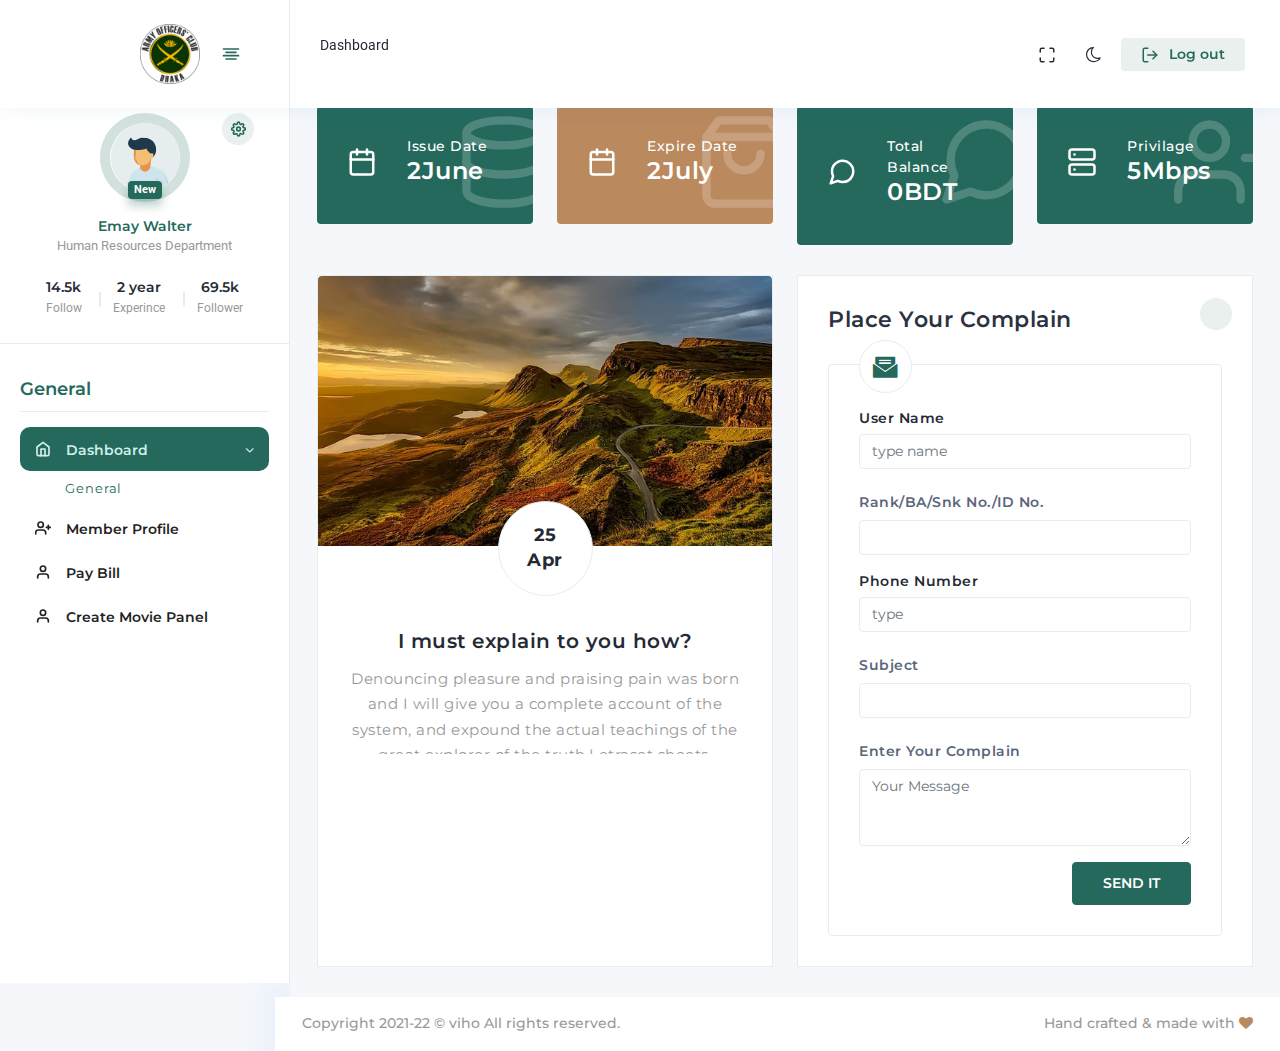
==== commit f8cdabf3: "update form" ====
--- a/theme/index.html
+++ b/theme/index.html
@@ -128,6 +128,7 @@
                  
                   <li><a class="nav-link menu-title link-nav" href="user-profile.html"><i data-feather="user-plus"></i><span>Member Profile</span></a></li>
                   <li><a class="nav-link menu-title link-nav" href="list.html"><i data-feather="user"></i><span>Pay Bill</span></a></li>
+                  <li><a class="nav-link menu-title link-nav" href="Create_movie.html"><i data-feather="user"></i><span>Create Movie Panel</span></a></li>
                  
                   <!-- <li class="dropdown"><a class="nav-link menu-title" href="javascript:void(0)"><i data-feather="layout"></i><span>Page layout</span></a>
                     <ul class="nav-submenu menu-content">
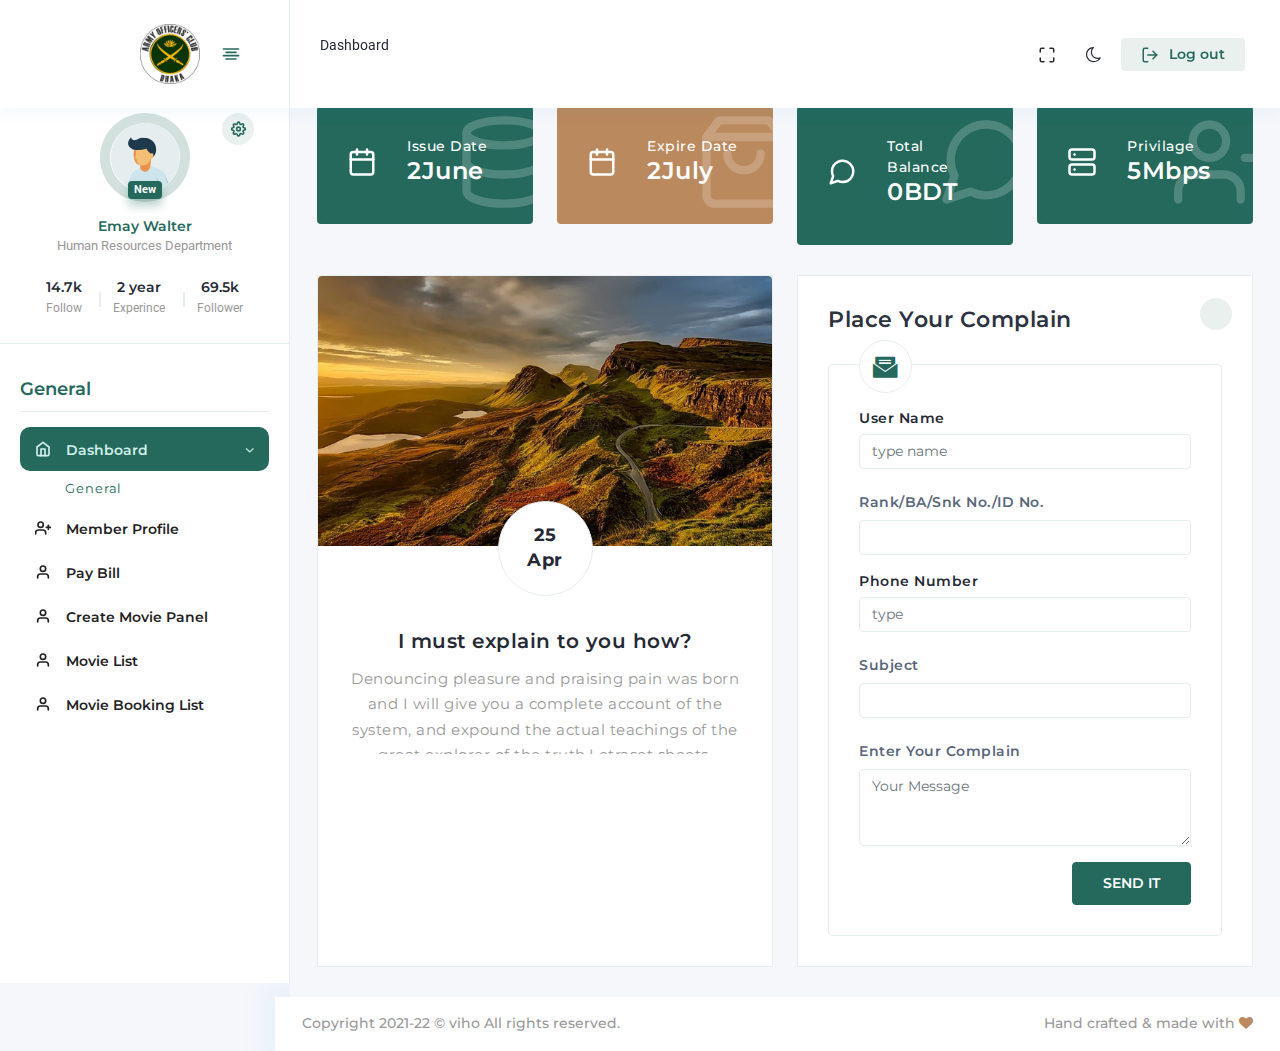
==== commit 4da1de08: "update movie" ====
--- a/theme/index.html
+++ b/theme/index.html
@@ -129,6 +129,8 @@
                   <li><a class="nav-link menu-title link-nav" href="user-profile.html"><i data-feather="user-plus"></i><span>Member Profile</span></a></li>
                   <li><a class="nav-link menu-title link-nav" href="list.html"><i data-feather="user"></i><span>Pay Bill</span></a></li>
                   <li><a class="nav-link menu-title link-nav" href="Create_movie.html"><i data-feather="user"></i><span>Create Movie Panel</span></a></li>
+                  <li><a class="nav-link menu-title link-nav" href="movie_list.html"><i data-feather="user"></i><span>Movie List</span></a></li>
+                  <li><a class="nav-link menu-title link-nav" href="movie_booking.html"><i data-feather="user"></i><span>Movie Booking List</span></a></li>
                  
                   <!-- <li class="dropdown"><a class="nav-link menu-title" href="javascript:void(0)"><i data-feather="layout"></i><span>Page layout</span></a>
                     <ul class="nav-submenu menu-content">
